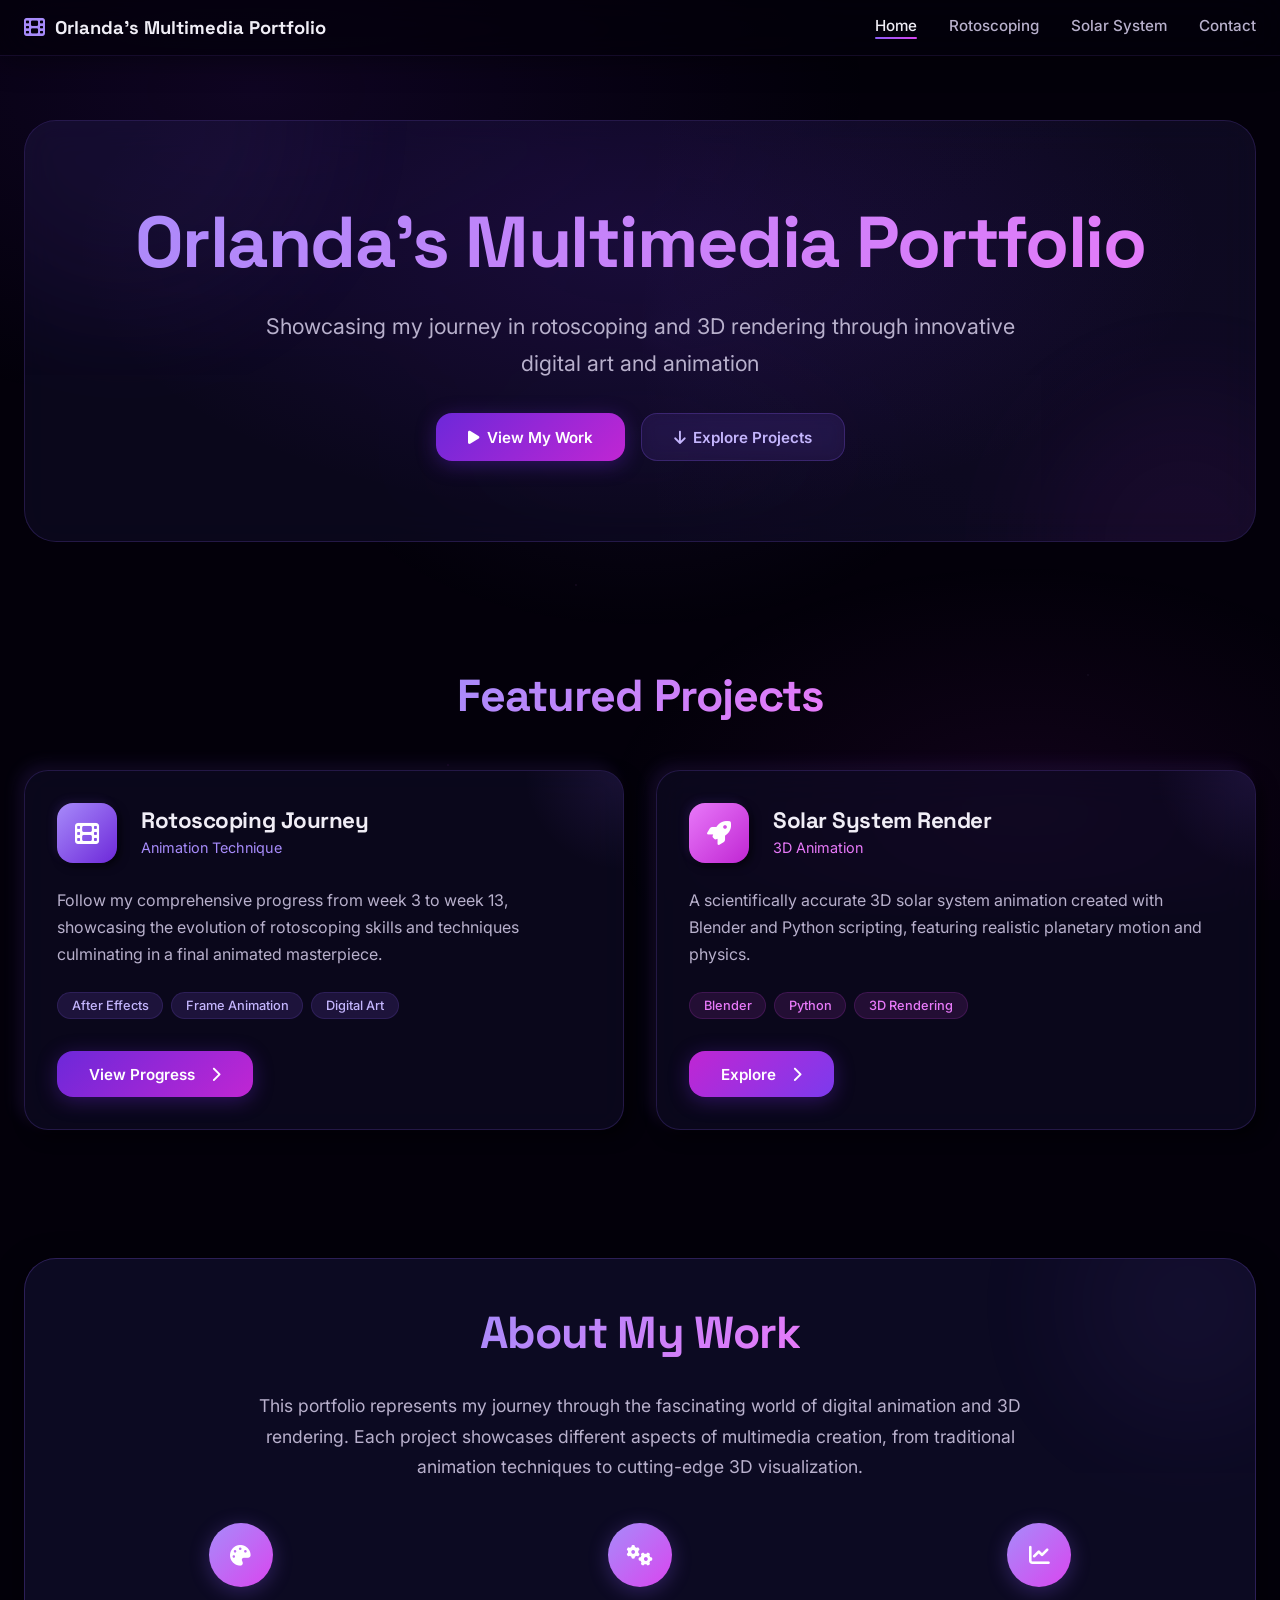
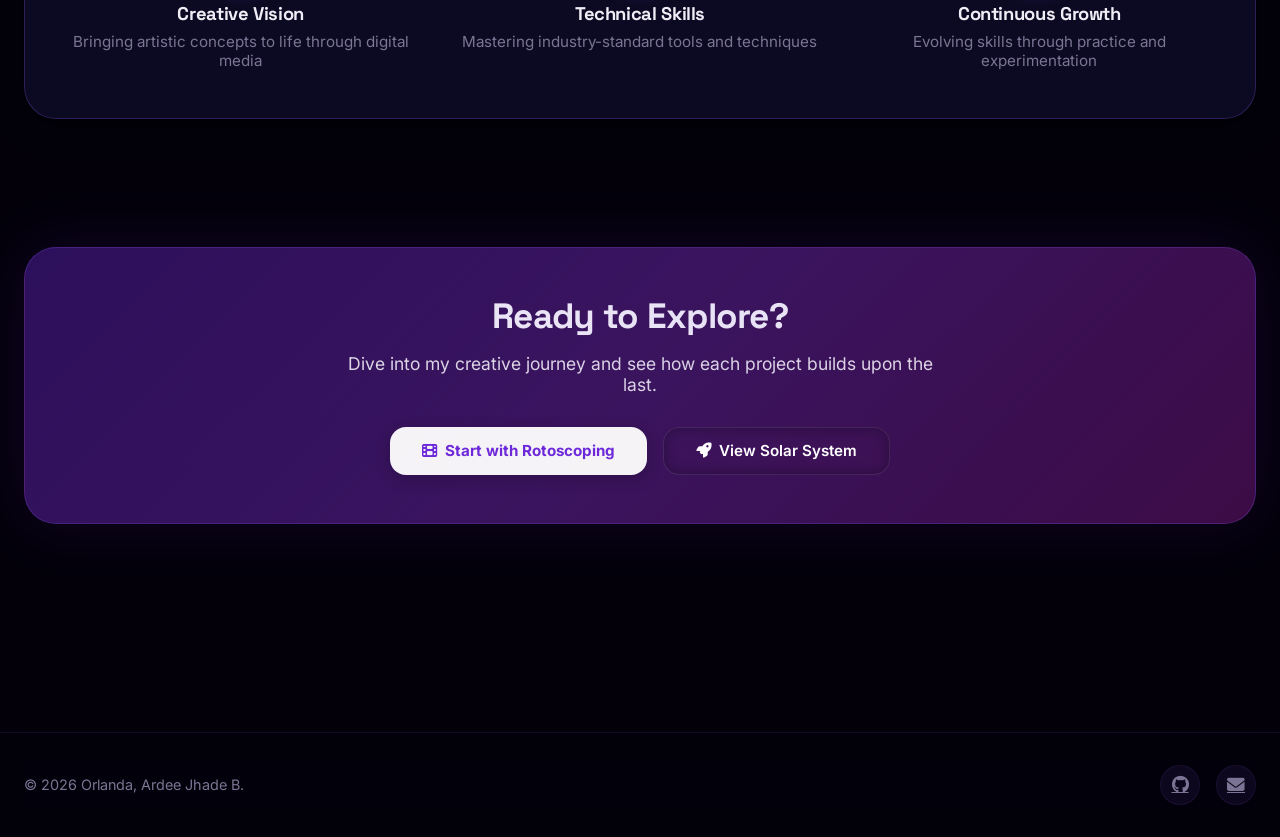
==== index.html @ b202be5f "remove final output" ====
<!DOCTYPE html>
<html lang="en">
<head>
  <meta charset="UTF-8">
  <meta name="viewport" content="width=device-width, initial-scale=1.0">
  <meta name="description" content="Orlanda's Multimedia Portfolio — showcasing rotoscoping and 3D solar system animation projects with cutting-edge digital art techniques.">
  <link rel="icon" type="image/x-icon" href="/multimedia/images/favicon.png">
  <title>Orlanda's Multimedia Portfolio</title>
  <link rel="stylesheet" href="css/style.css">
  <link rel="stylesheet" href="https://cdnjs.cloudflare.com/ajax/libs/font-awesome/6.4.0/css/all.min.css">
</head>
<body>

  <!-- Navbar -->
  <nav class="nav-glass" id="navbar">
    <div class="nav-inner">
      <a href="index.html" class="nav-logo">
        <i class="fas fa-film"></i>
        <span>Orlanda's Multimedia Portfolio</span>
      </a>
      <button class="nav-toggle" id="navToggle" aria-label="Toggle navigation">
        <i class="fas fa-bars"></i>
      </button>
      <div class="nav-links" id="navLinks">
        <a href="index.html" class="active">Home</a>
        <a href="rotoscoping.html">Rotoscoping</a>
        <a href="solar-system.html">Solar System</a>
        <a href="contact.html">Contact</a>
      </div>
    </div>
  </nav>

  <!-- Main Content -->
  <main class="container" style="padding-top: 4rem; padding-bottom: 4rem;">

    <!-- Hero Section -->
    <section class="hero-glass fade-up">
      <!-- Glow accents -->
      <div class="glow-ring purple" style="width:400px;height:400px;top:-200px;left:-100px;"></div>
      <div class="glow-ring magenta" style="width:300px;height:300px;bottom:-150px;right:-80px;"></div>

      <h1 class="gradient-text">Orlanda's Multimedia Portfolio</h1>
      <p>Showcasing my journey in rotoscoping and 3D rendering through innovative digital art and animation</p>
      <div class="btn-group">
        <a href="rotoscoping.html" class="btn-glow btn-glow-primary">
          <i class="fas fa-play"></i> View My Work
        </a>
        <a href="#projects" class="btn-glow btn-glow-secondary">
          <i class="fas fa-arrow-down"></i> Explore Projects
        </a>
      </div>
    </section>

    <!-- Projects Section -->
    <section id="projects" class="content-section">
      <div class="section-title fade-up">
        <h2><span class="gradient-text">Featured Projects</span></h2>
      </div>

      <div class="grid-2 stagger-children">
        <!-- Rotoscoping Project -->
        <div class="project-card">
          <div class="relative z-10">
            <div class="flex items-center gap-3 mb-3">
              <div class="project-icon purple-icon">
                <i class="fas fa-film"></i>
              </div>
              <div>
                <h3 style="font-size:1.4rem; margin-bottom:0.2rem;">Rotoscoping Journey</h3>
                <span class="text-purple" style="font-size:0.9rem;">Animation Technique</span>
              </div>
            </div>
            <p class="text-secondary" style="line-height:1.7; margin-bottom:1.5rem;">
              Follow my comprehensive progress from week 3 to week 13, showcasing the evolution of rotoscoping skills
              and techniques culminating in a final animated masterpiece.
            </p>
            <div class="flex flex-wrap gap-1 mb-3">
              <span class="tag">After Effects</span>
              <span class="tag">Frame Animation</span>
              <span class="tag">Digital Art</span>
            </div>
            <a href="rotoscoping.html" class="btn-glow btn-glow-primary" style="margin-top:0.5rem;">
              View Progress <i class="fas fa-chevron-right" style="margin-left:0.5rem;"></i>
            </a>
          </div>
        </div>

        <!-- Solar System Project -->
        <div class="project-card">
          <div class="relative z-10">
            <div class="flex items-center gap-3 mb-3">
              <div class="project-icon pink-icon">
                <i class="fas fa-rocket"></i>
              </div>
              <div>
                <h3 style="font-size:1.4rem; margin-bottom:0.2rem;">Solar System Render</h3>
                <span class="text-pink" style="font-size:0.9rem;">3D Animation</span>
              </div>
            </div>
            <p class="text-secondary" style="line-height:1.7; margin-bottom:1.5rem;">
              A scientifically accurate 3D solar system animation created with Blender and Python scripting,
              featuring realistic planetary motion and physics.
            </p>
            <div class="flex flex-wrap gap-1 mb-3">
              <span class="tag pink">Blender</span>
              <span class="tag pink">Python</span>
              <span class="tag pink">3D Rendering</span>
            </div>
            <a href="solar-system.html" class="btn-glow btn-glow-primary" style="margin-top:0.5rem; background: linear-gradient(135deg, #c026d3 0%, #7c3aed 100%);">
              Explore <i class="fas fa-chevron-right" style="margin-left:0.5rem;"></i>
            </a>
          </div>
        </div>
      </div>
    </section>

    <!-- About Section -->
    <section class="content-section">
      <div class="glass-card-strong fade-up" style="padding:3rem 2rem; border-radius: var(--radius-xl); position:relative; overflow:hidden;">
        <!-- Decorative glow -->
        <div class="glow-ring purple" style="width:250px;height:250px;top:-80px;right:-60px;"></div>

        <div class="relative z-10">
          <div class="section-title" style="margin-bottom:2rem;">
            <h2><span class="gradient-text">About My Work</span></h2>
          </div>
          <p class="text-secondary text-center" style="max-width:800px; margin:0 auto 2.5rem; font-size:1.1rem; line-height:1.75;">
            This portfolio represents my journey through the fascinating world of digital animation and 3D rendering.
            Each project showcases different aspects of multimedia creation, from traditional animation techniques
            to cutting-edge 3D visualization.
          </p>
          <div class="grid-3 stagger-children">
            <div class="text-center">
              <div class="info-icon">
                <i class="fas fa-palette"></i>
              </div>
              <h3 style="font-size:1.15rem; margin-bottom:0.5rem;">Creative Vision</h3>
              <p class="text-muted" style="font-size:0.95rem;">Bringing artistic concepts to life through digital media</p>
            </div>
            <div class="text-center">
              <div class="info-icon">
                <i class="fas fa-cogs"></i>
              </div>
              <h3 style="font-size:1.15rem; margin-bottom:0.5rem;">Technical Skills</h3>
              <p class="text-muted" style="font-size:0.95rem;">Mastering industry-standard tools and techniques</p>
            </div>
            <div class="text-center">
              <div class="info-icon">
                <i class="fas fa-chart-line"></i>
              </div>
              <h3 style="font-size:1.15rem; margin-bottom:0.5rem;">Continuous Growth</h3>
              <p class="text-muted" style="font-size:0.95rem;">Evolving skills through practice and experimentation</p>
            </div>
          </div>
        </div>
      </div>
    </section>

    <!-- Call to Action -->
    <section class="content-section fade-up">
      <div class="cta-glass">
        <h2>Ready to Explore?</h2>
        <p>Dive into my creative journey and see how each project builds upon the last.</p>
        <div class="btn-group">
          <a href="rotoscoping.html" class="btn-glow btn-glow-white">
            <i class="fas fa-film"></i> Start with Rotoscoping
          </a>
          <a href="solar-system.html" class="btn-glow btn-glow-dark">
            <i class="fas fa-rocket"></i> View Solar System
          </a>
        </div>
      </div>
    </section>
  </main>

  <!-- Footer -->
  <footer class="footer-glass">
    <div class="footer-inner">
      <p>&copy; <span id="current-year"></span> Orlanda, Ardee Jhade B.</p>
      <div class="footer-socials">
        <a href="https://github.com/AkiraJade" target="_blank" aria-label="GitHub"><i class="fab fa-github"></i></a>
        <a href="mailto:jhadeorlanda117@gmail.com" aria-label="Email"><i class="fas fa-envelope"></i></a>
      </div>
    </div>
  </footer>

  <script>
    // Set current year
    document.getElementById('current-year').textContent = new Date().getFullYear();

    // Mobile nav toggle
    const navToggle = document.getElementById('navToggle');
    const navLinks = document.getElementById('navLinks');
    navToggle.addEventListener('click', () => {
      navLinks.classList.toggle('active');
    });
  </script>
</body>
</html>
---- css/style.css ----
/* ============================================================
   GLOBAL DESIGN SYSTEM — Midnight Purple Glassmorphism + Neomorphism
   ============================================================ */

/* ---- Google Fonts ---- */
@import url('https://fonts.googleapis.com/css2?family=Inter:wght@300;400;500;600;700;800;900&family=Space+Grotesk:wght@400;500;600;700&display=swap');

/* ---- CSS Custom Properties ---- */
:root {
  /* Midnight Purple Palette */
  --midnight-deepest: #03000a;
  --midnight-deep: #070214;
  --midnight-dark: #0d0820;
  --midnight-base: #110e2b;
  --midnight-mid: #1a1340;
  --midnight-light: #231a55;
  --midnight-glow: #2d2166;

  /* Accent Colors */
  --purple-neon: #8b5cf6;
  --purple-vivid: #a78bfa;
  --purple-soft: #c4b5fd;
  --purple-faint: rgba(139, 92, 246, 0.15);
  --violet-deep: #6d28d9;
  --violet-electric: #7c3aed;
  --magenta-glow: #c026d3;
  --pink-accent: #e879f9;
  --orchid: #d946ef;

  /* Neutrals */
  --text-primary: #f0edf6;
  --text-secondary: #b8b0cc;
  --text-muted: #7c7494;
  --border-glass: rgba(139, 92, 246, 0.18);
  --border-neo: rgba(139, 92, 246, 0.12);

  /* Glassmorphism Tokens */
  --glass-bg: rgba(17, 14, 43, 0.55);
  --glass-bg-strong: rgba(17, 14, 43, 0.75);
  --glass-blur: 18px;
  --glass-blur-heavy: 28px;
  --glass-border: 1px solid rgba(139, 92, 246, 0.2);
  --glass-shadow: 0 8px 32px rgba(0, 0, 0, 0.45);

  /* Neomorphism Tokens */
  --neo-shadow-light: rgba(139, 92, 246, 0.12);
  --neo-shadow-dark: rgba(0, 0, 0, 0.6);
  --neo-raised: 6px 6px 16px var(--neo-shadow-dark), -6px -6px 16px var(--neo-shadow-light);
  --neo-inset: inset 4px 4px 12px var(--neo-shadow-dark), inset -4px -4px 12px var(--neo-shadow-light);
  --neo-flat: 3px 3px 8px var(--neo-shadow-dark), -3px -3px 8px var(--neo-shadow-light);

  /* Transitions */
  --transition-smooth: all 0.4s cubic-bezier(0.25, 0.46, 0.45, 0.94);
  --transition-bounce: all 0.5s cubic-bezier(0.34, 1.56, 0.64, 1);

  /* Border Radius */
  --radius-sm: 10px;
  --radius-md: 16px;
  --radius-lg: 24px;
  --radius-xl: 32px;
  --radius-full: 9999px;
}

/* ---- Base Reset & Body ---- */
*, *::before, *::after {
  box-sizing: border-box;
  margin: 0;
  padding: 0;
}

html {
  scroll-behavior: smooth;
  font-size: 16px;
}

body {
  font-family: 'Inter', -apple-system, BlinkMacSystemFont, sans-serif;
  background: var(--midnight-deepest);
  color: var(--text-primary);
  min-height: 100vh;
  overflow-x: hidden;
  -webkit-font-smoothing: antialiased;
  -moz-osx-font-smoothing: grayscale;
}

/* Animated background mesh */
body::before {
  content: '';
  position: fixed;
  inset: 0;
  z-index: -2;
  background:
    radial-gradient(ellipse 80% 60% at 20% 10%, rgba(109, 40, 217, 0.12) 0%, transparent 60%),
    radial-gradient(ellipse 60% 50% at 80% 90%, rgba(192, 38, 211, 0.08) 0%, transparent 55%),
    radial-gradient(ellipse 50% 40% at 50% 50%, rgba(139, 92, 246, 0.06) 0%, transparent 50%);
  animation: bgPulse 12s ease-in-out infinite alternate;
}

body::after {
  content: '';
  position: fixed;
  inset: 0;
  z-index: -1;
  background-image:
    radial-gradient(1px 1px at 15% 25%, rgba(167, 139, 250, 0.3), transparent),
    radial-gradient(1px 1px at 45% 65%, rgba(232, 121, 249, 0.2), transparent),
    radial-gradient(1px 1px at 75% 15%, rgba(139, 92, 246, 0.25), transparent),
    radial-gradient(1px 1px at 85% 75%, rgba(196, 181, 253, 0.15), transparent),
    radial-gradient(1px 1px at 35% 85%, rgba(217, 70, 239, 0.2), transparent),
    radial-gradient(1px 1px at 60% 40%, rgba(139, 92, 246, 0.2), transparent);
  pointer-events: none;
}

@keyframes bgPulse {
  0% { opacity: 0.7; transform: scale(1); }
  100% { opacity: 1; transform: scale(1.05); }
}

/* ---- Custom Scrollbar ---- */
::-webkit-scrollbar {
  width: 8px;
}

::-webkit-scrollbar-track {
  background: var(--midnight-deep);
}

::-webkit-scrollbar-thumb {
  background: linear-gradient(180deg, var(--violet-deep), var(--magenta-glow));
  border-radius: var(--radius-full);
}

::-webkit-scrollbar-thumb:hover {
  background: linear-gradient(180deg, var(--violet-electric), var(--orchid));
}

/* ---- Selection ---- */
::selection {
  background: rgba(139, 92, 246, 0.35);
  color: #fff;
}

/* ---- Typography ---- */
h1, h2, h3, h4 {
  font-family: 'Space Grotesk', 'Inter', sans-serif;
  font-weight: 700;
  letter-spacing: -0.02em;
  line-height: 1.15;
}

.gradient-text {
  background: linear-gradient(135deg, var(--purple-vivid) 0%, var(--pink-accent) 50%, var(--orchid) 100%);
  -webkit-background-clip: text;
  -webkit-text-fill-color: transparent;
  background-clip: text;
  background-size: 200% 200%;
  animation: gradientShift 6s ease-in-out infinite;
}

@keyframes gradientShift {
  0%, 100% { background-position: 0% 50%; }
  50% { background-position: 100% 50%; }
}

/* ---- Glass Card (Primary) ---- */
.glass-card {
  background: var(--glass-bg);
  backdrop-filter: blur(var(--glass-blur));
  -webkit-backdrop-filter: blur(var(--glass-blur));
  border: var(--glass-border);
  border-radius: var(--radius-lg);
  box-shadow: var(--glass-shadow);
  transition: var(--transition-smooth);
  position: relative;
  overflow: hidden;
}

.glass-card::before {
  content: '';
  position: absolute;
  inset: 0;
  border-radius: inherit;
  background: linear-gradient(
    135deg,
    rgba(139, 92, 246, 0.08) 0%,
    transparent 40%,
    transparent 60%,
    rgba(232, 121, 249, 0.05) 100%
  );
  pointer-events: none;
}

.glass-card:hover {
  transform: translateY(-6px);
  box-shadow:
    var(--glass-shadow),
    0 0 40px rgba(139, 92, 246, 0.15),
    0 0 80px rgba(139, 92, 246, 0.05);
  border-color: rgba(139, 92, 246, 0.35);
}

/* Strong glass for important sections */
.glass-card-strong {
  background: var(--glass-bg-strong);
  backdrop-filter: blur(var(--glass-blur-heavy));
  -webkit-backdrop-filter: blur(var(--glass-blur-heavy));
  border: 1px solid rgba(139, 92, 246, 0.25);
  border-radius: var(--radius-lg);
  box-shadow: var(--glass-shadow);
  transition: var(--transition-smooth);
}

/* ---- Neo Card ---- */
.neo-card {
  background: var(--midnight-dark);
  border-radius: var(--radius-lg);
  box-shadow: var(--neo-raised);
  border: 1px solid var(--border-neo);
  transition: var(--transition-smooth);
  position: relative;
}

.neo-card:hover {
  box-shadow:
    8px 8px 20px var(--neo-shadow-dark),
    -8px -8px 20px var(--neo-shadow-light),
    0 0 30px rgba(139, 92, 246, 0.1);
  transform: translateY(-4px);
}

/* Inset Neo */
.neo-inset {
  background: var(--midnight-dark);
  border-radius: var(--radius-md);
  box-shadow: var(--neo-inset);
  border: 1px solid rgba(139, 92, 246, 0.08);
}

/* ---- Navbar ---- */
.nav-glass {
  background: rgba(3, 0, 10, 0.7);
  backdrop-filter: blur(24px);
  -webkit-backdrop-filter: blur(24px);
  border-bottom: 1px solid rgba(139, 92, 246, 0.12);
  box-shadow: 0 4px 30px rgba(0, 0, 0, 0.4);
  position: sticky;
  top: 0;
  z-index: 100;
  transition: var(--transition-smooth);
}

.nav-glass .nav-inner {
  max-width: 1280px;
  margin: 0 auto;
  padding: 1rem 1.5rem;
  display: flex;
  justify-content: space-between;
  align-items: center;
}

.nav-glass .nav-logo {
  display: flex;
  align-items: center;
  gap: 0.6rem;
  text-decoration: none;
  color: var(--text-primary);
  font-family: 'Space Grotesk', sans-serif;
  font-weight: 700;
  font-size: 1.15rem;
  transition: var(--transition-smooth);
}

.nav-glass .nav-logo i {
  color: var(--purple-vivid);
  font-size: 1.3rem;
  animation: floatIcon 3s ease-in-out infinite;
}

@keyframes floatIcon {
  0%, 100% { transform: translateY(0); }
  50% { transform: translateY(-4px); }
}

.nav-glass .nav-links {
  display: flex;
  gap: 2rem;
  list-style: none;
  align-items: center;
}

.nav-glass .nav-links a {
  color: var(--text-secondary);
  text-decoration: none;
  font-size: 0.95rem;
  font-weight: 500;
  position: relative;
  padding-bottom: 4px;
  transition: color 0.3s ease;
}

.nav-glass .nav-links a::after {
  content: '';
  position: absolute;
  bottom: 0;
  left: 50%;
  width: 0;
  height: 2px;
  background: linear-gradient(90deg, var(--purple-neon), var(--orchid));
  border-radius: 1px;
  transition: all 0.3s ease;
  transform: translateX(-50%);
}

.nav-glass .nav-links a:hover,
.nav-glass .nav-links a.active {
  color: var(--text-primary);
}

.nav-glass .nav-links a:hover::after,
.nav-glass .nav-links a.active::after {
  width: 100%;
}

/* Mobile nav toggle */
.nav-toggle {
  display: none;
  background: none;
  border: none;
  color: var(--text-primary);
  font-size: 1.5rem;
  cursor: pointer;
  padding: 0.5rem;
}

@media (max-width: 768px) {
  .nav-toggle {
    display: block;
  }
  .nav-glass .nav-links {
    display: none;
    position: absolute;
    top: 100%;
    left: 0;
    right: 0;
    flex-direction: column;
    gap: 0;
    background: rgba(3, 0, 10, 0.95);
    backdrop-filter: blur(24px);
    border-bottom: 1px solid rgba(139, 92, 246, 0.12);
    padding: 1rem 0;
  }
  .nav-glass .nav-links.active {
    display: flex;
  }
  .nav-glass .nav-links a {
    padding: 0.8rem 1.5rem;
    width: 100%;
    text-align: center;
  }
  .nav-glass .nav-links a::after {
    display: none;
  }
}

/* ---- Hero Section ---- */
.hero-glass {
  position: relative;
  padding: 5rem 2rem;
  border-radius: var(--radius-xl);
  overflow: hidden;
  text-align: center;
  margin-bottom: 4rem;
  background: var(--glass-bg);
  backdrop-filter: blur(var(--glass-blur));
  -webkit-backdrop-filter: blur(var(--glass-blur));
  border: var(--glass-border);
}

.hero-glass::before {
  content: '';
  position: absolute;
  inset: 0;
  background: radial-gradient(ellipse at 50% 30%, rgba(109, 40, 217, 0.15) 0%, transparent 65%);
  pointer-events: none;
}

.hero-glass::after {
  content: '';
  position: absolute;
  top: -50%;
  left: -50%;
  width: 200%;
  height: 200%;
  background: conic-gradient(from 0deg at 50% 50%, transparent 0%, rgba(139, 92, 246, 0.03) 25%, transparent 50%);
  animation: heroRotate 20s linear infinite;
  pointer-events: none;
}

@keyframes heroRotate {
  from { transform: rotate(0deg); }
  to { transform: rotate(360deg); }
}

.hero-glass h1 {
  font-size: clamp(2.5rem, 6vw, 4.5rem);
  margin-bottom: 1.5rem;
  position: relative;
  z-index: 2;
}

.hero-glass p {
  font-size: clamp(1rem, 2vw, 1.35rem);
  color: var(--text-secondary);
  max-width: 750px;
  margin: 0 auto 2rem auto;
  line-height: 1.7;
  position: relative;
  z-index: 2;
}

/* ---- Buttons ---- */
.btn-glow {
  display: inline-flex;
  align-items: center;
  gap: 0.5rem;
  padding: 0.85rem 2rem;
  border-radius: var(--radius-md);
  font-weight: 600;
  font-size: 0.95rem;
  text-decoration: none;
  cursor: pointer;
  border: none;
  transition: var(--transition-smooth);
  position: relative;
  overflow: hidden;
}

.btn-glow-primary {
  background: linear-gradient(135deg, var(--violet-deep) 0%, var(--magenta-glow) 100%);
  color: #fff;
  box-shadow: 0 4px 20px rgba(109, 40, 217, 0.35);
}

.btn-glow-primary::before {
  content: '';
  position: absolute;
  inset: -1px;
  border-radius: inherit;
  background: linear-gradient(135deg, var(--purple-neon), var(--orchid));
  z-index: -1;
  opacity: 0;
  transition: opacity 0.3s ease;
}

.btn-glow-primary:hover {
  transform: translateY(-2px) scale(1.03);
  box-shadow: 0 8px 30px rgba(109, 40, 217, 0.5);
}

.btn-glow-primary:hover::before {
  opacity: 1;
}

.btn-glow-secondary {
  background: rgba(139, 92, 246, 0.1);
  color: var(--purple-soft);
  border: 1px solid rgba(139, 92, 246, 0.25);
  backdrop-filter: blur(8px);
}

.btn-glow-secondary:hover {
  background: rgba(139, 92, 246, 0.2);
  border-color: rgba(139, 92, 246, 0.45);
  transform: translateY(-2px);
  box-shadow: 0 6px 20px rgba(139, 92, 246, 0.15);
}

.btn-glow-white {
  background: rgba(255, 255, 255, 0.95);
  color: var(--violet-deep);
  font-weight: 700;
  box-shadow: 0 4px 16px rgba(0, 0, 0, 0.2);
}

.btn-glow-white:hover {
  background: #fff;
  transform: translateY(-2px) scale(1.03);
  box-shadow: 0 8px 30px rgba(0, 0, 0, 0.3);
}

.btn-glow-dark {
  background: rgba(0, 0, 0, 0.35);
  color: #fff;
  border: 1px solid rgba(255, 255, 255, 0.1);
  backdrop-filter: blur(8px);
}

.btn-glow-dark:hover {
  background: rgba(0, 0, 0, 0.55);
  border-color: rgba(255, 255, 255, 0.2);
  transform: translateY(-2px);
}

.btn-group {
  display: flex;
  flex-wrap: wrap;
  gap: 1rem;
  justify-content: center;
  position: relative;
  z-index: 2;
}

/* ---- Section Headers ---- */
.section-title {
  text-align: center;
  margin-bottom: 3rem;
}

.section-title h2 {
  font-size: clamp(1.8rem, 4vw, 2.8rem);
  margin-bottom: 0.5rem;
}

.section-title p {
  color: var(--text-secondary);
  font-size: 1.1rem;
  max-width: 600px;
  margin: 0 auto;
  line-height: 1.6;
}

/* ---- Project Cards ---- */
.project-card {
  background: var(--glass-bg);
  backdrop-filter: blur(var(--glass-blur));
  -webkit-backdrop-filter: blur(var(--glass-blur));
  border: var(--glass-border);
  border-radius: var(--radius-lg);
  padding: 2rem;
  position: relative;
  overflow: hidden;
  box-shadow: var(--neo-raised);
  transition: var(--transition-smooth);
}

.project-card::before {
  content: '';
  position: absolute;
  top: -100px;
  right: -100px;
  width: 200px;
  height: 200px;
  background: radial-gradient(circle, rgba(139, 92, 246, 0.12) 0%, transparent 70%);
  border-radius: 50%;
  pointer-events: none;
  transition: var(--transition-smooth);
}

.project-card:hover {
  transform: translateY(-8px);
  box-shadow:
    var(--neo-raised),
    0 0 50px rgba(139, 92, 246, 0.12);
  border-color: rgba(139, 92, 246, 0.35);
}

.project-card:hover::before {
  transform: scale(1.3);
  opacity: 1.5;
}

.project-icon {
  width: 60px;
  height: 60px;
  border-radius: var(--radius-md);
  display: flex;
  align-items: center;
  justify-content: center;
  font-size: 1.5rem;
  color: #fff;
  flex-shrink: 0;
  box-shadow: var(--neo-flat);
}

.project-icon.purple-icon {
  background: linear-gradient(135deg, var(--purple-vivid), var(--violet-deep));
}

.project-icon.pink-icon {
  background: linear-gradient(135deg, var(--pink-accent), var(--magenta-glow));
}

.tag {
  display: inline-block;
  padding: 0.3rem 0.85rem;
  border-radius: var(--radius-full);
  font-size: 0.8rem;
  font-weight: 500;
  background: var(--purple-faint);
  color: var(--purple-soft);
  border: 1px solid rgba(139, 92, 246, 0.15);
  transition: var(--transition-smooth);
}

.tag:hover {
  background: rgba(139, 92, 246, 0.25);
  border-color: rgba(139, 92, 246, 0.35);
}

.tag.pink {
  background: rgba(217, 70, 239, 0.12);
  color: var(--pink-accent);
  border-color: rgba(217, 70, 239, 0.15);
}

.tag.pink:hover {
  background: rgba(217, 70, 239, 0.25);
  border-color: rgba(217, 70, 239, 0.35);
}

/* ---- About / Info Cards ---- */
.info-icon {
  width: 64px;
  height: 64px;
  border-radius: 50%;
  display: flex;
  align-items: center;
  justify-content: center;
  background: linear-gradient(135deg, var(--purple-vivid), var(--orchid));
  color: #fff;
  font-size: 1.3rem;
  box-shadow: 0 4px 20px rgba(139, 92, 246, 0.3);
  margin: 0 auto 1rem auto;
  transition: var(--transition-bounce);
}

.info-icon:hover {
  transform: scale(1.1) rotate(-5deg);
}

/* ---- CTA Section ---- */
.cta-glass {
  background: linear-gradient(135deg, rgba(109, 40, 217, 0.4) 0%, rgba(192, 38, 211, 0.3) 100%);
  backdrop-filter: blur(20px);
  -webkit-backdrop-filter: blur(20px);
  border: 1px solid rgba(139, 92, 246, 0.25);
  border-radius: var(--radius-xl);
  padding: 3rem 2rem;
  text-align: center;
  position: relative;
  overflow: hidden;
  box-shadow:
    0 0 60px rgba(109, 40, 217, 0.15),
    var(--glass-shadow);
}

.cta-glass::before {
  content: '';
  position: absolute;
  inset: 0;
  background: linear-gradient(135deg, transparent, rgba(139, 92, 246, 0.08), transparent);
  pointer-events: none;
}

.cta-glass h2 {
  font-size: clamp(1.6rem, 3vw, 2.2rem);
  margin-bottom: 1rem;
}

.cta-glass p {
  color: rgba(255, 255, 255, 0.85);
  font-size: 1.1rem;
  margin-bottom: 2rem;
  max-width: 600px;
  margin-left: auto;
  margin-right: auto;
}

/* ---- Footer ---- */
.footer-glass {
  background: rgba(3, 0, 10, 0.8);
  backdrop-filter: blur(16px);
  -webkit-backdrop-filter: blur(16px);
  border-top: 1px solid rgba(139, 92, 246, 0.1);
  margin-top: 5rem;
  padding: 2rem 0;
}

.footer-inner {
  max-width: 1280px;
  margin: 0 auto;
  padding: 0 1.5rem;
  display: flex;
  flex-wrap: wrap;
  justify-content: space-between;
  align-items: center;
  gap: 1rem;
}

.footer-inner p {
  color: var(--text-muted);
  font-size: 0.9rem;
}

.footer-socials {
  display: flex;
  gap: 1rem;
}

.footer-socials a {
  color: var(--text-muted);
  font-size: 1.1rem;
  transition: var(--transition-smooth);
  width: 40px;
  height: 40px;
  display: flex;
  align-items: center;
  justify-content: center;
  border-radius: 50%;
  background: rgba(139, 92, 246, 0.08);
  border: 1px solid rgba(139, 92, 246, 0.1);
}

.footer-socials a:hover {
  color: var(--purple-vivid);
  background: rgba(139, 92, 246, 0.18);
  border-color: rgba(139, 92, 246, 0.3);
  transform: translateY(-3px);
  box-shadow: 0 4px 16px rgba(139, 92, 246, 0.2);
}

/* ---- Content Container ---- */
.container {
  max-width: 1280px;
  margin: 0 auto;
  padding: 0 1.5rem;
}

.content-section {
  padding: 4rem 0;
}

/* ---- Process / Step Cards (Rotoscoping) ---- */
.step-card {
  background: var(--glass-bg);
  backdrop-filter: blur(var(--glass-blur));
  -webkit-backdrop-filter: blur(var(--glass-blur));
  border: var(--glass-border);
  border-radius: var(--radius-lg);
  padding: 2rem;
  padding-left: 5rem;
  position: relative;
  overflow: hidden;
  box-shadow: var(--neo-flat);
  transition: var(--transition-smooth);
}

.step-card:hover {
  transform: translateY(-5px);
  box-shadow:
    var(--neo-raised),
    0 0 30px rgba(139, 92, 246, 0.1);
  border-color: rgba(139, 92, 246, 0.35);
}

.step-number {
  position: absolute;
  left: 1.25rem;
  top: 2rem;
  width: 48px;
  height: 48px;
  border-radius: 50%;
  display: flex;
  align-items: center;
  justify-content: center;
  font-weight: 700;
  font-size: 1.15rem;
  font-family: 'Space Grotesk', sans-serif;
  color: #fff;
  background: linear-gradient(135deg, var(--purple-vivid), var(--orchid));
  box-shadow: 0 4px 18px rgba(139, 92, 246, 0.35);
}

.step-card h3 {
  font-size: 1.2rem;
  margin-bottom: 0.75rem;
  color: var(--purple-vivid);
}

.step-card p {
  color: var(--text-secondary);
  line-height: 1.65;
  margin-bottom: 1rem;
}

.process-image {
  width: 100%;
  height: auto;
  border-radius: var(--radius-sm);
  transition: transform 0.4s ease;
  box-shadow: var(--neo-flat);
}

.process-image:hover {
  transform: scale(1.03);
}

/* ---- Weekly Cards ---- */
.weekly-card {
  background: var(--glass-bg);
  backdrop-filter: blur(var(--glass-blur));
  -webkit-backdrop-filter: blur(var(--glass-blur));
  border: var(--glass-border);
  border-radius: var(--radius-lg);
  overflow: hidden;
  box-shadow: var(--neo-flat);
  transition: var(--transition-smooth);
}

.weekly-card:hover {
  transform: translateY(-5px);
  box-shadow:
    var(--neo-raised),
    0 0 30px rgba(139, 92, 246, 0.1);
  border-color: rgba(139, 92, 246, 0.35);
}

.weekly-card .card-body {
  padding: 1.5rem;
}

.weekly-card h3 {
  font-family: 'Space Grotesk', sans-serif;
  font-size: 1.1rem;
  margin-bottom: 0.35rem;
}

.weekly-card p {
  color: var(--text-muted);
  font-size: 0.9rem;
}

.week-badge {
  width: 32px;
  height: 32px;
  border-radius: 50%;
  display: flex;
  align-items: center;
  justify-content: center;
  font-weight: 700;
  font-size: 0.8rem;
  color: #fff;
  flex-shrink: 0;
  background: linear-gradient(135deg, var(--purple-vivid), var(--orchid));
  box-shadow: 0 2px 10px rgba(139, 92, 246, 0.3);
}

/* ---- Video Sections ---- */
.video-wrapper {
  position: relative;
  padding-bottom: 56.25%;
  height: 0;
  overflow: hidden;
  border-radius: var(--radius-md);
}

.video-wrapper iframe {
  position: absolute;
  top: 0;
  left: 0;
  width: 100%;
  height: 100%;
  border: 0;
  border-radius: var(--radius-md);
}

.video-showcase {
  background: var(--glass-bg);
  backdrop-filter: blur(var(--glass-blur));
  -webkit-backdrop-filter: blur(var(--glass-blur));
  border: 1px solid rgba(139, 92, 246, 0.15);
  border-radius: var(--radius-xl);
  padding: 2rem;
  box-shadow: 0 0 40px rgba(109, 40, 217, 0.08);
}

/* ---- Solar System Page Specific ---- */
.planet-section {
  background: var(--glass-bg);
  backdrop-filter: blur(var(--glass-blur));
  -webkit-backdrop-filter: blur(var(--glass-blur));
  border: var(--glass-border);
  border-radius: var(--radius-lg);
  overflow: hidden;
  box-shadow: var(--neo-flat);
  transition: var(--transition-smooth);
}

.planet-section:hover {
  box-shadow:
    var(--neo-raised),
    0 0 30px rgba(139, 92, 246, 0.08);
}

.planet-icon {
  width: 72px;
  height: 72px;
  border-radius: 50%;
  display: flex;
  align-items: center;
  justify-content: center;
  font-size: 1.8rem;
  margin-right: 1rem;
  flex-shrink: 0;
  box-shadow: var(--neo-flat);
}

/* Planet icon gradients — preserved from original */
.sun-icon { background: linear-gradient(135deg, #FFA500, #FF4500); }
.mercury-icon { background: linear-gradient(135deg, #8C7853, #A0522D); }
.venus-icon { background: linear-gradient(135deg, #FFC649, #FFB347); }
.earth-icon { background: linear-gradient(135deg, #4169E1, #228B22); }
.mars-icon { background: linear-gradient(135deg, #CD5C5C, #B22222); }
.jupiter-icon { background: linear-gradient(135deg, #D2691E, #FF8C00); }
.saturn-icon { background: linear-gradient(135deg, #FAD5A5, #DEB887); }
.uranus-icon { background: linear-gradient(135deg, #4FD0E3, #87CEEB); }
.neptune-icon { background: linear-gradient(135deg, #4169E1, #0000CD); }
.pluto-icon { background: linear-gradient(135deg, #A0522D, #8B4513); }

/* Fact cards inside planet sections */
.fact-card {
  background: rgba(0, 0, 0, 0.25);
  border-radius: var(--radius-sm);
  padding: 1rem;
  border: 1px solid rgba(139, 92, 246, 0.08);
  box-shadow: var(--neo-inset);
}

.fact-card h4 {
  color: var(--pink-accent);
  font-size: 0.85rem;
  font-weight: 600;
  margin-bottom: 0.35rem;
  letter-spacing: 0;
}

.fact-card p {
  color: var(--text-secondary);
  font-size: 0.95rem;
}

/* ---- Age Calculator ---- */
.age-calculator {
  background: var(--glass-bg-strong);
  backdrop-filter: blur(var(--glass-blur-heavy));
  -webkit-backdrop-filter: blur(var(--glass-blur-heavy));
  border: 1px solid rgba(139, 92, 246, 0.2);
  border-radius: var(--radius-xl);
  padding: 2.5rem;
  position: relative;
  overflow: hidden;
  box-shadow:
    0 0 50px rgba(109, 40, 217, 0.1),
    var(--glass-shadow);
}

.age-calculator::before {
  content: '';
  position: absolute;
  inset: 0;
  background: linear-gradient(135deg, rgba(109, 40, 217, 0.12) 0%, rgba(192, 38, 211, 0.08) 100%);
  pointer-events: none;
}

.age-input {
  background: rgba(139, 92, 246, 0.1);
  border: 2px solid rgba(139, 92, 246, 0.2);
  border-radius: var(--radius-sm);
  padding: 0.85rem 1.2rem;
  color: var(--text-primary);
  font-size: 1rem;
  font-family: 'Inter', sans-serif;
  width: 200px;
  transition: var(--transition-smooth);
  box-shadow: var(--neo-inset);
}

.age-input:focus {
  outline: none;
  border-color: var(--purple-vivid);
  box-shadow: 0 0 0 4px rgba(139, 92, 246, 0.15), var(--neo-inset);
}

.age-input::placeholder {
  color: var(--text-muted);
}

.calculate-btn {
  background: linear-gradient(135deg, var(--purple-vivid), var(--orchid));
  border: none;
  border-radius: var(--radius-sm);
  padding: 0.85rem 1.8rem;
  color: #fff;
  font-weight: 600;
  font-family: 'Inter', sans-serif;
  cursor: pointer;
  transition: var(--transition-smooth);
  box-shadow: 0 4px 16px rgba(139, 92, 246, 0.3);
}

.calculate-btn:hover {
  transform: translateY(-2px) scale(1.04);
  box-shadow: 0 8px 24px rgba(139, 92, 246, 0.4);
}

.planet-age-card {
  background: var(--glass-bg);
  backdrop-filter: blur(12px);
  -webkit-backdrop-filter: blur(12px);
  border: 1px solid rgba(139, 92, 246, 0.15);
  border-radius: var(--radius-md);
  padding: 1.5rem;
  box-shadow: var(--neo-flat);
  transition: var(--transition-smooth);
}

.planet-age-card:hover {
  transform: translateY(-4px);
  box-shadow: var(--neo-raised);
  border-color: rgba(139, 92, 246, 0.3);
}

/* ---- Overview Info Box ---- */
.overview-glass {
  background: var(--glass-bg);
  backdrop-filter: blur(var(--glass-blur));
  -webkit-backdrop-filter: blur(var(--glass-blur));
  border: var(--glass-border);
  border-radius: var(--radius-xl);
  padding: 2.5rem;
  box-shadow: var(--glass-shadow);
}

.overview-stat {
  background: rgba(0, 0, 0, 0.3);
  border-radius: var(--radius-sm);
  padding: 1.25rem;
  border: 1px solid rgba(139, 92, 246, 0.1);
  box-shadow: var(--neo-inset);
}

.overview-stat h3 {
  color: var(--purple-vivid);
  font-size: 0.9rem;
  font-weight: 600;
  margin-bottom: 0.35rem;
}

.overview-stat p {
  color: var(--text-secondary);
}

/* ---- Main Video Hero ---- */
.video-hero {
  position: relative;
  border-radius: var(--radius-lg);
  overflow: hidden;
  box-shadow:
    0 20px 60px rgba(0, 0, 0, 0.5),
    0 0 40px rgba(109, 40, 217, 0.08);
  border: 1px solid rgba(139, 92, 246, 0.12);
}

.video-hero video {
  display: block;
  width: 100%;
  height: auto;
  object-fit: cover;
  transition: transform 0.4s ease;
}

.video-hero:hover video {
  transform: scale(1.015);
}

.video-hero .video-overlay {
  position: absolute;
  bottom: 0;
  left: 0;
  right: 0;
  padding: 2rem;
  background: linear-gradient(to top, rgba(3, 0, 10, 0.85) 0%, transparent 100%);
}

.video-hero .video-overlay h2 {
  font-size: 1.5rem;
  margin-bottom: 0.5rem;
}

.video-hero .video-overlay p {
  color: var(--text-secondary);
  font-size: 0.95rem;
}

/* ---- Grid Layouts ---- */
.grid-2 {
  display: grid;
  grid-template-columns: repeat(1, 1fr);
  gap: 2rem;
}

.grid-3 {
  display: grid;
  grid-template-columns: repeat(1, 1fr);
  gap: 2rem;
}

@media (min-width: 640px) {
  .grid-3 {
    grid-template-columns: repeat(2, 1fr);
  }
}

@media (min-width: 768px) {
  .grid-2 {
    grid-template-columns: repeat(2, 1fr);
  }
}

@media (min-width: 1024px) {
  .grid-3 {
    grid-template-columns: repeat(3, 1fr);
  }
}

/* ---- Utility Classes ---- */
.text-purple { color: var(--purple-vivid); }
.text-pink { color: var(--pink-accent); }
.text-muted { color: var(--text-muted); }
.text-secondary { color: var(--text-secondary); }
.text-center { text-align: center; }

.mb-1 { margin-bottom: 0.5rem; }
.mb-2 { margin-bottom: 1rem; }
.mb-3 { margin-bottom: 1.5rem; }
.mb-4 { margin-bottom: 2rem; }
.mb-8 { margin-bottom: 4rem; }
.mt-2 { margin-top: 1rem; }
.mt-4 { margin-top: 2rem; }
.p-2 { padding: 1rem; }
.p-4 { padding: 2rem; }

.flex { display: flex; }
.flex-col { flex-direction: column; }
.flex-wrap { flex-wrap: wrap; }
.items-center { align-items: center; }
.justify-center { justify-content: center; }
.justify-between { justify-content: space-between; }
.gap-1 { gap: 0.5rem; }
.gap-2 { gap: 1rem; }
.gap-3 { gap: 1.5rem; }
.gap-4 { gap: 2rem; }

.hidden { display: none !important; }
.relative { position: relative; }
.z-10 { z-index: 10; }

/* Back link */
.back-link {
  display: inline-flex;
  align-items: center;
  gap: 0.5rem;
  color: var(--text-muted);
  text-decoration: none;
  font-size: 0.95rem;
  transition: var(--transition-smooth);
  margin-bottom: 2rem;
}

.back-link:hover {
  color: var(--text-primary);
  transform: translateX(-4px);
}

/* ---- Entrance Animations ---- */
.fade-up {
  opacity: 0;
  transform: translateY(30px);
  animation: fadeUp 0.8s ease forwards;
}

@keyframes fadeUp {
  to {
    opacity: 1;
    transform: translateY(0);
  }
}

.fade-up-delay-1 { animation-delay: 0.1s; }
.fade-up-delay-2 { animation-delay: 0.2s; }
.fade-up-delay-3 { animation-delay: 0.3s; }
.fade-up-delay-4 { animation-delay: 0.4s; }

/* Stagger children animation */
.stagger-children > * {
  opacity: 0;
  transform: translateY(20px);
  animation: fadeUp 0.6s ease forwards;
}

.stagger-children > *:nth-child(1) { animation-delay: 0.05s; }
.stagger-children > *:nth-child(2) { animation-delay: 0.1s; }
.stagger-children > *:nth-child(3) { animation-delay: 0.15s; }
.stagger-children > *:nth-child(4) { animation-delay: 0.2s; }
.stagger-children > *:nth-child(5) { animation-delay: 0.25s; }
.stagger-children > *:nth-child(6) { animation-delay: 0.3s; }
.stagger-children > *:nth-child(7) { animation-delay: 0.35s; }
.stagger-children > *:nth-child(8) { animation-delay: 0.4s; }
.stagger-children > *:nth-child(9) { animation-delay: 0.45s; }
.stagger-children > *:nth-child(10) { animation-delay: 0.5s; }

/* ---- Glow accents ---- */
.glow-ring {
  position: absolute;
  border-radius: 50%;
  pointer-events: none;
  opacity: 0.06;
  filter: blur(60px);
}

.glow-ring.purple {
  background: var(--purple-neon);
}

.glow-ring.magenta {
  background: var(--magenta-glow);
}

/* Solar system planet section grid */
.planet-grid {
  display: grid;
  grid-template-columns: 1fr;
  gap: 0;
}

@media (min-width: 1024px) {
  .planet-grid {
    grid-template-columns: 1fr 1fr;
  }
}

.planet-grid .planet-video {
  display: flex;
  justify-content: center;
  align-items: center;
}

.planet-grid .planet-video video {
  width: 100%;
  height: 100%;
  object-fit: cover;
  display: block;
}

.planet-grid .planet-info {
  padding: 2rem;
}

.planet-grid .planet-info h2 {
  color: var(--purple-vivid);
  font-size: 2rem;
  margin-bottom: 0.75rem;
}

.planet-grid .planet-info > p {
  color: var(--text-secondary);
  line-height: 1.7;
  margin-bottom: 1.5rem;
  font-size: 1.05rem;
}

.facts-grid {
  display: grid;
  grid-template-columns: repeat(2, 1fr);
  gap: 0.75rem;
  margin-bottom: 1.5rem;
}

@media (max-width: 640px) {
  .facts-grid {
    grid-template-columns: 1fr;
  }
}

/* Fun facts list */
.fun-facts h4 {
  color: var(--pink-accent);
  font-size: 0.9rem;
  font-weight: 600;
  margin-bottom: 0.75rem;
}

.fun-facts ul {
  list-style: none;
  padding: 0;
}

.fun-facts li {
  color: var(--text-secondary);
  display: flex;
  align-items: flex-start;
  gap: 0.5rem;
  margin-bottom: 0.5rem;
  line-height: 1.5;
}

.fun-facts li::before {
  content: '•';
  color: var(--purple-vivid);
  font-weight: 700;
  flex-shrink: 0;
  margin-top: 2px;
}

/* Aspect ratio box */
.aspect-video {
  position: relative;
  width: 100%;
  padding-bottom: 56.25%;
}

.aspect-square {
  position: relative;
  width: 100%;
  padding-bottom: 100%;
  line-height: 0;
}

.aspect-square video,
.aspect-video video {
  position: absolute;
  inset: 0;
  width: 100%;
  height: 100%;
  object-fit: cover;
}

/* ---- Responsive fine-tuning ---- */
@media (max-width: 768px) {
  .hero-glass {
    padding: 3rem 1.5rem;
  }
  .cta-glass {
    padding: 2rem 1.5rem;
  }
}

/* ---- Scrollbar for Firefox ---- */
* {
  scrollbar-width: thin;
  scrollbar-color: var(--violet-deep) var(--midnight-deep);
}
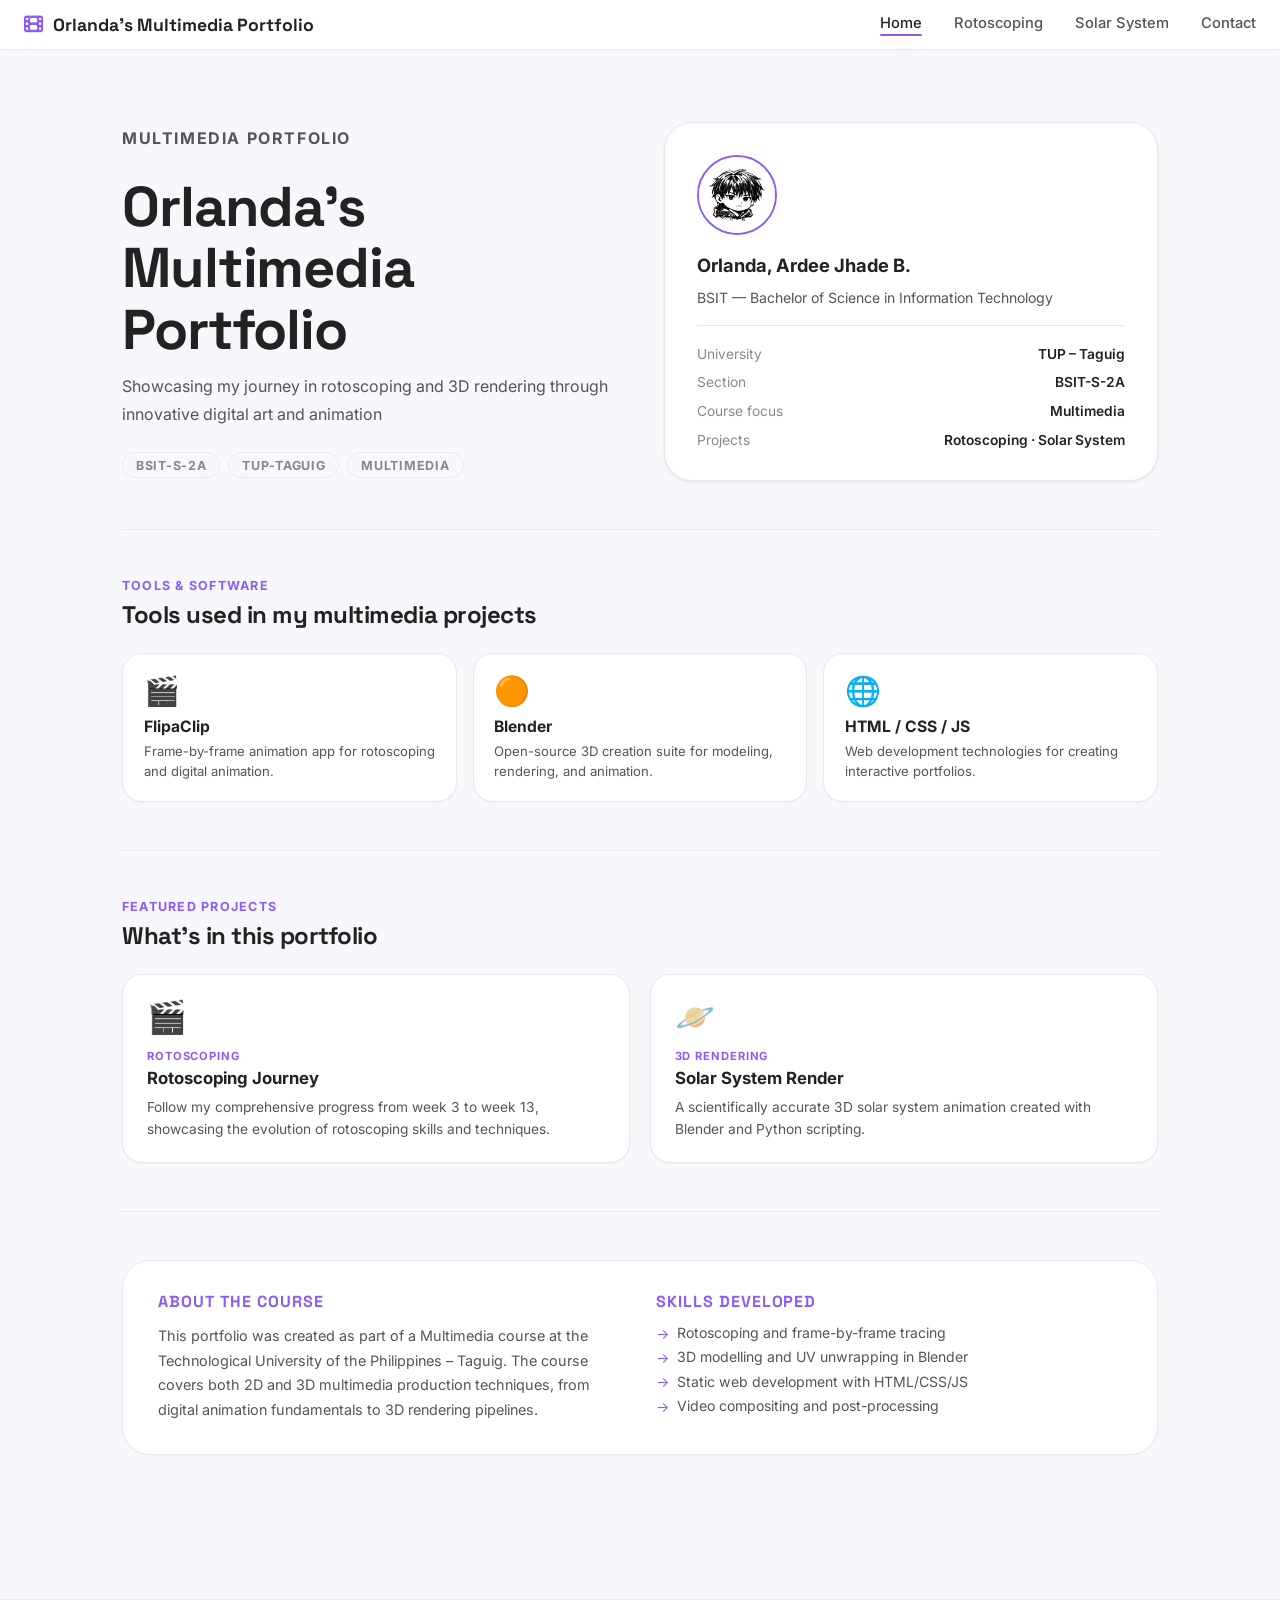
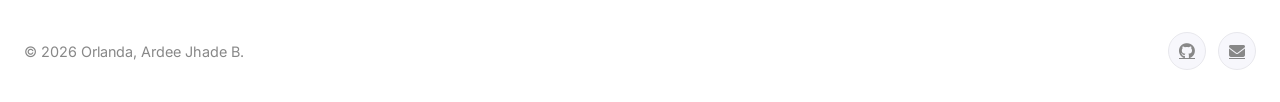
==== commit 2cd7a194: "doned" ====
--- a/index.html
+++ b/index.html
@@ -31,146 +31,110 @@
   </nav>
 
   <!-- Main Content -->
-  <main class="container" style="padding-top: 4rem; padding-bottom: 4rem;">
-
-    <!-- Hero Section -->
-    <section class="hero-glass fade-up">
-      <!-- Glow accents -->
-      <div class="glow-ring purple" style="width:400px;height:400px;top:-200px;left:-100px;"></div>
-      <div class="glow-ring magenta" style="width:300px;height:300px;bottom:-150px;right:-80px;"></div>
-
-      <h1 class="gradient-text">Orlanda's Multimedia Portfolio</h1>
-      <p>Showcasing my journey in rotoscoping and 3D rendering through innovative digital art and animation</p>
-      <div class="btn-group">
-        <a href="rotoscoping.html" class="btn-glow btn-glow-primary">
-          <i class="fas fa-play"></i> View My Work
-        </a>
-        <a href="#projects" class="btn-glow btn-glow-secondary">
-          <i class="fas fa-arrow-down"></i> Explore Projects
-        </a>
+  <main>
+    <!-- ── HERO ── -->
+    <section class="about-hero">
+      <div class="about-hero-left reveal">
+        <p class="eyebrow">Multimedia Portfolio</p>
+        <h1>Orlanda's Multimedia Portfolio</h1>
+        <p>Showcasing my journey in rotoscoping and 3D rendering through innovative digital art and animation</p>
+        <div class="about-pills">
+          <span class="about-pill">BSIT-S-2A</span>
+          <span class="about-pill">TUP-Taguig</span>
+          <span class="about-pill">Multimedia</span>
+        </div>
+      </div>
+      <!-- Profile card -->
+      <div class="profile-card reveal">
+        <img class="profile-avatar" src="images/adi.png" alt="Orlanda, Ardee Jhade B." />
+        <p class="profile-name">Orlanda, Ardee Jhade B.</p>
+        <p class="profile-sub">BSIT — Bachelor of Science in Information Technology</p>
+        <hr class="profile-divider" />
+        <div class="profile-row">
+          <span class="pr-key">University</span>
+          <span class="pr-val">TUP – Taguig</span>
+        </div>
+        <div class="profile-row">
+          <span class="pr-key">Section</span>
+          <span class="pr-val">BSIT-S-2A</span>
+        </div>
+        <div class="profile-row">
+          <span class="pr-key">Course focus</span>
+          <span class="pr-val">Multimedia</span>
+        </div>
+        <div class="profile-row">
+          <span class="pr-key">Projects</span>
+          <span class="pr-val">Rotoscoping · Solar System</span>
+        </div>
       </div>
     </section>
-
-    <!-- Projects Section -->
-    <section id="projects" class="content-section">
-      <div class="section-title fade-up">
-        <h2><span class="gradient-text">Featured Projects</span></h2>
-      </div>
-
-      <div class="grid-2 stagger-children">
-        <!-- Rotoscoping Project -->
-        <div class="project-card">
-          <div class="relative z-10">
-            <div class="flex items-center gap-3 mb-3">
-              <div class="project-icon purple-icon">
-                <i class="fas fa-film"></i>
-              </div>
-              <div>
-                <h3 style="font-size:1.4rem; margin-bottom:0.2rem;">Rotoscoping Journey</h3>
-                <span class="text-purple" style="font-size:0.9rem;">Animation Technique</span>
-              </div>
-            </div>
-            <p class="text-secondary" style="line-height:1.7; margin-bottom:1.5rem;">
-              Follow my comprehensive progress from week 3 to week 13, showcasing the evolution of rotoscoping skills
-              and techniques culminating in a final animated masterpiece.
-            </p>
-            <div class="flex flex-wrap gap-1 mb-3">
-              <span class="tag">After Effects</span>
-              <span class="tag">Frame Animation</span>
-              <span class="tag">Digital Art</span>
-            </div>
-            <a href="rotoscoping.html" class="btn-glow btn-glow-primary" style="margin-top:0.5rem;">
-              View Progress <i class="fas fa-chevron-right" style="margin-left:0.5rem;"></i>
-            </a>
+    <!-- ── BODY ── -->
+    <div class="about-body">
+      <hr class="about-divider" />
+      <!-- Tools & Software -->
+      <div>
+        <div class="home-section-head reveal" style="margin-bottom:1.5rem">
+          <p class="eyebrow">Tools & Software</p>
+          <h2>Tools used in my multimedia projects</h2>
+        </div>
+        <div class="tools-grid">
+          <div class="tool-card reveal">
+            <span class="tool-icon">🎬</span>
+            <p class="tool-name">FlipaClip</p>
+            <p class="tool-desc">Frame-by-frame animation app for rotoscoping and digital animation.</p>
           </div>
-        </div>
-
-        <!-- Solar System Project -->
-        <div class="project-card">
-          <div class="relative z-10">
-            <div class="flex items-center gap-3 mb-3">
-              <div class="project-icon pink-icon">
-                <i class="fas fa-rocket"></i>
-              </div>
-              <div>
-                <h3 style="font-size:1.4rem; margin-bottom:0.2rem;">Solar System Render</h3>
-                <span class="text-pink" style="font-size:0.9rem;">3D Animation</span>
-              </div>
-            </div>
-            <p class="text-secondary" style="line-height:1.7; margin-bottom:1.5rem;">
-              A scientifically accurate 3D solar system animation created with Blender and Python scripting,
-              featuring realistic planetary motion and physics.
-            </p>
-            <div class="flex flex-wrap gap-1 mb-3">
-              <span class="tag pink">Blender</span>
-              <span class="tag pink">Python</span>
-              <span class="tag pink">3D Rendering</span>
-            </div>
-            <a href="solar-system.html" class="btn-glow btn-glow-primary" style="margin-top:0.5rem; background: linear-gradient(135deg, #c026d3 0%, #7c3aed 100%);">
-              Explore <i class="fas fa-chevron-right" style="margin-left:0.5rem;"></i>
-            </a>
+          <div class="tool-card reveal">
+            <span class="tool-icon">🟠</span>
+            <p class="tool-name">Blender</p>
+            <p class="tool-desc">Open-source 3D creation suite for modeling, rendering, and animation.</p>
+          </div>
+          <div class="tool-card reveal">
+            <span class="tool-icon">🌐</span>
+            <p class="tool-name">HTML / CSS / JS</p>
+            <p class="tool-desc">Web development technologies for creating interactive portfolios.</p>
           </div>
         </div>
       </div>
-    </section>
-
-    <!-- About Section -->
-    <section class="content-section">
-      <div class="glass-card-strong fade-up" style="padding:3rem 2rem; border-radius: var(--radius-xl); position:relative; overflow:hidden;">
-        <!-- Decorative glow -->
-        <div class="glow-ring purple" style="width:250px;height:250px;top:-80px;right:-60px;"></div>
-
-        <div class="relative z-10">
-          <div class="section-title" style="margin-bottom:2rem;">
-            <h2><span class="gradient-text">About My Work</span></h2>
-          </div>
-          <p class="text-secondary text-center" style="max-width:800px; margin:0 auto 2.5rem; font-size:1.1rem; line-height:1.75;">
-            This portfolio represents my journey through the fascinating world of digital animation and 3D rendering.
-            Each project showcases different aspects of multimedia creation, from traditional animation techniques
-            to cutting-edge 3D visualization.
-          </p>
-          <div class="grid-3 stagger-children">
-            <div class="text-center">
-              <div class="info-icon">
-                <i class="fas fa-palette"></i>
-              </div>
-              <h3 style="font-size:1.15rem; margin-bottom:0.5rem;">Creative Vision</h3>
-              <p class="text-muted" style="font-size:0.95rem;">Bringing artistic concepts to life through digital media</p>
-            </div>
-            <div class="text-center">
-              <div class="info-icon">
-                <i class="fas fa-cogs"></i>
-              </div>
-              <h3 style="font-size:1.15rem; margin-bottom:0.5rem;">Technical Skills</h3>
-              <p class="text-muted" style="font-size:0.95rem;">Mastering industry-standard tools and techniques</p>
-            </div>
-            <div class="text-center">
-              <div class="info-icon">
-                <i class="fas fa-chart-line"></i>
-              </div>
-              <h3 style="font-size:1.15rem; margin-bottom:0.5rem;">Continuous Growth</h3>
-              <p class="text-muted" style="font-size:0.95rem;">Evolving skills through practice and experimentation</p>
-            </div>
-          </div>
+      <hr class="about-divider" />
+      <!-- Projects -->
+      <div>
+        <div class="home-section-head reveal" style="margin-bottom:1.5rem">
+          <p class="eyebrow">Featured Projects</p>
+          <h2>What's in this portfolio</h2>
         </div>
-      </div>
-    </section>
-
-    <!-- Call to Action -->
-    <section class="content-section fade-up">
-      <div class="cta-glass">
-        <h2>Ready to Explore?</h2>
-        <p>Dive into my creative journey and see how each project builds upon the last.</p>
-        <div class="btn-group">
-          <a href="rotoscoping.html" class="btn-glow btn-glow-white">
-            <i class="fas fa-film"></i> Start with Rotoscoping
+        <div class="project-summary-grid">
+          <a class="ps-card reveal" href="rotoscoping.html">
+            <span class="ps-icon">🎬</span>
+            <span class="ps-tag">Rotoscoping</span>
+            <p class="ps-title">Rotoscoping Journey</p>
+            <p class="ps-desc">Follow my comprehensive progress from week 3 to week 13, showcasing the evolution of rotoscoping skills and techniques.</p>
           </a>
-          <a href="solar-system.html" class="btn-glow btn-glow-dark">
-            <i class="fas fa-rocket"></i> View Solar System
+          <a class="ps-card reveal" href="solar-system.html">
+            <span class="ps-icon">🪐</span>
+            <span class="ps-tag">3D Rendering</span>
+            <p class="ps-title">Solar System Render</p>
+            <p class="ps-desc">A scientifically accurate 3D solar system animation created with Blender and Python scripting.</p>
           </a>
         </div>
       </div>
-    </section>
+      <hr class="about-divider" />
+      <!-- Course context -->
+      <div class="course-box reveal">
+        <div>
+          <h3>About the Course</h3>
+          <p>This portfolio was created as part of a Multimedia course at the Technological University of the Philippines – Taguig. The course covers both 2D and 3D multimedia production techniques, from digital animation fundamentals to 3D rendering pipelines.</p>
+        </div>
+        <div>
+          <h3>Skills Developed</h3>
+          <ul class="course-list">
+            <li>Rotoscoping and frame-by-frame tracing</li>
+            <li>3D modelling and UV unwrapping in Blender</li>
+            <li>Static web development with HTML/CSS/JS</li>
+            <li>Video compositing and post-processing</li>
+          </ul>
+        </div>
+      </div>
+    </div>
   </main>
 
   <!-- Footer -->
--- a/css/style.css
+++ b/css/style.css
@@ -1,5 +1,6 @@
 /* ============================================================
-   GLOBAL DESIGN SYSTEM — Midnight Purple Glassmorphism + Neomorphism
+   GLOBAL DESIGN SYSTEM — Bento Grid + Minimalism
+   Off White + Lavender + Deep Gray
    ============================================================ */
 
 /* ---- Google Fonts ---- */
@@ -7,58 +8,75 @@
 
 /* ---- CSS Custom Properties ---- */
 :root {
-  /* Midnight Purple Palette */
-  --midnight-deepest: #03000a;
-  --midnight-deep: #070214;
-  --midnight-dark: #0d0820;
-  --midnight-base: #110e2b;
-  --midnight-mid: #1a1340;
-  --midnight-light: #231a55;
-  --midnight-glow: #2d2166;
-
-  /* Accent Colors */
-  --purple-neon: #8b5cf6;
-  --purple-vivid: #a78bfa;
-  --purple-soft: #c4b5fd;
-  --purple-faint: rgba(139, 92, 246, 0.15);
-  --violet-deep: #6d28d9;
-  --violet-electric: #7c3aed;
-  --magenta-glow: #c026d3;
-  --pink-accent: #e879f9;
-  --orchid: #d946ef;
-
-  /* Neutrals */
-  --text-primary: #f0edf6;
-  --text-secondary: #b8b0cc;
-  --text-muted: #7c7494;
-  --border-glass: rgba(139, 92, 246, 0.18);
-  --border-neo: rgba(139, 92, 246, 0.12);
-
-  /* Glassmorphism Tokens */
-  --glass-bg: rgba(17, 14, 43, 0.55);
-  --glass-bg-strong: rgba(17, 14, 43, 0.75);
-  --glass-blur: 18px;
-  --glass-blur-heavy: 28px;
-  --glass-border: 1px solid rgba(139, 92, 246, 0.2);
-  --glass-shadow: 0 8px 32px rgba(0, 0, 0, 0.45);
-
-  /* Neomorphism Tokens */
-  --neo-shadow-light: rgba(139, 92, 246, 0.12);
-  --neo-shadow-dark: rgba(0, 0, 0, 0.6);
-  --neo-raised: 6px 6px 16px var(--neo-shadow-dark), -6px -6px 16px var(--neo-shadow-light);
-  --neo-inset: inset 4px 4px 12px var(--neo-shadow-dark), inset -4px -4px 12px var(--neo-shadow-light);
-  --neo-flat: 3px 3px 8px var(--neo-shadow-dark), -3px -3px 8px var(--neo-shadow-light);
+  /* Core Palette */
+  --bg: #F7F7FC;
+  --bg-warm: #F0F0F8;
+  --card: #FFFFFF;
+  --card-hover: #FAFAFF;
+  --text: #222222;
+  --text-secondary: #555555;
+  --text-muted: #888888;
+  --accent: #8B5CF6;
+  --accent-light: #A78BFA;
+  --accent-lighter: #C4B5FD;
+  --accent-faint: rgba(139, 92, 246, 0.08);
+  --accent-bg: rgba(139, 92, 246, 0.06);
+  --accent-dark: #7C3AED;
+
+  /* Borders & Shadows */
+  --border: #E8E8ED;
+  --border-hover: #D0D0DA;
+  --shadow-xs: 0 1px 2px rgba(0, 0, 0, 0.04);
+  --shadow-sm: 0 1px 3px rgba(0, 0, 0, 0.06), 0 1px 2px rgba(0, 0, 0, 0.04);
+  --shadow-md: 0 4px 12px rgba(0, 0, 0, 0.06), 0 1px 3px rgba(0, 0, 0, 0.04);
+  --shadow-lg: 0 8px 24px rgba(0, 0, 0, 0.08), 0 2px 6px rgba(0, 0, 0, 0.04);
+  --shadow-xl: 0 16px 48px rgba(0, 0, 0, 0.1), 0 4px 12px rgba(0, 0, 0, 0.04);
 
   /* Transitions */
-  --transition-smooth: all 0.4s cubic-bezier(0.25, 0.46, 0.45, 0.94);
-  --transition-bounce: all 0.5s cubic-bezier(0.34, 1.56, 0.64, 1);
+  --transition-smooth: all 0.3s cubic-bezier(0.25, 0.46, 0.45, 0.94);
+  --transition-bounce: all 0.4s cubic-bezier(0.34, 1.56, 0.64, 1);
 
   /* Border Radius */
   --radius-sm: 10px;
-  --radius-md: 16px;
-  --radius-lg: 24px;
-  --radius-xl: 32px;
+  --radius-md: 14px;
+  --radius-lg: 20px;
+  --radius-xl: 28px;
   --radius-full: 9999px;
+
+  /* Legacy compat — used by inline styles in rotoscoping.html */
+  --panel: var(--card);
+  --line: var(--border);
+  --muted: var(--text-muted);
+  --accent-2: var(--accent);
+
+  /* Legacy compat — used by inline styles in solar-system + contact */
+  --purple-neon: #8B5CF6;
+  --purple-vivid: #8B5CF6;
+  --purple-soft: #A78BFA;
+  --purple-faint: rgba(139, 92, 246, 0.08);
+  --violet-deep: #7C3AED;
+  --violet-electric: #7C3AED;
+  --magenta-glow: #A855F7;
+  --pink-accent: #D946EF;
+  --orchid: #C026D3;
+  --text-primary: #222222;
+  --midnight-dark: #F7F7FC;
+  --border-glass: #E8E8ED;
+  --border-neo: #E8E8ED;
+  --glass-bg: #FFFFFF;
+  --glass-bg-strong: #FFFFFF;
+  --glass-border: 1px solid #E8E8ED;
+  --glass-blur: 0px;
+  --glass-blur-heavy: 0px;
+  --glass-shadow: 0 1px 3px rgba(0, 0, 0, 0.06);
+  --neo-shadow-light: rgba(139, 92, 246, 0.04);
+  --neo-shadow-dark: rgba(0, 0, 0, 0.06);
+  --neo-raised: 0 4px 12px rgba(0, 0, 0, 0.06);
+  --neo-inset: inset 0 1px 3px rgba(0, 0, 0, 0.04);
+  --neo-flat: 0 1px 3px rgba(0, 0, 0, 0.06);
+  --midnight-deepest: #F7F7FC;
+  --midnight-deep: #F0F0F8;
+  --midnight-base: #F7F7FC;
 }
 
 /* ---- Base Reset & Body ---- */
@@ -75,69 +93,36 @@
 
 body {
   font-family: 'Inter', -apple-system, BlinkMacSystemFont, sans-serif;
-  background: var(--midnight-deepest);
-  color: var(--text-primary);
+  background: var(--bg);
+  color: var(--text);
   min-height: 100vh;
   overflow-x: hidden;
   -webkit-font-smoothing: antialiased;
   -moz-osx-font-smoothing: grayscale;
 }
 
-/* Animated background mesh */
-body::before {
-  content: '';
-  position: fixed;
-  inset: 0;
-  z-index: -2;
-  background:
-    radial-gradient(ellipse 80% 60% at 20% 10%, rgba(109, 40, 217, 0.12) 0%, transparent 60%),
-    radial-gradient(ellipse 60% 50% at 80% 90%, rgba(192, 38, 211, 0.08) 0%, transparent 55%),
-    radial-gradient(ellipse 50% 40% at 50% 50%, rgba(139, 92, 246, 0.06) 0%, transparent 50%);
-  animation: bgPulse 12s ease-in-out infinite alternate;
-}
-
-body::after {
-  content: '';
-  position: fixed;
-  inset: 0;
-  z-index: -1;
-  background-image:
-    radial-gradient(1px 1px at 15% 25%, rgba(167, 139, 250, 0.3), transparent),
-    radial-gradient(1px 1px at 45% 65%, rgba(232, 121, 249, 0.2), transparent),
-    radial-gradient(1px 1px at 75% 15%, rgba(139, 92, 246, 0.25), transparent),
-    radial-gradient(1px 1px at 85% 75%, rgba(196, 181, 253, 0.15), transparent),
-    radial-gradient(1px 1px at 35% 85%, rgba(217, 70, 239, 0.2), transparent),
-    radial-gradient(1px 1px at 60% 40%, rgba(139, 92, 246, 0.2), transparent);
-  pointer-events: none;
-}
-
-@keyframes bgPulse {
-  0% { opacity: 0.7; transform: scale(1); }
-  100% { opacity: 1; transform: scale(1.05); }
-}
-
 /* ---- Custom Scrollbar ---- */
 ::-webkit-scrollbar {
   width: 8px;
 }
 
 ::-webkit-scrollbar-track {
-  background: var(--midnight-deep);
+  background: var(--bg);
 }
 
 ::-webkit-scrollbar-thumb {
-  background: linear-gradient(180deg, var(--violet-deep), var(--magenta-glow));
+  background: var(--accent-lighter);
   border-radius: var(--radius-full);
 }
 
 ::-webkit-scrollbar-thumb:hover {
-  background: linear-gradient(180deg, var(--violet-electric), var(--orchid));
+  background: var(--accent);
 }
 
 /* ---- Selection ---- */
 ::selection {
-  background: rgba(139, 92, 246, 0.35);
-  color: #fff;
+  background: rgba(139, 92, 246, 0.18);
+  color: var(--text);
 }
 
 /* ---- Typography ---- */
@@ -146,103 +131,77 @@
   font-weight: 700;
   letter-spacing: -0.02em;
   line-height: 1.15;
+  color: var(--text);
 }
 
 .gradient-text {
-  background: linear-gradient(135deg, var(--purple-vivid) 0%, var(--pink-accent) 50%, var(--orchid) 100%);
-  -webkit-background-clip: text;
-  -webkit-text-fill-color: transparent;
-  background-clip: text;
-  background-size: 200% 200%;
-  animation: gradientShift 6s ease-in-out infinite;
-}
-
-@keyframes gradientShift {
-  0%, 100% { background-position: 0% 50%; }
-  50% { background-position: 100% 50%; }
-}
-
-/* ---- Glass Card (Primary) ---- */
-.glass-card {
-  background: var(--glass-bg);
-  backdrop-filter: blur(var(--glass-blur));
-  -webkit-backdrop-filter: blur(var(--glass-blur));
-  border: var(--glass-border);
+  color: var(--accent);
+}
+
+.eyebrow {
+  font-size: 0.78rem;
+  font-weight: 700;
+  letter-spacing: 0.1em;
+  text-transform: uppercase;
+  color: var(--accent);
+  margin-bottom: 0.5rem;
+}
+
+.home-section-head h2 {
+  font-size: 1.5rem;
+  color: var(--text);
+}
+
+.reveal {
+  opacity: 1;
+}
+
+/* ---- Bento Card (Primary) ---- */
+.glass-card,
+.glass-card-strong {
+  background: var(--card);
+  border: 1px solid var(--border);
   border-radius: var(--radius-lg);
-  box-shadow: var(--glass-shadow);
+  box-shadow: var(--shadow-sm);
   transition: var(--transition-smooth);
   position: relative;
   overflow: hidden;
 }
 
-.glass-card::before {
-  content: '';
-  position: absolute;
-  inset: 0;
-  border-radius: inherit;
-  background: linear-gradient(
-    135deg,
-    rgba(139, 92, 246, 0.08) 0%,
-    transparent 40%,
-    transparent 60%,
-    rgba(232, 121, 249, 0.05) 100%
-  );
-  pointer-events: none;
-}
-
 .glass-card:hover {
-  transform: translateY(-6px);
-  box-shadow:
-    var(--glass-shadow),
-    0 0 40px rgba(139, 92, 246, 0.15),
-    0 0 80px rgba(139, 92, 246, 0.05);
-  border-color: rgba(139, 92, 246, 0.35);
-}
-
-/* Strong glass for important sections */
-.glass-card-strong {
-  background: var(--glass-bg-strong);
-  backdrop-filter: blur(var(--glass-blur-heavy));
-  -webkit-backdrop-filter: blur(var(--glass-blur-heavy));
-  border: 1px solid rgba(139, 92, 246, 0.25);
+  transform: translateY(-4px);
+  box-shadow: var(--shadow-lg);
+  border-color: var(--border-hover);
+}
+
+/* ---- Neo Card (now Bento) ---- */
+.neo-card {
+  background: var(--card);
   border-radius: var(--radius-lg);
-  box-shadow: var(--glass-shadow);
-  transition: var(--transition-smooth);
-}
-
-/* ---- Neo Card ---- */
-.neo-card {
-  background: var(--midnight-dark);
-  border-radius: var(--radius-lg);
-  box-shadow: var(--neo-raised);
-  border: 1px solid var(--border-neo);
+  box-shadow: var(--shadow-sm);
+  border: 1px solid var(--border);
   transition: var(--transition-smooth);
   position: relative;
 }
 
 .neo-card:hover {
-  box-shadow:
-    8px 8px 20px var(--neo-shadow-dark),
-    -8px -8px 20px var(--neo-shadow-light),
-    0 0 30px rgba(139, 92, 246, 0.1);
+  box-shadow: var(--shadow-lg);
   transform: translateY(-4px);
 }
 
-/* Inset Neo */
 .neo-inset {
-  background: var(--midnight-dark);
+  background: var(--bg);
   border-radius: var(--radius-md);
-  box-shadow: var(--neo-inset);
-  border: 1px solid rgba(139, 92, 246, 0.08);
+  border: 1px solid var(--border);
 }
 
 /* ---- Navbar ---- */
 .nav-glass {
-  background: rgba(3, 0, 10, 0.7);
-  backdrop-filter: blur(24px);
-  -webkit-backdrop-filter: blur(24px);
-  border-bottom: 1px solid rgba(139, 92, 246, 0.12);
-  box-shadow: 0 4px 30px rgba(0, 0, 0, 0.4);
+  background: rgba(255, 255, 255, 0.92);
+  backdrop-filter: blur(12px);
+  -webkit-backdrop-filter: blur(12px);
+  border-bottom: 1px solid var(--border);
+  box-shadow: var(--shadow-xs);
   position: sticky;
   top: 0;
   z-index: 100;
@@ -252,7 +211,7 @@
 .nav-glass .nav-inner {
   max-width: 1280px;
   margin: 0 auto;
-  padding: 1rem 1.5rem;
+  padding: 0.85rem 1.5rem;
   display: flex;
   justify-content: space-between;
   align-items: center;
@@ -263,22 +222,16 @@
   align-items: center;
   gap: 0.6rem;
   text-decoration: none;
-  color: var(--text-primary);
+  color: var(--text);
   font-family: 'Space Grotesk', sans-serif;
   font-weight: 700;
-  font-size: 1.15rem;
+  font-size: 1.1rem;
   transition: var(--transition-smooth);
 }
 
 .nav-glass .nav-logo i {
-  color: var(--purple-vivid);
-  font-size: 1.3rem;
-  animation: floatIcon 3s ease-in-out infinite;
-}
-
-@keyframes floatIcon {
-  0%, 100% { transform: translateY(0); }
-  50% { transform: translateY(-4px); }
+  color: var(--accent);
+  font-size: 1.2rem;
 }
 
 .nav-glass .nav-links {
@@ -291,7 +244,7 @@
 .nav-glass .nav-links a {
   color: var(--text-secondary);
   text-decoration: none;
-  font-size: 0.95rem;
+  font-size: 0.92rem;
   font-weight: 500;
   position: relative;
   padding-bottom: 4px;
@@ -305,7 +258,7 @@
   left: 50%;
   width: 0;
   height: 2px;
-  background: linear-gradient(90deg, var(--purple-neon), var(--orchid));
+  background: var(--accent);
   border-radius: 1px;
   transition: all 0.3s ease;
   transform: translateX(-50%);
@@ -313,7 +266,7 @@
 
 .nav-glass .nav-links a:hover,
 .nav-glass .nav-links a.active {
-  color: var(--text-primary);
+  color: var(--text);
 }
 
 .nav-glass .nav-links a:hover::after,
@@ -326,7 +279,7 @@
   display: none;
   background: none;
   border: none;
-  color: var(--text-primary);
+  color: var(--text);
   font-size: 1.5rem;
   cursor: pointer;
   padding: 0.5rem;
@@ -344,10 +297,11 @@
     right: 0;
     flex-direction: column;
     gap: 0;
-    background: rgba(3, 0, 10, 0.95);
-    backdrop-filter: blur(24px);
-    border-bottom: 1px solid rgba(139, 92, 246, 0.12);
-    padding: 1rem 0;
+    background: rgba(255, 255, 255, 0.98);
+    backdrop-filter: blur(12px);
+    border-bottom: 1px solid var(--border);
+    padding: 0.75rem 0;
+    box-shadow: var(--shadow-md);
   }
   .nav-glass .nav-links.active {
     display: flex;
@@ -365,40 +319,19 @@
 /* ---- Hero Section ---- */
 .hero-glass {
   position: relative;
-  padding: 5rem 2rem;
+  padding: 4rem 2rem;
   border-radius: var(--radius-xl);
   overflow: hidden;
   text-align: center;
   margin-bottom: 4rem;
-  background: var(--glass-bg);
-  backdrop-filter: blur(var(--glass-blur));
-  -webkit-backdrop-filter: blur(var(--glass-blur));
-  border: var(--glass-border);
-}
-
-.hero-glass::before {
-  content: '';
-  position: absolute;
-  inset: 0;
-  background: radial-gradient(ellipse at 50% 30%, rgba(109, 40, 217, 0.15) 0%, transparent 65%);
-  pointer-events: none;
-}
-
+  background: var(--card);
+  border: 1px solid var(--border);
+  box-shadow: var(--shadow-sm);
+}
+
+.hero-glass::before,
 .hero-glass::after {
-  content: '';
-  position: absolute;
-  top: -50%;
-  left: -50%;
-  width: 200%;
-  height: 200%;
-  background: conic-gradient(from 0deg at 50% 50%, transparent 0%, rgba(139, 92, 246, 0.03) 25%, transparent 50%);
-  animation: heroRotate 20s linear infinite;
-  pointer-events: none;
-}
-
-@keyframes heroRotate {
-  from { transform: rotate(0deg); }
-  to { transform: rotate(360deg); }
+  display: none;
 }
 
 .hero-glass h1 {
@@ -406,12 +339,13 @@
   margin-bottom: 1.5rem;
   position: relative;
   z-index: 2;
+  color: var(--accent);
 }
 
 .hero-glass p {
-  font-size: clamp(1rem, 2vw, 1.35rem);
+  font-size: clamp(1rem, 2vw, 1.25rem);
   color: var(--text-secondary);
-  max-width: 750px;
+  max-width: 700px;
   margin: 0 auto 2rem auto;
   line-height: 1.7;
   position: relative;
@@ -423,10 +357,10 @@
   display: inline-flex;
   align-items: center;
   gap: 0.5rem;
-  padding: 0.85rem 2rem;
+  padding: 0.8rem 1.8rem;
   border-radius: var(--radius-md);
   font-weight: 600;
-  font-size: 0.95rem;
+  font-size: 0.92rem;
   text-decoration: none;
   cursor: pointer;
   border: none;
@@ -436,69 +370,57 @@
 }
 
 .btn-glow-primary {
-  background: linear-gradient(135deg, var(--violet-deep) 0%, var(--magenta-glow) 100%);
+  background: var(--accent);
   color: #fff;
-  box-shadow: 0 4px 20px rgba(109, 40, 217, 0.35);
+  box-shadow: 0 2px 8px rgba(139, 92, 246, 0.25);
 }
 
 .btn-glow-primary::before {
-  content: '';
-  position: absolute;
-  inset: -1px;
-  border-radius: inherit;
-  background: linear-gradient(135deg, var(--purple-neon), var(--orchid));
-  z-index: -1;
-  opacity: 0;
-  transition: opacity 0.3s ease;
+  display: none;
 }
 
 .btn-glow-primary:hover {
-  transform: translateY(-2px) scale(1.03);
-  box-shadow: 0 8px 30px rgba(109, 40, 217, 0.5);
-}
-
-.btn-glow-primary:hover::before {
-  opacity: 1;
+  background: var(--accent-dark);
+  transform: translateY(-2px);
+  box-shadow: 0 4px 16px rgba(139, 92, 246, 0.35);
 }
 
 .btn-glow-secondary {
-  background: rgba(139, 92, 246, 0.1);
-  color: var(--purple-soft);
-  border: 1px solid rgba(139, 92, 246, 0.25);
-  backdrop-filter: blur(8px);
+  background: var(--accent-faint);
+  color: var(--accent);
+  border: 1px solid rgba(139, 92, 246, 0.2);
 }
 
 .btn-glow-secondary:hover {
-  background: rgba(139, 92, 246, 0.2);
-  border-color: rgba(139, 92, 246, 0.45);
+  background: rgba(139, 92, 246, 0.12);
+  border-color: var(--accent-light);
   transform: translateY(-2px);
-  box-shadow: 0 6px 20px rgba(139, 92, 246, 0.15);
 }
 
 .btn-glow-white {
-  background: rgba(255, 255, 255, 0.95);
-  color: var(--violet-deep);
+  background: var(--accent);
+  color: #fff;
   font-weight: 700;
-  box-shadow: 0 4px 16px rgba(0, 0, 0, 0.2);
+  box-shadow: 0 2px 8px rgba(139, 92, 246, 0.2);
 }
 
 .btn-glow-white:hover {
-  background: #fff;
-  transform: translateY(-2px) scale(1.03);
-  box-shadow: 0 8px 30px rgba(0, 0, 0, 0.3);
+  background: var(--accent-dark);
+  transform: translateY(-2px);
+  box-shadow: 0 4px 16px rgba(139, 92, 246, 0.3);
 }
 
 .btn-glow-dark {
-  background: rgba(0, 0, 0, 0.35);
-  color: #fff;
-  border: 1px solid rgba(255, 255, 255, 0.1);
-  backdrop-filter: blur(8px);
+  background: var(--card);
+  color: var(--text);
+  border: 1px solid var(--border);
 }
 
 .btn-glow-dark:hover {
-  background: rgba(0, 0, 0, 0.55);
-  border-color: rgba(255, 255, 255, 0.2);
+  background: var(--bg);
+  border-color: var(--border-hover);
   transform: translateY(-2px);
+  box-shadow: var(--shadow-md);
 }
 
 .btn-group {
@@ -523,7 +445,7 @@
 
 .section-title p {
   color: var(--text-secondary);
-  font-size: 1.1rem;
+  font-size: 1.05rem;
   max-width: 600px;
   margin: 0 auto;
   line-height: 1.6;
@@ -531,145 +453,122 @@
 
 /* ---- Project Cards ---- */
 .project-card {
-  background: var(--glass-bg);
-  backdrop-filter: blur(var(--glass-blur));
-  -webkit-backdrop-filter: blur(var(--glass-blur));
-  border: var(--glass-border);
+  background: var(--card);
+  border: 1px solid var(--border);
   border-radius: var(--radius-lg);
   padding: 2rem;
   position: relative;
   overflow: hidden;
-  box-shadow: var(--neo-raised);
+  box-shadow: var(--shadow-sm);
   transition: var(--transition-smooth);
 }
 
 .project-card::before {
-  content: '';
-  position: absolute;
-  top: -100px;
-  right: -100px;
-  width: 200px;
-  height: 200px;
-  background: radial-gradient(circle, rgba(139, 92, 246, 0.12) 0%, transparent 70%);
-  border-radius: 50%;
-  pointer-events: none;
-  transition: var(--transition-smooth);
+  display: none;
 }
 
 .project-card:hover {
-  transform: translateY(-8px);
-  box-shadow:
-    var(--neo-raised),
-    0 0 50px rgba(139, 92, 246, 0.12);
-  border-color: rgba(139, 92, 246, 0.35);
+  transform: translateY(-4px);
+  box-shadow: var(--shadow-lg);
+  border-color: var(--accent-lighter);
 }
 
 .project-card:hover::before {
-  transform: scale(1.3);
-  opacity: 1.5;
+  display: none;
 }
 
 .project-icon {
+  width: 56px;
+  height: 56px;
+  border-radius: var(--radius-md);
+  display: flex;
+  align-items: center;
+  justify-content: center;
+  font-size: 1.4rem;
+  color: #fff;
+  flex-shrink: 0;
+  box-shadow: var(--shadow-sm);
+}
+
+.project-icon.purple-icon {
+  background: var(--accent);
+}
+
+.project-icon.pink-icon {
+  background: #D946EF;
+}
+
+.tag {
+  display: inline-block;
+  padding: 0.25rem 0.75rem;
+  border-radius: var(--radius-full);
+  font-size: 0.78rem;
+  font-weight: 600;
+  background: var(--accent-faint);
+  color: var(--accent);
+  border: 1px solid rgba(139, 92, 246, 0.12);
+  transition: var(--transition-smooth);
+}
+
+.tag:hover {
+  background: rgba(139, 92, 246, 0.14);
+}
+
+.tag.pink {
+  background: rgba(217, 70, 239, 0.08);
+  color: #C026D3;
+  border-color: rgba(217, 70, 239, 0.12);
+}
+
+.tag.pink:hover {
+  background: rgba(217, 70, 239, 0.14);
+}
+
+/* ---- Info Cards ---- */
+.info-icon {
   width: 60px;
   height: 60px;
-  border-radius: var(--radius-md);
+  border-radius: 50%;
   display: flex;
   align-items: center;
   justify-content: center;
-  font-size: 1.5rem;
-  color: #fff;
-  flex-shrink: 0;
-  box-shadow: var(--neo-flat);
-}
-
-.project-icon.purple-icon {
-  background: linear-gradient(135deg, var(--purple-vivid), var(--violet-deep));
-}
-
-.project-icon.pink-icon {
-  background: linear-gradient(135deg, var(--pink-accent), var(--magenta-glow));
-}
-
-.tag {
-  display: inline-block;
-  padding: 0.3rem 0.85rem;
-  border-radius: var(--radius-full);
-  font-size: 0.8rem;
-  font-weight: 500;
-  background: var(--purple-faint);
-  color: var(--purple-soft);
-  border: 1px solid rgba(139, 92, 246, 0.15);
-  transition: var(--transition-smooth);
-}
-
-.tag:hover {
-  background: rgba(139, 92, 246, 0.25);
-  border-color: rgba(139, 92, 246, 0.35);
-}
-
-.tag.pink {
-  background: rgba(217, 70, 239, 0.12);
-  color: var(--pink-accent);
-  border-color: rgba(217, 70, 239, 0.15);
-}
-
-.tag.pink:hover {
-  background: rgba(217, 70, 239, 0.25);
-  border-color: rgba(217, 70, 239, 0.35);
-}
-
-/* ---- About / Info Cards ---- */
-.info-icon {
-  width: 64px;
-  height: 64px;
-  border-radius: 50%;
-  display: flex;
-  align-items: center;
-  justify-content: center;
-  background: linear-gradient(135deg, var(--purple-vivid), var(--orchid));
+  background: var(--accent);
   color: #fff;
   font-size: 1.3rem;
-  box-shadow: 0 4px 20px rgba(139, 92, 246, 0.3);
+  box-shadow: 0 2px 10px rgba(139, 92, 246, 0.2);
   margin: 0 auto 1rem auto;
   transition: var(--transition-bounce);
 }
 
 .info-icon:hover {
-  transform: scale(1.1) rotate(-5deg);
+  transform: scale(1.08) rotate(-5deg);
 }
 
 /* ---- CTA Section ---- */
 .cta-glass {
-  background: linear-gradient(135deg, rgba(109, 40, 217, 0.4) 0%, rgba(192, 38, 211, 0.3) 100%);
-  backdrop-filter: blur(20px);
-  -webkit-backdrop-filter: blur(20px);
-  border: 1px solid rgba(139, 92, 246, 0.25);
+  background: var(--card);
+  border: 1px solid var(--border);
   border-radius: var(--radius-xl);
   padding: 3rem 2rem;
   text-align: center;
   position: relative;
   overflow: hidden;
-  box-shadow:
-    0 0 60px rgba(109, 40, 217, 0.15),
-    var(--glass-shadow);
+  box-shadow: var(--shadow-sm);
 }
 
 .cta-glass::before {
-  content: '';
-  position: absolute;
-  inset: 0;
-  background: linear-gradient(135deg, transparent, rgba(139, 92, 246, 0.08), transparent);
-  pointer-events: none;
+  display: none;
 }
 
 .cta-glass h2 {
   font-size: clamp(1.6rem, 3vw, 2.2rem);
   margin-bottom: 1rem;
+  color: var(--text);
 }
 
 .cta-glass p {
-  color: rgba(255, 255, 255, 0.85);
-  font-size: 1.1rem;
+  color: var(--text-secondary);
+  font-size: 1.05rem;
   margin-bottom: 2rem;
   max-width: 600px;
   margin-left: auto;
@@ -678,10 +577,8 @@
 
 /* ---- Footer ---- */
 .footer-glass {
-  background: rgba(3, 0, 10, 0.8);
-  backdrop-filter: blur(16px);
-  -webkit-backdrop-filter: blur(16px);
-  border-top: 1px solid rgba(139, 92, 246, 0.1);
+  background: var(--card);
+  border-top: 1px solid var(--border);
   margin-top: 5rem;
   padding: 2rem 0;
 }
@@ -704,29 +601,28 @@
 
 .footer-socials {
   display: flex;
-  gap: 1rem;
+  gap: 0.75rem;
 }
 
 .footer-socials a {
   color: var(--text-muted);
-  font-size: 1.1rem;
-  transition: var(--transition-smooth);
-  width: 40px;
-  height: 40px;
+  font-size: 1rem;
+  transition: var(--transition-smooth);
+  width: 38px;
+  height: 38px;
   display: flex;
   align-items: center;
   justify-content: center;
   border-radius: 50%;
-  background: rgba(139, 92, 246, 0.08);
-  border: 1px solid rgba(139, 92, 246, 0.1);
+  background: var(--bg);
+  border: 1px solid var(--border);
 }
 
 .footer-socials a:hover {
-  color: var(--purple-vivid);
-  background: rgba(139, 92, 246, 0.18);
-  border-color: rgba(139, 92, 246, 0.3);
-  transform: translateY(-3px);
-  box-shadow: 0 4px 16px rgba(139, 92, 246, 0.2);
+  color: var(--accent);
+  background: var(--accent-faint);
+  border-color: var(--accent-lighter);
+  transform: translateY(-2px);
 }
 
 /* ---- Content Container ---- */
@@ -742,49 +638,45 @@
 
 /* ---- Process / Step Cards (Rotoscoping) ---- */
 .step-card {
-  background: var(--glass-bg);
-  backdrop-filter: blur(var(--glass-blur));
-  -webkit-backdrop-filter: blur(var(--glass-blur));
-  border: var(--glass-border);
+  background: var(--card);
+  border: 1px solid var(--border);
   border-radius: var(--radius-lg);
   padding: 2rem;
   padding-left: 5rem;
   position: relative;
   overflow: hidden;
-  box-shadow: var(--neo-flat);
+  box-shadow: var(--shadow-sm);
   transition: var(--transition-smooth);
 }
 
 .step-card:hover {
-  transform: translateY(-5px);
-  box-shadow:
-    var(--neo-raised),
-    0 0 30px rgba(139, 92, 246, 0.1);
-  border-color: rgba(139, 92, 246, 0.35);
+  transform: translateY(-4px);
+  box-shadow: var(--shadow-lg);
+  border-color: var(--accent-lighter);
 }
 
 .step-number {
   position: absolute;
   left: 1.25rem;
   top: 2rem;
-  width: 48px;
-  height: 48px;
+  width: 44px;
+  height: 44px;
   border-radius: 50%;
   display: flex;
   align-items: center;
   justify-content: center;
   font-weight: 700;
-  font-size: 1.15rem;
+  font-size: 1.1rem;
   font-family: 'Space Grotesk', sans-serif;
   color: #fff;
-  background: linear-gradient(135deg, var(--purple-vivid), var(--orchid));
-  box-shadow: 0 4px 18px rgba(139, 92, 246, 0.35);
+  background: var(--accent);
+  box-shadow: 0 2px 8px rgba(139, 92, 246, 0.25);
 }
 
 .step-card h3 {
-  font-size: 1.2rem;
+  font-size: 1.15rem;
   margin-bottom: 0.75rem;
-  color: var(--purple-vivid);
+  color: var(--text);
 }
 
 .step-card p {
@@ -798,31 +690,27 @@
   height: auto;
   border-radius: var(--radius-sm);
   transition: transform 0.4s ease;
-  box-shadow: var(--neo-flat);
+  box-shadow: var(--shadow-sm);
 }
 
 .process-image:hover {
-  transform: scale(1.03);
+  transform: scale(1.02);
 }
 
 /* ---- Weekly Cards ---- */
 .weekly-card {
-  background: var(--glass-bg);
-  backdrop-filter: blur(var(--glass-blur));
-  -webkit-backdrop-filter: blur(var(--glass-blur));
-  border: var(--glass-border);
+  background: var(--card);
+  border: 1px solid var(--border);
   border-radius: var(--radius-lg);
   overflow: hidden;
-  box-shadow: var(--neo-flat);
+  box-shadow: var(--shadow-sm);
   transition: var(--transition-smooth);
 }
 
 .weekly-card:hover {
-  transform: translateY(-5px);
-  box-shadow:
-    var(--neo-raised),
-    0 0 30px rgba(139, 92, 246, 0.1);
-  border-color: rgba(139, 92, 246, 0.35);
+  transform: translateY(-4px);
+  box-shadow: var(--shadow-lg);
+  border-color: var(--accent-lighter);
 }
 
 .weekly-card .card-body {
@@ -851,8 +739,8 @@
   font-size: 0.8rem;
   color: #fff;
   flex-shrink: 0;
-  background: linear-gradient(135deg, var(--purple-vivid), var(--orchid));
-  box-shadow: 0 2px 10px rgba(139, 92, 246, 0.3);
+  background: var(--accent);
+  box-shadow: 0 2px 6px rgba(139, 92, 246, 0.2);
 }
 
 /* ---- Video Sections ---- */
@@ -875,31 +763,25 @@
 }
 
 .video-showcase {
-  background: var(--glass-bg);
-  backdrop-filter: blur(var(--glass-blur));
-  -webkit-backdrop-filter: blur(var(--glass-blur));
-  border: 1px solid rgba(139, 92, 246, 0.15);
+  background: var(--card);
+  border: 1px solid var(--border);
   border-radius: var(--radius-xl);
   padding: 2rem;
-  box-shadow: 0 0 40px rgba(109, 40, 217, 0.08);
+  box-shadow: var(--shadow-sm);
 }
 
 /* ---- Solar System Page Specific ---- */
 .planet-section {
-  background: var(--glass-bg);
-  backdrop-filter: blur(var(--glass-blur));
-  -webkit-backdrop-filter: blur(var(--glass-blur));
-  border: var(--glass-border);
+  background: var(--card);
+  border: 1px solid var(--border);
   border-radius: var(--radius-lg);
   overflow: hidden;
-  box-shadow: var(--neo-flat);
+  box-shadow: var(--shadow-sm);
   transition: var(--transition-smooth);
 }
 
 .planet-section:hover {
-  box-shadow:
-    var(--neo-raised),
-    0 0 30px rgba(139, 92, 246, 0.08);
+  box-shadow: var(--shadow-md);
 }
 
 .planet-icon {
@@ -912,7 +794,7 @@
   font-size: 1.8rem;
   margin-right: 1rem;
   flex-shrink: 0;
-  box-shadow: var(--neo-flat);
+  box-shadow: var(--shadow-sm);
 }
 
 /* Planet icon gradients — preserved from original */
@@ -929,16 +811,15 @@
 
 /* Fact cards inside planet sections */
 .fact-card {
-  background: rgba(0, 0, 0, 0.25);
+  background: var(--bg);
   border-radius: var(--radius-sm);
   padding: 1rem;
-  border: 1px solid rgba(139, 92, 246, 0.08);
-  box-shadow: var(--neo-inset);
+  border: 1px solid var(--border);
 }
 
 .fact-card h4 {
-  color: var(--pink-accent);
-  font-size: 0.85rem;
+  color: var(--accent);
+  font-size: 0.82rem;
   font-weight: 600;
   margin-bottom: 0.35rem;
   letter-spacing: 0;
@@ -946,49 +827,40 @@
 
 .fact-card p {
   color: var(--text-secondary);
-  font-size: 0.95rem;
+  font-size: 0.92rem;
 }
 
 /* ---- Age Calculator ---- */
 .age-calculator {
-  background: var(--glass-bg-strong);
-  backdrop-filter: blur(var(--glass-blur-heavy));
-  -webkit-backdrop-filter: blur(var(--glass-blur-heavy));
-  border: 1px solid rgba(139, 92, 246, 0.2);
+  background: var(--card);
+  border: 1px solid var(--border);
   border-radius: var(--radius-xl);
   padding: 2.5rem;
   position: relative;
   overflow: hidden;
-  box-shadow:
-    0 0 50px rgba(109, 40, 217, 0.1),
-    var(--glass-shadow);
+  box-shadow: var(--shadow-sm);
 }
 
 .age-calculator::before {
-  content: '';
-  position: absolute;
-  inset: 0;
-  background: linear-gradient(135deg, rgba(109, 40, 217, 0.12) 0%, rgba(192, 38, 211, 0.08) 100%);
-  pointer-events: none;
+  display: none;
 }
 
 .age-input {
-  background: rgba(139, 92, 246, 0.1);
-  border: 2px solid rgba(139, 92, 246, 0.2);
+  background: var(--bg);
+  border: 2px solid var(--border);
   border-radius: var(--radius-sm);
-  padding: 0.85rem 1.2rem;
-  color: var(--text-primary);
+  padding: 0.8rem 1.2rem;
+  color: var(--text);
   font-size: 1rem;
   font-family: 'Inter', sans-serif;
   width: 200px;
   transition: var(--transition-smooth);
-  box-shadow: var(--neo-inset);
 }
 
 .age-input:focus {
   outline: none;
-  border-color: var(--purple-vivid);
-  box-shadow: 0 0 0 4px rgba(139, 92, 246, 0.15), var(--neo-inset);
+  border-color: var(--accent);
+  box-shadow: 0 0 0 3px rgba(139, 92, 246, 0.12);
 }
 
 .age-input::placeholder {
@@ -996,62 +868,58 @@
 }
 
 .calculate-btn {
-  background: linear-gradient(135deg, var(--purple-vivid), var(--orchid));
+  background: var(--accent);
   border: none;
   border-radius: var(--radius-sm);
-  padding: 0.85rem 1.8rem;
+  padding: 0.8rem 1.6rem;
   color: #fff;
   font-weight: 600;
   font-family: 'Inter', sans-serif;
   cursor: pointer;
   transition: var(--transition-smooth);
+  box-shadow: 0 2px 8px rgba(139, 92, 246, 0.2);
+}
+
+.calculate-btn:hover {
+  background: var(--accent-dark);
+  transform: translateY(-2px);
   box-shadow: 0 4px 16px rgba(139, 92, 246, 0.3);
 }
 
-.calculate-btn:hover {
-  transform: translateY(-2px) scale(1.04);
-  box-shadow: 0 8px 24px rgba(139, 92, 246, 0.4);
-}
-
 .planet-age-card {
-  background: var(--glass-bg);
-  backdrop-filter: blur(12px);
-  -webkit-backdrop-filter: blur(12px);
-  border: 1px solid rgba(139, 92, 246, 0.15);
+  background: var(--card);
+  border: 1px solid var(--border);
   border-radius: var(--radius-md);
   padding: 1.5rem;
-  box-shadow: var(--neo-flat);
+  box-shadow: var(--shadow-sm);
   transition: var(--transition-smooth);
 }
 
 .planet-age-card:hover {
-  transform: translateY(-4px);
-  box-shadow: var(--neo-raised);
-  border-color: rgba(139, 92, 246, 0.3);
+  transform: translateY(-3px);
+  box-shadow: var(--shadow-md);
+  border-color: var(--accent-lighter);
 }
 
 /* ---- Overview Info Box ---- */
 .overview-glass {
-  background: var(--glass-bg);
-  backdrop-filter: blur(var(--glass-blur));
-  -webkit-backdrop-filter: blur(var(--glass-blur));
-  border: var(--glass-border);
+  background: var(--card);
+  border: 1px solid var(--border);
   border-radius: var(--radius-xl);
   padding: 2.5rem;
-  box-shadow: var(--glass-shadow);
+  box-shadow: var(--shadow-sm);
 }
 
 .overview-stat {
-  background: rgba(0, 0, 0, 0.3);
+  background: var(--bg);
   border-radius: var(--radius-sm);
   padding: 1.25rem;
-  border: 1px solid rgba(139, 92, 246, 0.1);
-  box-shadow: var(--neo-inset);
+  border: 1px solid var(--border);
 }
 
 .overview-stat h3 {
-  color: var(--purple-vivid);
-  font-size: 0.9rem;
+  color: var(--accent);
+  font-size: 0.88rem;
   font-weight: 600;
   margin-bottom: 0.35rem;
 }
@@ -1065,10 +933,8 @@
   position: relative;
   border-radius: var(--radius-lg);
   overflow: hidden;
-  box-shadow:
-    0 20px 60px rgba(0, 0, 0, 0.5),
-    0 0 40px rgba(109, 40, 217, 0.08);
-  border: 1px solid rgba(139, 92, 246, 0.12);
+  box-shadow: var(--shadow-lg);
+  border: 1px solid var(--border);
 }
 
 .video-hero video {
@@ -1089,16 +955,17 @@
   left: 0;
   right: 0;
   padding: 2rem;
-  background: linear-gradient(to top, rgba(3, 0, 10, 0.85) 0%, transparent 100%);
+  background: linear-gradient(to top, rgba(34, 34, 34, 0.85) 0%, transparent 100%);
 }
 
 .video-hero .video-overlay h2 {
   font-size: 1.5rem;
   margin-bottom: 0.5rem;
+  color: #fff;
 }
 
 .video-hero .video-overlay p {
-  color: var(--text-secondary);
+  color: rgba(255, 255, 255, 0.85);
   font-size: 0.95rem;
 }
 
@@ -1106,13 +973,13 @@
 .grid-2 {
   display: grid;
   grid-template-columns: repeat(1, 1fr);
-  gap: 2rem;
+  gap: 1.5rem;
 }
 
 .grid-3 {
   display: grid;
   grid-template-columns: repeat(1, 1fr);
-  gap: 2rem;
+  gap: 1.5rem;
 }
 
 @media (min-width: 640px) {
@@ -1134,8 +1001,8 @@
 }
 
 /* ---- Utility Classes ---- */
-.text-purple { color: var(--purple-vivid); }
-.text-pink { color: var(--pink-accent); }
+.text-purple { color: var(--accent); }
+.text-pink { color: #D946EF; }
 .text-muted { color: var(--text-muted); }
 .text-secondary { color: var(--text-secondary); }
 .text-center { text-align: center; }
@@ -1172,21 +1039,21 @@
   gap: 0.5rem;
   color: var(--text-muted);
   text-decoration: none;
-  font-size: 0.95rem;
+  font-size: 0.92rem;
   transition: var(--transition-smooth);
   margin-bottom: 2rem;
 }
 
 .back-link:hover {
-  color: var(--text-primary);
+  color: var(--accent);
   transform: translateX(-4px);
 }
 
 /* ---- Entrance Animations ---- */
 .fade-up {
   opacity: 0;
-  transform: translateY(30px);
-  animation: fadeUp 0.8s ease forwards;
+  transform: translateY(24px);
+  animation: fadeUp 0.7s ease forwards;
 }
 
 @keyframes fadeUp {
@@ -1219,21 +1086,9 @@
 .stagger-children > *:nth-child(9) { animation-delay: 0.45s; }
 .stagger-children > *:nth-child(10) { animation-delay: 0.5s; }
 
-/* ---- Glow accents ---- */
+/* ---- Glow accents — disabled for minimalism ---- */
 .glow-ring {
-  position: absolute;
-  border-radius: 50%;
-  pointer-events: none;
-  opacity: 0.06;
-  filter: blur(60px);
-}
-
-.glow-ring.purple {
-  background: var(--purple-neon);
-}
-
-.glow-ring.magenta {
-  background: var(--magenta-glow);
+  display: none;
 }
 
 /* Solar system planet section grid */
@@ -1267,7 +1122,7 @@
 }
 
 .planet-grid .planet-info h2 {
-  color: var(--purple-vivid);
+  color: var(--accent);
   font-size: 2rem;
   margin-bottom: 0.75rem;
 }
@@ -1276,7 +1131,7 @@
   color: var(--text-secondary);
   line-height: 1.7;
   margin-bottom: 1.5rem;
-  font-size: 1.05rem;
+  font-size: 1.02rem;
 }
 
 .facts-grid {
@@ -1294,8 +1149,8 @@
 
 /* Fun facts list */
 .fun-facts h4 {
-  color: var(--pink-accent);
-  font-size: 0.9rem;
+  color: var(--accent);
+  font-size: 0.88rem;
   font-weight: 600;
   margin-bottom: 0.75rem;
 }
@@ -1316,7 +1171,7 @@
 
 .fun-facts li::before {
   content: '•';
-  color: var(--purple-vivid);
+  color: var(--accent);
   font-weight: 700;
   flex-shrink: 0;
   margin-top: 2px;
@@ -1358,5 +1213,275 @@
 /* ---- Scrollbar for Firefox ---- */
 * {
   scrollbar-width: thin;
-  scrollbar-color: var(--violet-deep) var(--midnight-deep);
-}
+  scrollbar-color: var(--accent-lighter) var(--bg);
+}
+
+/* ---- About / Home page structure ---- */
+.about-hero {
+  padding: 4.5rem 2rem 3rem;
+  display: grid;
+  grid-template-columns: 1fr 1fr;
+  gap: 3rem;
+  align-items: center;
+  max-width: 1100px;
+  margin: 0 auto;
+  width: 100%;
+}
+
+.about-hero-left h1 {
+  font-size: clamp(2rem, 5vw, 3.5rem);
+  font-weight: 800;
+  letter-spacing: -0.02em;
+  line-height: 1.1;
+  margin: 0 0 0.8rem;
+  color: var(--text);
+}
+
+.about-hero-left p {
+  color: var(--text-secondary);
+  font-size: 1rem;
+  line-height: 1.7;
+  margin: 0 0 1.5rem;
+}
+
+.about-pills {
+  display: flex;
+  flex-wrap: wrap;
+  gap: 0.5rem;
+}
+
+.about-pill {
+  font-size: 0.78rem;
+  font-weight: 700;
+  letter-spacing: 0.06em;
+  text-transform: uppercase;
+  padding: 0.3rem 0.8rem;
+  border-radius: 99px;
+  border: 1px solid var(--border);
+  color: var(--text-muted);
+  background: var(--bg);
+}
+
+.profile-card {
+  background: var(--card);
+  border: 1px solid var(--border);
+  border-radius: var(--radius-xl);
+  padding: 2rem;
+  display: flex;
+  flex-direction: column;
+  gap: 0.8rem;
+  box-shadow: var(--shadow-sm);
+}
+
+.profile-avatar {
+  width: 80px;
+  height: 80px;
+  border-radius: 50%;
+  object-fit: cover;
+  border: 2px solid var(--accent);
+  margin-bottom: 0.4rem;
+  flex-shrink: 0;
+  display: block;
+}
+
+.profile-name {
+  font-size: 1.15rem;
+  font-weight: 700;
+  color: var(--text);
+  margin: 0;
+}
+
+.profile-sub {
+  font-size: 0.88rem;
+  color: var(--text-secondary);
+  margin: 0;
+}
+
+.profile-divider {
+  border: none;
+  border-top: 1px solid var(--border);
+  margin: 0.4rem 0;
+}
+
+.profile-row {
+  display: flex;
+  justify-content: space-between;
+  font-size: 0.86rem;
+  gap: 0.5rem;
+}
+
+.pr-key { color: var(--text-muted); }
+.pr-val { color: var(--text); font-weight: 600; text-align: right; }
+
+.about-body {
+  padding: 0 2rem 4rem;
+  max-width: 1100px;
+  margin: 0 auto;
+  width: 100%;
+  display: flex;
+  flex-direction: column;
+  gap: 3rem;
+}
+
+.about-divider {
+  border: none;
+  border-top: 1px solid var(--border);
+  margin: 0;
+}
+
+.tools-grid {
+  display: grid;
+  grid-template-columns: repeat(3, 1fr);
+  gap: 1rem;
+}
+
+.tool-card {
+  background: var(--card);
+  border: 1px solid var(--border);
+  border-radius: var(--radius-lg);
+  padding: 1.2rem 1.3rem;
+  display: flex;
+  flex-direction: column;
+  gap: 0.3rem;
+  box-shadow: var(--shadow-xs);
+  transition: var(--transition-smooth);
+}
+
+.tool-card:hover {
+  border-color: var(--accent-lighter);
+  box-shadow: var(--shadow-md);
+  transform: translateY(-2px);
+}
+
+.tool-icon { font-size: 1.8rem; margin-bottom: 0.3rem; }
+
+.tool-name {
+  font-size: 0.98rem;
+  font-weight: 700;
+  color: var(--text);
+  margin: 0;
+}
+
+.tool-desc {
+  font-size: 0.82rem;
+  color: var(--text-secondary);
+  line-height: 1.55;
+  margin: 0;
+}
+
+.project-summary-grid {
+  display: grid;
+  grid-template-columns: 1fr 1fr;
+  gap: 1.2rem;
+}
+
+.ps-card {
+  background: var(--card);
+  border: 1px solid var(--border);
+  border-radius: var(--radius-lg);
+  padding: 1.4rem 1.5rem;
+  text-decoration: none;
+  color: inherit;
+  box-shadow: var(--shadow-xs);
+  transition: var(--transition-smooth);
+  display: block;
+}
+
+.ps-card:hover {
+  border-color: var(--accent-lighter);
+  transform: translateY(-3px);
+  box-shadow: var(--shadow-md);
+}
+
+.ps-card.roto:hover { border-color: var(--accent); }
+
+.ps-icon { font-size: 2rem; margin-bottom: 0.8rem; display: block; }
+
+.ps-tag {
+  font-size: 0.7rem;
+  font-weight: 700;
+  letter-spacing: 0.08em;
+  text-transform: uppercase;
+  color: var(--accent);
+  display: block;
+  margin-bottom: 0.3rem;
+}
+
+.ps-card.roto .ps-tag { color: var(--accent); }
+
+.ps-title {
+  font-size: 1.05rem;
+  font-weight: 700;
+  color: var(--text);
+  margin: 0 0 0.5rem;
+}
+
+.ps-desc {
+  font-size: 0.86rem;
+  color: var(--text-secondary);
+  line-height: 1.6;
+  margin: 0;
+}
+
+.course-box {
+  background: var(--card);
+  border: 1px solid var(--border);
+  border-radius: var(--radius-xl);
+  padding: 2rem 2.2rem;
+  display: grid;
+  grid-template-columns: 1fr 1fr;
+  gap: 2rem;
+  box-shadow: var(--shadow-xs);
+}
+
+.course-box h3 {
+  font-size: 1rem;
+  font-weight: 700;
+  color: var(--accent);
+  margin: 0 0 0.8rem;
+  text-transform: uppercase;
+  letter-spacing: 0.06em;
+}
+
+.course-box p {
+  font-size: 0.9rem;
+  color: var(--text-secondary);
+  line-height: 1.7;
+  margin: 0;
+}
+
+.course-list {
+  list-style: none;
+  padding: 0;
+  margin: 0;
+  display: flex;
+  flex-direction: column;
+  gap: 0.4rem;
+}
+
+.course-list li {
+  font-size: 0.88rem;
+  color: var(--text-secondary);
+  display: flex;
+  align-items: flex-start;
+  gap: 0.5rem;
+}
+
+.course-list li::before {
+  content: '→';
+  color: var(--accent);
+  flex-shrink: 0;
+  margin-top: 0.05rem;
+}
+
+@media (max-width: 800px) {
+  .about-hero { grid-template-columns: 1fr; padding: 3rem 1rem 2rem; gap: 1.5rem; }
+  .tools-grid { grid-template-columns: 1fr 1fr; }
+  .project-summary-grid { grid-template-columns: 1fr; }
+  .course-box { grid-template-columns: 1fr; gap: 1.2rem; }
+  .about-body { padding-left: 1rem; padding-right: 1rem; }
+}
+
+@media (max-width: 480px) {
+  .tools-grid { grid-template-columns: 1fr; }
+}
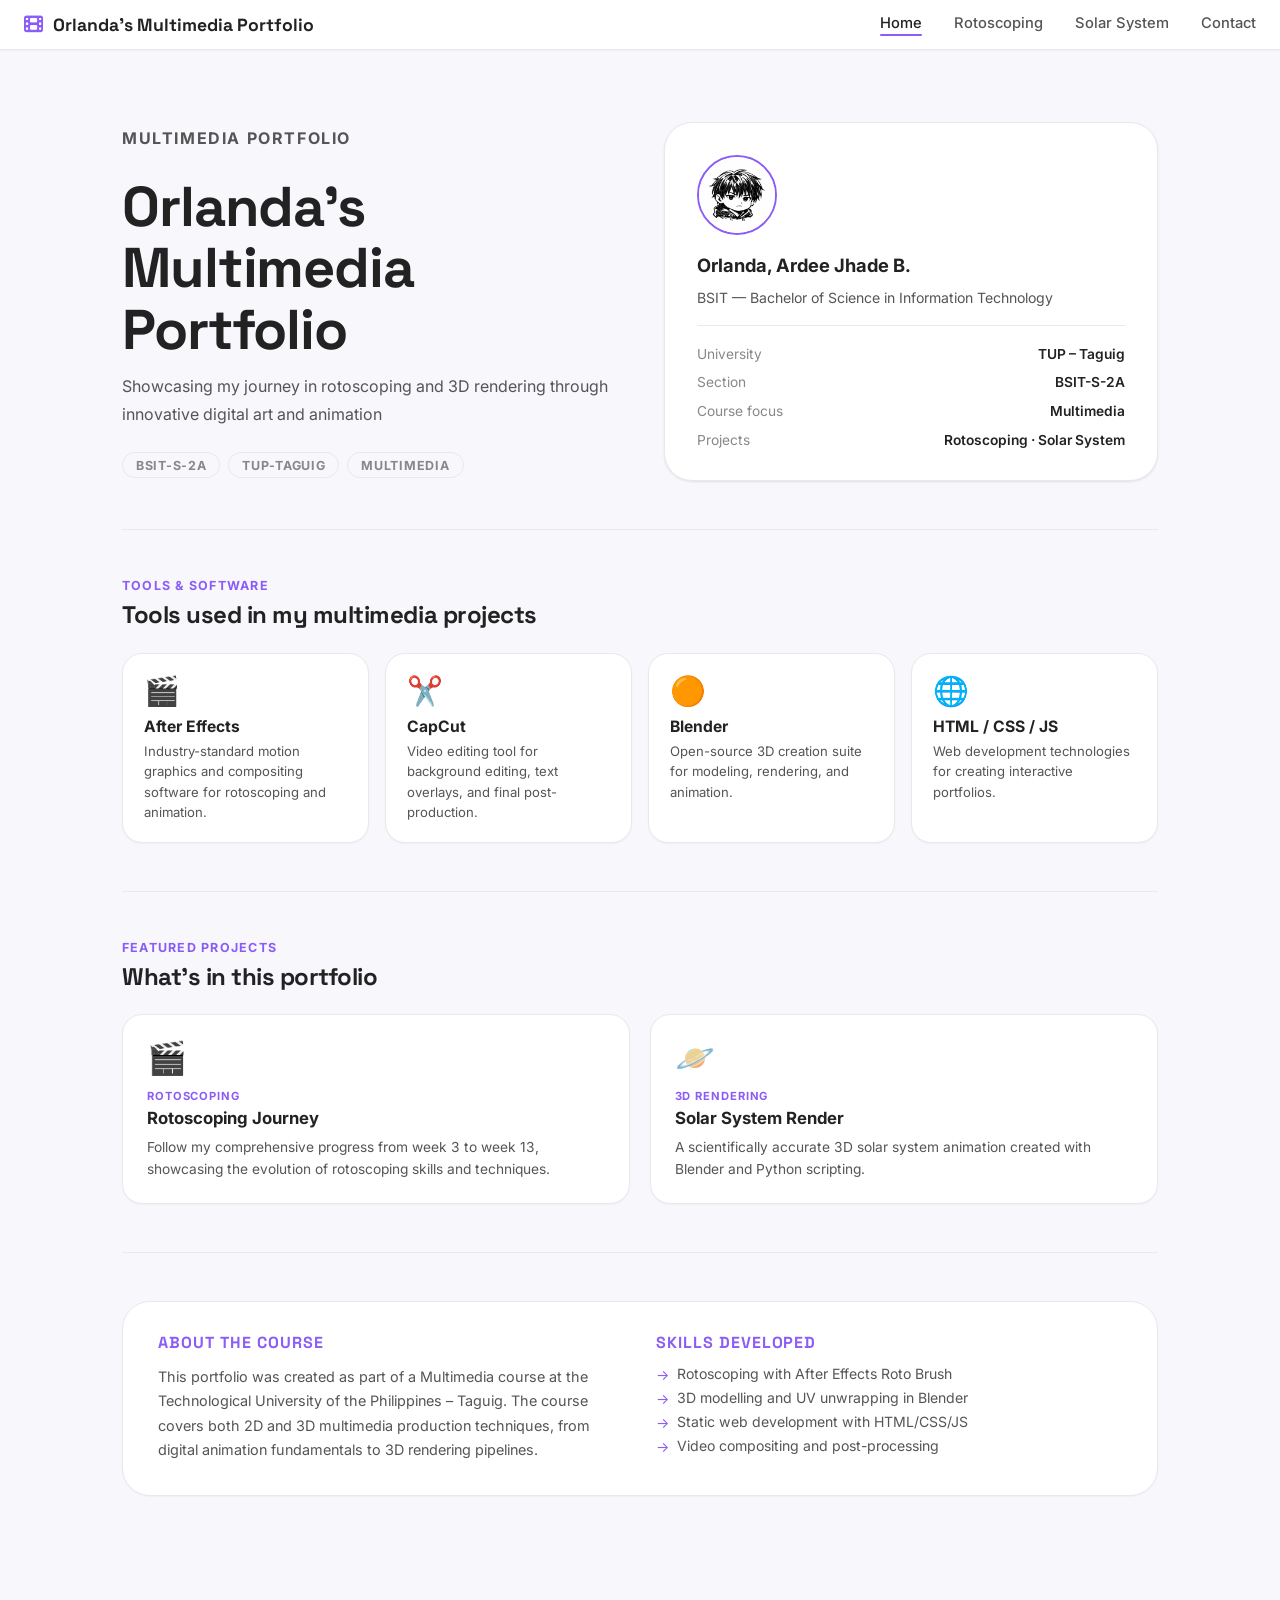
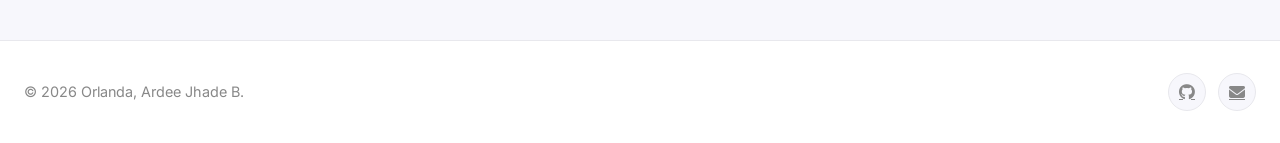
==== commit e8522883: "anomaly" ====
--- a/index.html
+++ b/index.html
@@ -80,8 +80,13 @@
         <div class="tools-grid">
           <div class="tool-card reveal">
             <span class="tool-icon">🎬</span>
-            <p class="tool-name">FlipaClip</p>
-            <p class="tool-desc">Frame-by-frame animation app for rotoscoping and digital animation.</p>
+            <p class="tool-name">After Effects</p>
+            <p class="tool-desc">Industry-standard motion graphics and compositing software for rotoscoping and animation.</p>
+          </div>
+          <div class="tool-card reveal">
+            <span class="tool-icon">✂️</span>
+            <p class="tool-name">CapCut</p>
+            <p class="tool-desc">Video editing tool for background editing, text overlays, and final post-production.</p>
           </div>
           <div class="tool-card reveal">
             <span class="tool-icon">🟠</span>
@@ -127,7 +132,7 @@
         <div>
           <h3>Skills Developed</h3>
           <ul class="course-list">
-            <li>Rotoscoping and frame-by-frame tracing</li>
+            <li>Rotoscoping with After Effects Roto Brush</li>
             <li>3D modelling and UV unwrapping in Blender</li>
             <li>Static web development with HTML/CSS/JS</li>
             <li>Video compositing and post-processing</li>
--- a/css/style.css
+++ b/css/style.css
@@ -1331,7 +1331,7 @@
 
 .tools-grid {
   display: grid;
-  grid-template-columns: repeat(3, 1fr);
+  grid-template-columns: repeat(4, 1fr);
   gap: 1rem;
 }
 
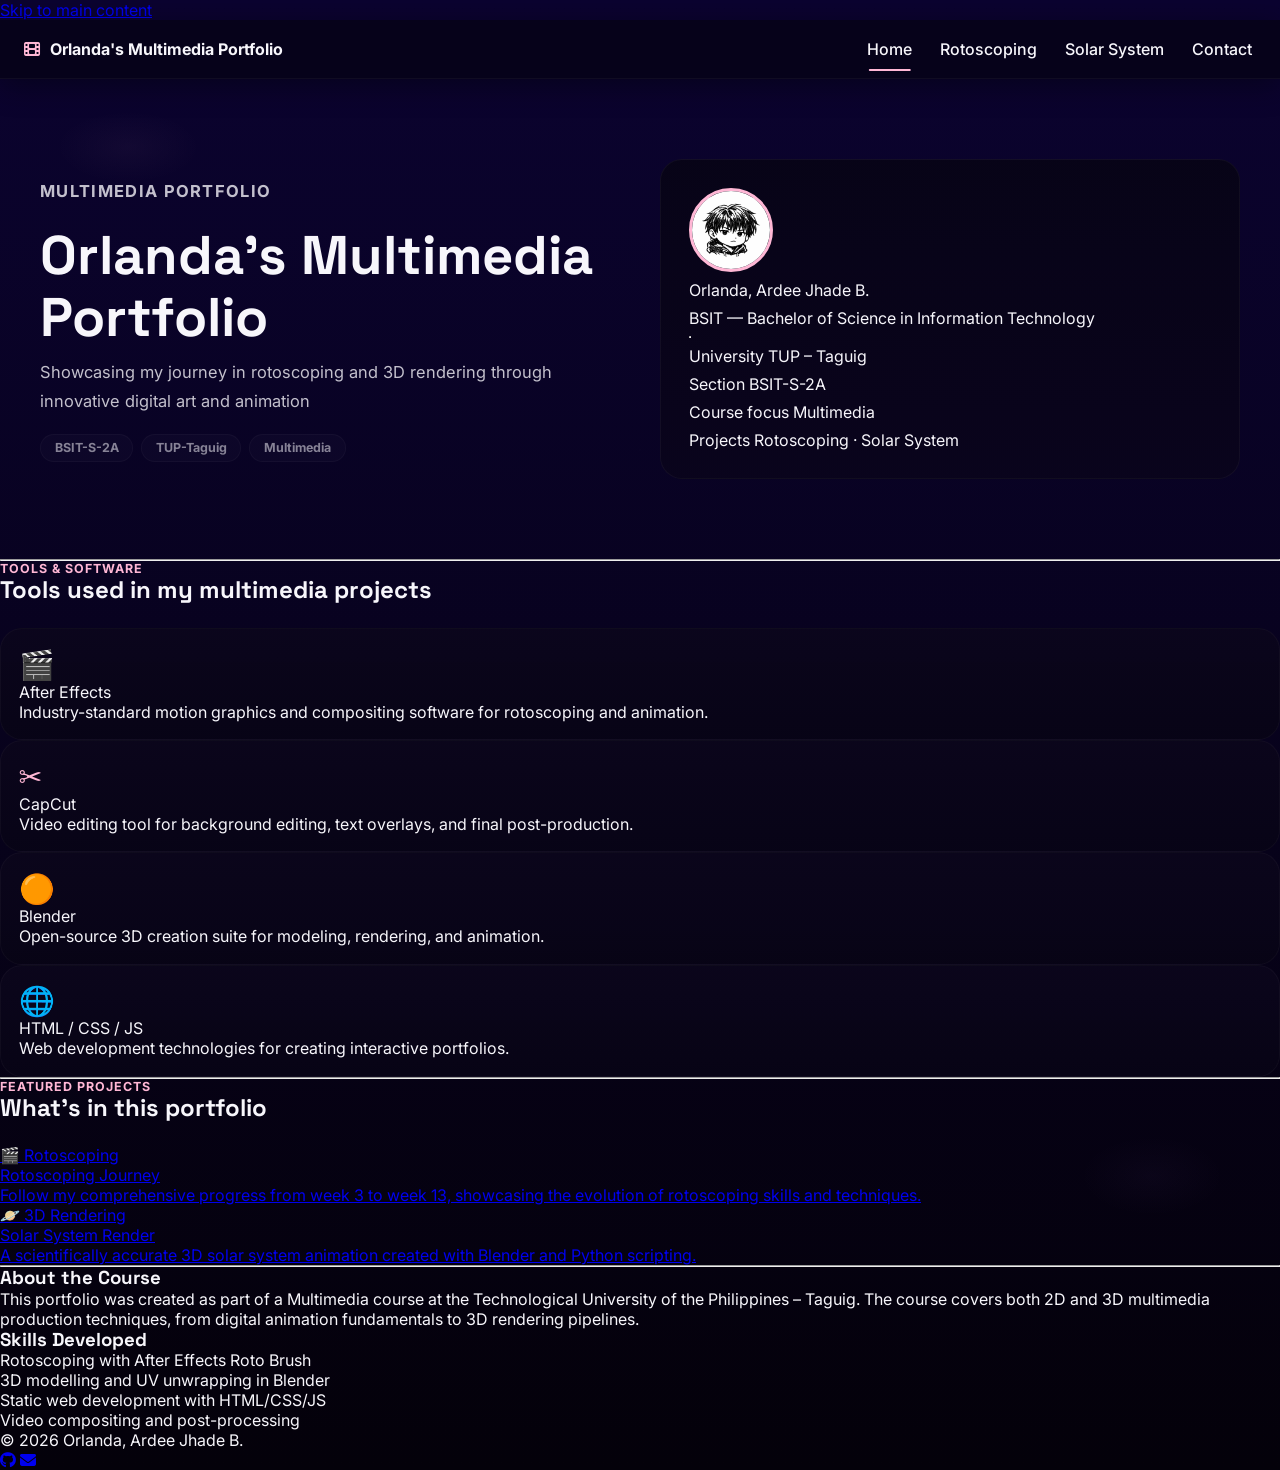
==== commit d8710d87: "website updates" ====
--- a/index.html
+++ b/index.html
@@ -1,168 +1,234 @@
-<!DOCTYPE html>
+<!doctype html>
 <html lang="en">
-<head>
-  <meta charset="UTF-8">
-  <meta name="viewport" content="width=device-width, initial-scale=1.0">
-  <meta name="description" content="Orlanda's Multimedia Portfolio — showcasing rotoscoping and 3D solar system animation projects with cutting-edge digital art techniques.">
-  <link rel="icon" type="image/x-icon" href="/multimedia/images/favicon.png">
-  <title>Orlanda's Multimedia Portfolio</title>
-  <link rel="stylesheet" href="css/style.css">
-  <link rel="stylesheet" href="https://cdnjs.cloudflare.com/ajax/libs/font-awesome/6.4.0/css/all.min.css">
-</head>
-<body>
-
-  <!-- Navbar -->
-  <nav class="nav-glass" id="navbar">
-    <div class="nav-inner">
-      <a href="index.html" class="nav-logo">
-        <i class="fas fa-film"></i>
-        <span>Orlanda's Multimedia Portfolio</span>
-      </a>
-      <button class="nav-toggle" id="navToggle" aria-label="Toggle navigation">
-        <i class="fas fa-bars"></i>
-      </button>
-      <div class="nav-links" id="navLinks">
-        <a href="index.html" class="active">Home</a>
-        <a href="rotoscoping.html">Rotoscoping</a>
-        <a href="solar-system.html">Solar System</a>
-        <a href="contact.html">Contact</a>
-      </div>
-    </div>
-  </nav>
-
-  <!-- Main Content -->
-  <main>
-    <!-- ── HERO ── -->
-    <section class="about-hero">
-      <div class="about-hero-left reveal">
-        <p class="eyebrow">Multimedia Portfolio</p>
-        <h1>Orlanda's Multimedia Portfolio</h1>
-        <p>Showcasing my journey in rotoscoping and 3D rendering through innovative digital art and animation</p>
-        <div class="about-pills">
-          <span class="about-pill">BSIT-S-2A</span>
-          <span class="about-pill">TUP-Taguig</span>
-          <span class="about-pill">Multimedia</span>
-        </div>
-      </div>
-      <!-- Profile card -->
-      <div class="profile-card reveal">
-        <img class="profile-avatar" src="images/adi.png" alt="Orlanda, Ardee Jhade B." />
-        <p class="profile-name">Orlanda, Ardee Jhade B.</p>
-        <p class="profile-sub">BSIT — Bachelor of Science in Information Technology</p>
-        <hr class="profile-divider" />
-        <div class="profile-row">
-          <span class="pr-key">University</span>
-          <span class="pr-val">TUP – Taguig</span>
-        </div>
-        <div class="profile-row">
-          <span class="pr-key">Section</span>
-          <span class="pr-val">BSIT-S-2A</span>
-        </div>
-        <div class="profile-row">
-          <span class="pr-key">Course focus</span>
-          <span class="pr-val">Multimedia</span>
-        </div>
-        <div class="profile-row">
-          <span class="pr-key">Projects</span>
-          <span class="pr-val">Rotoscoping · Solar System</span>
-        </div>
-      </div>
-    </section>
-    <!-- ── BODY ── -->
-    <div class="about-body">
-      <hr class="about-divider" />
-      <!-- Tools & Software -->
-      <div>
-        <div class="home-section-head reveal" style="margin-bottom:1.5rem">
-          <p class="eyebrow">Tools & Software</p>
-          <h2>Tools used in my multimedia projects</h2>
-        </div>
-        <div class="tools-grid">
-          <div class="tool-card reveal">
-            <span class="tool-icon">🎬</span>
-            <p class="tool-name">After Effects</p>
-            <p class="tool-desc">Industry-standard motion graphics and compositing software for rotoscoping and animation.</p>
-          </div>
-          <div class="tool-card reveal">
-            <span class="tool-icon">✂️</span>
-            <p class="tool-name">CapCut</p>
-            <p class="tool-desc">Video editing tool for background editing, text overlays, and final post-production.</p>
-          </div>
-          <div class="tool-card reveal">
-            <span class="tool-icon">🟠</span>
-            <p class="tool-name">Blender</p>
-            <p class="tool-desc">Open-source 3D creation suite for modeling, rendering, and animation.</p>
-          </div>
-          <div class="tool-card reveal">
-            <span class="tool-icon">🌐</span>
-            <p class="tool-name">HTML / CSS / JS</p>
-            <p class="tool-desc">Web development technologies for creating interactive portfolios.</p>
-          </div>
-        </div>
-      </div>
-      <hr class="about-divider" />
-      <!-- Projects -->
-      <div>
-        <div class="home-section-head reveal" style="margin-bottom:1.5rem">
-          <p class="eyebrow">Featured Projects</p>
-          <h2>What's in this portfolio</h2>
-        </div>
-        <div class="project-summary-grid">
-          <a class="ps-card reveal" href="rotoscoping.html">
-            <span class="ps-icon">🎬</span>
-            <span class="ps-tag">Rotoscoping</span>
-            <p class="ps-title">Rotoscoping Journey</p>
-            <p class="ps-desc">Follow my comprehensive progress from week 3 to week 13, showcasing the evolution of rotoscoping skills and techniques.</p>
-          </a>
-          <a class="ps-card reveal" href="solar-system.html">
-            <span class="ps-icon">🪐</span>
-            <span class="ps-tag">3D Rendering</span>
-            <p class="ps-title">Solar System Render</p>
-            <p class="ps-desc">A scientifically accurate 3D solar system animation created with Blender and Python scripting.</p>
-          </a>
-        </div>
-      </div>
-      <hr class="about-divider" />
-      <!-- Course context -->
-      <div class="course-box reveal">
-        <div>
-          <h3>About the Course</h3>
-          <p>This portfolio was created as part of a Multimedia course at the Technological University of the Philippines – Taguig. The course covers both 2D and 3D multimedia production techniques, from digital animation fundamentals to 3D rendering pipelines.</p>
-        </div>
-        <div>
-          <h3>Skills Developed</h3>
-          <ul class="course-list">
-            <li>Rotoscoping with After Effects Roto Brush</li>
-            <li>3D modelling and UV unwrapping in Blender</li>
-            <li>Static web development with HTML/CSS/JS</li>
-            <li>Video compositing and post-processing</li>
-          </ul>
-        </div>
-      </div>
-    </div>
-  </main>
-
-  <!-- Footer -->
-  <footer class="footer-glass">
-    <div class="footer-inner">
-      <p>&copy; <span id="current-year"></span> Orlanda, Ardee Jhade B.</p>
-      <div class="footer-socials">
-        <a href="https://github.com/AkiraJade" target="_blank" aria-label="GitHub"><i class="fab fa-github"></i></a>
-        <a href="mailto:jhadeorlanda117@gmail.com" aria-label="Email"><i class="fas fa-envelope"></i></a>
-      </div>
-    </div>
-  </footer>
-
-  <script>
-    // Set current year
-    document.getElementById('current-year').textContent = new Date().getFullYear();
-
-    // Mobile nav toggle
-    const navToggle = document.getElementById('navToggle');
-    const navLinks = document.getElementById('navLinks');
-    navToggle.addEventListener('click', () => {
-      navLinks.classList.toggle('active');
-    });
-  </script>
-</body>
-</html>+    <head>
+        <meta charset="UTF-8" />
+        <meta name="viewport" content="width=device-width, initial-scale=1.0" />
+        <meta
+            name="description"
+            content="Orlanda's Multimedia Portfolio — showcasing rotoscoping and 3D solar system animation projects with cutting-edge digital art techniques."
+        />
+        <link rel="icon" type="image/x-icon" href="images/favicon.png" />
+        <title>Orlanda's Multimedia Portfolio</title>
+        <link rel="stylesheet" href="css/style.css" />
+        <link
+            rel="stylesheet"
+            href="https://cdnjs.cloudflare.com/ajax/libs/font-awesome/6.4.0/css/all.min.css"
+        />
+    </head>
+    <body>
+        <a class="skip-link" href="#main">Skip to main content</a>
+
+        <!-- Navbar -->
+        <nav class="nav-glass" id="navbar">
+            <div class="nav-inner">
+                <a href="index.html" class="nav-logo">
+                    <i class="fas fa-film"></i>
+                    <span>Orlanda's Multimedia Portfolio</span>
+                </a>
+                <button
+                    class="nav-toggle"
+                    id="navToggle"
+                    aria-label="Toggle navigation"
+                >
+                    <i class="fas fa-bars"></i>
+                </button>
+                <div class="nav-links" id="navLinks">
+                    <a href="index.html" class="active">Home</a>
+                    <a href="rotoscoping.html">Rotoscoping</a>
+                    <a href="solar-system.html">Solar System</a>
+                    <a href="contact.html">Contact</a>
+                </div>
+            </div>
+        </nav>
+
+        <!-- Main Content -->
+        <main id="main" tabindex="-1">
+            <!-- ── HERO ── -->
+            <section class="about-hero">
+                <div class="about-hero-left reveal">
+                    <p class="eyebrow">Multimedia Portfolio</p>
+                    <h1>Orlanda's Multimedia Portfolio</h1>
+                    <p>
+                        Showcasing my journey in rotoscoping and 3D rendering
+                        through innovative digital art and animation
+                    </p>
+                    <div class="about-pills">
+                        <span class="about-pill">BSIT-S-2A</span>
+                        <span class="about-pill">TUP-Taguig</span>
+                        <span class="about-pill">Multimedia</span>
+                    </div>
+                </div>
+                <!-- Profile card -->
+                <div class="profile-card reveal">
+                    <img
+                        class="profile-avatar"
+                        src="images/adi.png"
+                        alt="Orlanda, Ardee Jhade B."
+                    />
+                    <p class="profile-name">Orlanda, Ardee Jhade B.</p>
+                    <p class="profile-sub">
+                        BSIT — Bachelor of Science in Information Technology
+                    </p>
+                    <hr class="profile-divider" />
+                    <div class="profile-row">
+                        <span class="pr-key">University</span>
+                        <span class="pr-val">TUP – Taguig</span>
+                    </div>
+                    <div class="profile-row">
+                        <span class="pr-key">Section</span>
+                        <span class="pr-val">BSIT-S-2A</span>
+                    </div>
+                    <div class="profile-row">
+                        <span class="pr-key">Course focus</span>
+                        <span class="pr-val">Multimedia</span>
+                    </div>
+                    <div class="profile-row">
+                        <span class="pr-key">Projects</span>
+                        <span class="pr-val">Rotoscoping · Solar System</span>
+                    </div>
+                </div>
+            </section>
+            <!-- ── BODY ── -->
+            <div class="about-body">
+                <hr class="about-divider" />
+                <!-- Tools & Software -->
+                <div>
+                    <div
+                        class="home-section-head reveal"
+                        style="margin-bottom: 1.5rem"
+                    >
+                        <p class="eyebrow">Tools & Software</p>
+                        <h2>Tools used in my multimedia projects</h2>
+                    </div>
+                    <div class="tools-grid">
+                        <div class="tool-card reveal">
+                            <span class="tool-icon">🎬</span>
+                            <p class="tool-name">After Effects</p>
+                            <p class="tool-desc">
+                                Industry-standard motion graphics and
+                                compositing software for rotoscoping and
+                                animation.
+                            </p>
+                        </div>
+                        <div class="tool-card reveal">
+                            <span class="tool-icon">✂️</span>
+                            <p class="tool-name">CapCut</p>
+                            <p class="tool-desc">
+                                Video editing tool for background editing, text
+                                overlays, and final post-production.
+                            </p>
+                        </div>
+                        <div class="tool-card reveal">
+                            <span class="tool-icon">🟠</span>
+                            <p class="tool-name">Blender</p>
+                            <p class="tool-desc">
+                                Open-source 3D creation suite for modeling,
+                                rendering, and animation.
+                            </p>
+                        </div>
+                        <div class="tool-card reveal">
+                            <span class="tool-icon">🌐</span>
+                            <p class="tool-name">HTML / CSS / JS</p>
+                            <p class="tool-desc">
+                                Web development technologies for creating
+                                interactive portfolios.
+                            </p>
+                        </div>
+                    </div>
+                </div>
+                <hr class="about-divider" />
+                <!-- Projects -->
+                <div>
+                    <div
+                        class="home-section-head reveal"
+                        style="margin-bottom: 1.5rem"
+                    >
+                        <p class="eyebrow">Featured Projects</p>
+                        <h2>What's in this portfolio</h2>
+                    </div>
+                    <div class="project-summary-grid">
+                        <a class="ps-card reveal" href="rotoscoping.html">
+                            <span class="ps-icon">🎬</span>
+                            <span class="ps-tag">Rotoscoping</span>
+                            <p class="ps-title">Rotoscoping Journey</p>
+                            <p class="ps-desc">
+                                Follow my comprehensive progress from week 3 to
+                                week 13, showcasing the evolution of rotoscoping
+                                skills and techniques.
+                            </p>
+                        </a>
+                        <a class="ps-card reveal" href="solar-system.html">
+                            <span class="ps-icon">🪐</span>
+                            <span class="ps-tag">3D Rendering</span>
+                            <p class="ps-title">Solar System Render</p>
+                            <p class="ps-desc">
+                                A scientifically accurate 3D solar system
+                                animation created with Blender and Python
+                                scripting.
+                            </p>
+                        </a>
+                    </div>
+                </div>
+                <hr class="about-divider" />
+                <!-- Course context -->
+                <div class="course-box reveal">
+                    <div>
+                        <h3>About the Course</h3>
+                        <p>
+                            This portfolio was created as part of a Multimedia
+                            course at the Technological University of the
+                            Philippines – Taguig. The course covers both 2D and
+                            3D multimedia production techniques, from digital
+                            animation fundamentals to 3D rendering pipelines.
+                        </p>
+                    </div>
+                    <div>
+                        <h3>Skills Developed</h3>
+                        <ul class="course-list">
+                            <li>Rotoscoping with After Effects Roto Brush</li>
+                            <li>3D modelling and UV unwrapping in Blender</li>
+                            <li>Static web development with HTML/CSS/JS</li>
+                            <li>Video compositing and post-processing</li>
+                        </ul>
+                    </div>
+                </div>
+            </div>
+        </main>
+
+        <!-- Footer -->
+        <footer class="footer-glass">
+            <div class="footer-inner">
+                <p>
+                    &copy; <span id="current-year"></span> Orlanda, Ardee Jhade
+                    B.
+                </p>
+                <div class="footer-socials">
+                    <a
+                        href="https://github.com/AkiraJade"
+                        target="_blank"
+                        aria-label="GitHub"
+                        ><i class="fab fa-github"></i
+                    ></a>
+                    <a
+                        href="mailto:jhadeorlanda117@gmail.com"
+                        aria-label="Email"
+                        ><i class="fas fa-envelope"></i
+                    ></a>
+                </div>
+            </div>
+        </footer>
+
+        <script>
+            // Set current year
+            document.getElementById("current-year").textContent =
+                new Date().getFullYear();
+
+            // Mobile nav toggle
+            const navToggle = document.getElementById("navToggle");
+            const navLinks = document.getElementById("navLinks");
+            navToggle.addEventListener("click", () => {
+                navLinks.classList.toggle("active");
+            });
+        </script>
+    </body>
+</html>
--- a/css/style.css
+++ b/css/style.css
@@ -1,1487 +1,1019 @@
 /* ============================================================
-   GLOBAL DESIGN SYSTEM — Bento Grid + Minimalism
-   Off White + Lavender + Deep Gray
+   GLOBAL STYLE — Futuristic / Space (Midnight Purple + Sakura Pink)
+   - Updated palette to: midnight purple, sakura pink, white, black
+   - Rotoscoping-specific tweaks
+   - Landing page half/half layout refinements
+   - Improved planet layout (description left / info right)
+   - Smooth transitions and micro-interactions
    ============================================================ */
 
 /* ---- Google Fonts ---- */
-@import url('https://fonts.googleapis.com/css2?family=Inter:wght@300;400;500;600;700;800;900&family=Space+Grotesk:wght@400;500;600;700&display=swap');
-
-/* ---- CSS Custom Properties ---- */
+@import url("https://fonts.googleapis.com/css2?family=Inter:wght@300;400;500;600;700;800;900&family=Space+Grotesk:wght@400;500;600;700&display=swap");
+
+/* ---- CSS Custom Properties (Palette + Tokens) ---- */
 :root {
-  /* Core Palette */
-  --bg: #F7F7FC;
-  --bg-warm: #F0F0F8;
-  --card: #FFFFFF;
-  --card-hover: #FAFAFF;
-  --text: #222222;
-  --text-secondary: #555555;
-  --text-muted: #888888;
-  --accent: #8B5CF6;
-  --accent-light: #A78BFA;
-  --accent-lighter: #C4B5FD;
-  --accent-faint: rgba(139, 92, 246, 0.08);
-  --accent-bg: rgba(139, 92, 246, 0.06);
-  --accent-dark: #7C3AED;
-
-  /* Borders & Shadows */
-  --border: #E8E8ED;
-  --border-hover: #D0D0DA;
-  --shadow-xs: 0 1px 2px rgba(0, 0, 0, 0.04);
-  --shadow-sm: 0 1px 3px rgba(0, 0, 0, 0.06), 0 1px 2px rgba(0, 0, 0, 0.04);
-  --shadow-md: 0 4px 12px rgba(0, 0, 0, 0.06), 0 1px 3px rgba(0, 0, 0, 0.04);
-  --shadow-lg: 0 8px 24px rgba(0, 0, 0, 0.08), 0 2px 6px rgba(0, 0, 0, 0.04);
-  --shadow-xl: 0 16px 48px rgba(0, 0, 0, 0.1), 0 4px 12px rgba(0, 0, 0, 0.04);
-
-  /* Transitions */
-  --transition-smooth: all 0.3s cubic-bezier(0.25, 0.46, 0.45, 0.94);
-  --transition-bounce: all 0.4s cubic-bezier(0.34, 1.56, 0.64, 1);
-
-  /* Border Radius */
-  --radius-sm: 10px;
-  --radius-md: 14px;
-  --radius-lg: 20px;
-  --radius-xl: 28px;
-  --radius-full: 9999px;
-
-  /* Legacy compat — used by inline styles in rotoscoping.html */
-  --panel: var(--card);
-  --line: var(--border);
-  --muted: var(--text-muted);
-  --accent-2: var(--accent);
-
-  /* Legacy compat — used by inline styles in solar-system + contact */
-  --purple-neon: #8B5CF6;
-  --purple-vivid: #8B5CF6;
-  --purple-soft: #A78BFA;
-  --purple-faint: rgba(139, 92, 246, 0.08);
-  --violet-deep: #7C3AED;
-  --violet-electric: #7C3AED;
-  --magenta-glow: #A855F7;
-  --pink-accent: #D946EF;
-  --orchid: #C026D3;
-  --text-primary: #222222;
-  --midnight-dark: #F7F7FC;
-  --border-glass: #E8E8ED;
-  --border-neo: #E8E8ED;
-  --glass-bg: #FFFFFF;
-  --glass-bg-strong: #FFFFFF;
-  --glass-border: 1px solid #E8E8ED;
-  --glass-blur: 0px;
-  --glass-blur-heavy: 0px;
-  --glass-shadow: 0 1px 3px rgba(0, 0, 0, 0.06);
-  --neo-shadow-light: rgba(139, 92, 246, 0.04);
-  --neo-shadow-dark: rgba(0, 0, 0, 0.06);
-  --neo-raised: 0 4px 12px rgba(0, 0, 0, 0.06);
-  --neo-inset: inset 0 1px 3px rgba(0, 0, 0, 0.04);
-  --neo-flat: 0 1px 3px rgba(0, 0, 0, 0.06);
-  --midnight-deepest: #F7F7FC;
-  --midnight-deep: #F0F0F8;
-  --midnight-base: #F7F7FC;
-}
-
-/* ---- Base Reset & Body ---- */
-*, *::before, *::after {
-  box-sizing: border-box;
-  margin: 0;
-  padding: 0;
+    /* Primary palette (user requested) */
+    --midnight-purple: #0b0330; /* deep midnight purple background tint */
+    --midnight-ink: #04010a; /* near-black for deepest areas */
+    --sakura-pink: #ffb7d5; /* sakura pink accent */
+    --sakura-pink-2: #ffc8e5; /* lighter sakura */
+    --white: #ffffff;
+    --pure-black: #000000;
+
+    /* Text */
+    --text-primary: #f7f6fb; /* gentle white for readability */
+    --text-secondary: rgba(247, 246, 251, 0.78);
+    --text-muted: rgba(247, 246, 251, 0.52);
+
+    /* Cards / surfaces */
+    --card: rgba(12, 6, 28, 0.84);
+    --card-strong: rgba(8, 4, 18, 0.96);
+
+    /* Accent variants */
+    --accent: var(--sakura-pink);
+    --accent-light: var(--sakura-pink-2);
+    --accent-faint: rgba(255, 183, 213, 0.08);
+    --accent-glow: 0 10px 40px rgba(255, 183, 213, 0.14);
+
+    /* Borders & shadows */
+    --glass-border: rgba(255, 255, 255, 0.08);
+    --shadow-xs: 0 2px 8px rgba(0, 0, 0, 0.28);
+    --shadow-sm: 0 8px 28px rgba(0, 0, 0, 0.34);
+    --shadow-lg: 0 18px 60px rgba(0, 0, 0, 0.46);
+
+    /* Radius & transitions */
+    --radius-sm: 8px;
+    --radius-md: 14px;
+    --radius-lg: 22px;
+    --radius-xl: 30px;
+    --radius-full: 9999px;
+
+    --ease-smooth: cubic-bezier(0.22, 1, 0.36, 1);
+    --transition-smooth: all 0.36s var(--ease-smooth);
+
+    /* Layout tokens */
+    --content-max: 1280px;
+}
+
+/* ---- Global reset & body ---- */
+*,
+*::before,
+*::after {
+    box-sizing: border-box;
+    margin: 0;
+    padding: 0;
 }
 
 html {
-  scroll-behavior: smooth;
-  font-size: 16px;
+    font-size: 16px;
+    scroll-behavior: smooth;
 }
 
 body {
-  font-family: 'Inter', -apple-system, BlinkMacSystemFont, sans-serif;
-  background: var(--bg);
-  color: var(--text);
-  min-height: 100vh;
-  overflow-x: hidden;
-  -webkit-font-smoothing: antialiased;
-  -moz-osx-font-smoothing: grayscale;
-}
-
-/* ---- Custom Scrollbar ---- */
+    font-family:
+        "Inter",
+        system-ui,
+        -apple-system,
+        "Segoe UI",
+        Roboto,
+        "Helvetica Neue",
+        Arial;
+    color: var(--text-primary);
+    background:
+        radial-gradient(
+            1200px 600px at 10% 10%,
+            rgba(255, 183, 213, 0.035),
+            transparent 6%
+        ),
+        radial-gradient(
+            900px 500px at 90% 80%,
+            rgba(180, 124, 255, 0.03),
+            transparent 8%
+        ),
+        linear-gradient(
+            180deg,
+            var(--midnight-purple) 0%,
+            var(--midnight-ink) 100%
+        );
+    min-height: 100vh;
+    -webkit-font-smoothing: antialiased;
+    -moz-osx-font-smoothing: grayscale;
+    overflow-x: hidden;
+}
+
+/* ---- Selection & scrollbar ---- */
+::selection {
+    background: rgba(255, 183, 213, 0.14);
+    color: var(--midnight-ink);
+}
 ::-webkit-scrollbar {
-  width: 8px;
-}
-
+    width: 10px;
+    height: 10px;
+}
 ::-webkit-scrollbar-track {
-  background: var(--bg);
-}
-
+    background: transparent;
+}
 ::-webkit-scrollbar-thumb {
-  background: var(--accent-lighter);
-  border-radius: var(--radius-full);
-}
-
-::-webkit-scrollbar-thumb:hover {
-  background: var(--accent);
-}
-
-/* ---- Selection ---- */
-::selection {
-  background: rgba(139, 92, 246, 0.18);
-  color: var(--text);
+    background: linear-gradient(180deg, var(--accent-light), var(--accent));
+    border-radius: 999px;
+    border: 2px solid rgba(0, 0, 0, 0.18);
+}
+
+/* Firefox */
+* {
+    scrollbar-width: thin;
+    scrollbar-color: rgba(255, 183, 213, 0.14) transparent;
 }
 
 /* ---- Typography ---- */
-h1, h2, h3, h4 {
-  font-family: 'Space Grotesk', 'Inter', sans-serif;
-  font-weight: 700;
-  letter-spacing: -0.02em;
-  line-height: 1.15;
-  color: var(--text);
-}
-
+h1,
+h2,
+h3,
+h4 {
+    font-family: "Space Grotesk", "Inter", sans-serif;
+    color: var(--text-primary);
+    line-height: 1.15;
+}
 .gradient-text {
-  color: var(--accent);
-}
-
+    color: var(--accent);
+}
 .eyebrow {
-  font-size: 0.78rem;
-  font-weight: 700;
-  letter-spacing: 0.1em;
-  text-transform: uppercase;
-  color: var(--accent);
-  margin-bottom: 0.5rem;
-}
-
-.home-section-head h2 {
-  font-size: 1.5rem;
-  color: var(--text);
-}
-
-.reveal {
-  opacity: 1;
-}
-
-/* ---- Bento Card (Primary) ---- */
+    font-size: 0.78rem;
+    font-weight: 700;
+    color: var(--accent);
+    letter-spacing: 0.08em;
+    text-transform: uppercase;
+}
+
+/* ---- Cards / Glass surfaces ---- */
 .glass-card,
+.glass-card-strong,
+.hero-glass,
+.cta-glass,
+.overview-glass {
+    background: linear-gradient(
+        180deg,
+        rgba(24, 12, 40, 0.85),
+        rgba(8, 4, 22, 0.78)
+    );
+    border: 1px solid var(--glass-border);
+    border-radius: var(--radius-xl);
+    box-shadow: var(--shadow-sm);
+    transition: var(--transition-smooth);
+    position: relative;
+    overflow: hidden;
+}
+
+/* stronger surface */
 .glass-card-strong {
-  background: var(--card);
-  border: 1px solid var(--border);
-  border-radius: var(--radius-lg);
-  box-shadow: var(--shadow-sm);
-  transition: var(--transition-smooth);
-  position: relative;
-  overflow: hidden;
-}
-
-.glass-card:hover {
-  transform: translateY(-4px);
-  box-shadow: var(--shadow-lg);
-  border-color: var(--border-hover);
-}
-
-/* ---- Neo Card (now Bento) ---- */
-.neo-card {
-  background: var(--card);
-  border-radius: var(--radius-lg);
-  box-shadow: var(--shadow-sm);
-  border: 1px solid var(--border);
-  transition: var(--transition-smooth);
-  position: relative;
-}
-
-.neo-card:hover {
-  box-shadow: var(--shadow-lg);
-  transform: translateY(-4px);
-}
-
-.neo-inset {
-  background: var(--bg);
-  border-radius: var(--radius-md);
-  border: 1px solid var(--border);
+    background: linear-gradient(
+        180deg,
+        rgba(10, 4, 24, 0.98),
+        rgba(6, 2, 12, 0.98)
+    );
+}
+
+/* subtle lift on hover */
+.glass-card:hover,
+.glass-card-strong:hover {
+    transform: translateY(-6px);
+    box-shadow: var(--shadow-lg);
+    border-color: rgba(255, 255, 255, 0.12);
 }
 
 /* ---- Navbar ---- */
 .nav-glass {
-  background: rgba(255, 255, 255, 0.92);
-  backdrop-filter: blur(12px);
-  -webkit-backdrop-filter: blur(12px);
-  border-bottom: 1px solid var(--border);
-  box-shadow: var(--shadow-xs);
-  position: sticky;
-  top: 0;
-  z-index: 100;
-  transition: var(--transition-smooth);
-}
-
+    position: sticky;
+    top: 0;
+    z-index: 120;
+    background: rgba(6, 3, 20, 0.75);
+    backdrop-filter: blur(8px);
+    border-bottom: 1px solid rgba(255, 255, 255, 0.04);
+    box-shadow: 0 6px 30px rgba(0, 0, 0, 0.38);
+    transition: var(--transition-smooth);
+}
 .nav-glass .nav-inner {
-  max-width: 1280px;
-  margin: 0 auto;
-  padding: 0.85rem 1.5rem;
-  display: flex;
-  justify-content: space-between;
-  align-items: center;
-}
-
-.nav-glass .nav-logo {
-  display: flex;
-  align-items: center;
-  gap: 0.6rem;
-  text-decoration: none;
-  color: var(--text);
-  font-family: 'Space Grotesk', sans-serif;
-  font-weight: 700;
-  font-size: 1.1rem;
-  transition: var(--transition-smooth);
-}
-
-.nav-glass .nav-logo i {
-  color: var(--accent);
-  font-size: 1.2rem;
-}
-
-.nav-glass .nav-links {
-  display: flex;
-  gap: 2rem;
-  list-style: none;
-  align-items: center;
-}
-
-.nav-glass .nav-links a {
-  color: var(--text-secondary);
-  text-decoration: none;
-  font-size: 0.92rem;
-  font-weight: 500;
-  position: relative;
-  padding-bottom: 4px;
-  transition: color 0.3s ease;
-}
-
-.nav-glass .nav-links a::after {
-  content: '';
-  position: absolute;
-  bottom: 0;
-  left: 50%;
-  width: 0;
-  height: 2px;
-  background: var(--accent);
-  border-radius: 1px;
-  transition: all 0.3s ease;
-  transform: translateX(-50%);
-}
-
-.nav-glass .nav-links a:hover,
-.nav-glass .nav-links a.active {
-  color: var(--text);
-}
-
-.nav-glass .nav-links a:hover::after,
-.nav-glass .nav-links a.active::after {
-  width: 100%;
-}
-
-/* Mobile nav toggle */
+    max-width: var(--content-max);
+    margin: 0 auto;
+    padding: 0.85rem 1.5rem;
+    display: flex;
+    align-items: center;
+    justify-content: space-between;
+    gap: 1rem;
+}
+.nav-logo {
+    display: flex;
+    gap: 0.6rem;
+    align-items: center;
+    color: var(--text-primary);
+    font-weight: 700;
+    text-decoration: none;
+}
+.nav-logo i {
+    color: var(--accent);
+}
+.nav-links {
+    display: flex;
+    gap: 1.25rem;
+    align-items: center;
+}
+.nav-links a {
+    color: var(--text-primary);
+    text-decoration: none;
+    font-weight: 500;
+    padding: 0.35rem 0.25rem;
+    position: relative;
+    transition: color 0.2s;
+}
+.nav-links a::after {
+    content: "";
+    position: absolute;
+    left: 50%;
+    transform: translateX(-50%);
+    bottom: -6px;
+    height: 2px;
+    width: 0;
+    background: var(--accent);
+    border-radius: 2px;
+    transition: width 0.28s var(--ease-smooth);
+}
+.nav-links a:hover::after,
+.nav-links a.active::after {
+    width: 80%;
+}
+
+/* mobile nav toggle */
 .nav-toggle {
-  display: none;
-  background: none;
-  border: none;
-  color: var(--text);
-  font-size: 1.5rem;
-  cursor: pointer;
-  padding: 0.5rem;
-}
-
+    display: none;
+    background: none;
+    border: none;
+    color: var(--text-primary);
+    font-size: 1.45rem;
+}
 @media (max-width: 768px) {
-  .nav-toggle {
-    display: block;
-  }
-  .nav-glass .nav-links {
-    display: none;
-    position: absolute;
-    top: 100%;
-    left: 0;
-    right: 0;
+    .nav-toggle {
+        display: block;
+    }
+    .nav-links {
+        display: none;
+        position: absolute;
+        top: 100%;
+        left: 0;
+        right: 0;
+        background: rgba(8, 4, 24, 0.96);
+        flex-direction: column;
+        padding: 0.6rem 0;
+        gap: 0;
+        border-bottom: 1px solid rgba(255, 255, 255, 0.04);
+    }
+    .nav-links.active {
+        display: flex;
+    }
+    .nav-links a {
+        padding: 0.9rem 1.25rem;
+        width: 100%;
+        text-align: center;
+    }
+    .nav-links a::after {
+        display: none;
+    }
+}
+
+/* ---- Hero / Landing: half / half layout tweaks ----
+   User asked landing page to be "half half".
+   The main landing hero uses `.about-hero` (index.html). Keep columns equal on large screens.
+*/
+.about-hero {
+    max-width: var(--content-max);
+    margin: 2.5rem auto;
+    padding: 2.5rem;
+    display: grid;
+    grid-template-columns: 1fr 1fr;
+    gap: 2.5rem;
+    align-items: center;
+}
+@media (max-width: 900px) {
+    .about-hero {
+        grid-template-columns: 1fr;
+        padding: 1.5rem;
+        gap: 1.25rem;
+    }
+}
+
+/* ensure hero text left / profile right with consistent glass surfaces */
+.about-hero-left {
+    padding: 1rem 0;
+}
+.about-hero-left h1 {
+    font-size: clamp(2rem, 4.5vw, 3.4rem);
+    margin-bottom: 0.6rem;
+    color: var(--text-primary);
+}
+.about-hero-left p {
+    color: var(--text-secondary);
+    line-height: 1.75;
+    font-size: 1.03rem;
+    margin-bottom: 1.1rem;
+}
+
+/* profile card styles retained but tuned for color palette */
+.profile-card {
+    padding: 1.75rem;
+    border-radius: var(--radius-lg);
+    display: flex;
     flex-direction: column;
-    gap: 0;
-    background: rgba(255, 255, 255, 0.98);
-    backdrop-filter: blur(12px);
-    border-bottom: 1px solid var(--border);
-    padding: 0.75rem 0;
-    box-shadow: var(--shadow-md);
-  }
-  .nav-glass .nav-links.active {
+    gap: 0.5rem;
+    align-items: flex-start;
+    background: linear-gradient(
+        180deg,
+        rgba(8, 4, 22, 0.92),
+        rgba(10, 4, 28, 0.94)
+    );
+    border: 1px solid rgba(255, 255, 255, 0.04);
+}
+.profile-avatar {
+    width: 84px;
+    height: 84px;
+    border-radius: 50%;
+    object-fit: cover;
+    border: 3px solid var(--accent);
+}
+
+/* about pills */
+.about-pills {
     display: flex;
-  }
-  .nav-glass .nav-links a {
-    padding: 0.8rem 1.5rem;
-    width: 100%;
-    text-align: center;
-  }
-  .nav-glass .nav-links a::after {
-    display: none;
-  }
-}
-
-/* ---- Hero Section ---- */
-.hero-glass {
-  position: relative;
-  padding: 4rem 2rem;
-  border-radius: var(--radius-xl);
-  overflow: hidden;
-  text-align: center;
-  margin-bottom: 4rem;
-  background: var(--card);
-  border: 1px solid var(--border);
-  box-shadow: var(--shadow-sm);
-}
-
-.hero-glass::before,
-.hero-glass::after {
-  display: none;
-}
-
-.hero-glass h1 {
-  font-size: clamp(2.5rem, 6vw, 4.5rem);
-  margin-bottom: 1.5rem;
-  position: relative;
-  z-index: 2;
-  color: var(--accent);
-}
-
-.hero-glass p {
-  font-size: clamp(1rem, 2vw, 1.25rem);
-  color: var(--text-secondary);
-  max-width: 700px;
-  margin: 0 auto 2rem auto;
-  line-height: 1.7;
-  position: relative;
-  z-index: 2;
+    gap: 0.5rem;
+    flex-wrap: wrap;
+}
+.about-pill {
+    padding: 0.35rem 0.85rem;
+    border-radius: 999px;
+    font-weight: 700;
+    font-size: 0.78rem;
+    color: var(--text-muted);
+    background: rgba(255, 255, 255, 0.02);
+    border: 1px solid rgba(255, 255, 255, 0.03);
 }
 
 /* ---- Buttons ---- */
 .btn-glow {
-  display: inline-flex;
-  align-items: center;
-  gap: 0.5rem;
-  padding: 0.8rem 1.8rem;
-  border-radius: var(--radius-md);
-  font-weight: 600;
-  font-size: 0.92rem;
-  text-decoration: none;
-  cursor: pointer;
-  border: none;
-  transition: var(--transition-smooth);
-  position: relative;
-  overflow: hidden;
-}
-
-.btn-glow-primary {
-  background: var(--accent);
-  color: #fff;
-  box-shadow: 0 2px 8px rgba(139, 92, 246, 0.25);
-}
-
-.btn-glow-primary::before {
-  display: none;
-}
-
-.btn-glow-primary:hover {
-  background: var(--accent-dark);
-  transform: translateY(-2px);
-  box-shadow: 0 4px 16px rgba(139, 92, 246, 0.35);
-}
-
-.btn-glow-secondary {
-  background: var(--accent-faint);
-  color: var(--accent);
-  border: 1px solid rgba(139, 92, 246, 0.2);
-}
-
-.btn-glow-secondary:hover {
-  background: rgba(139, 92, 246, 0.12);
-  border-color: var(--accent-light);
-  transform: translateY(-2px);
-}
-
+    display: inline-flex;
+    gap: 0.6rem;
+    align-items: center;
+    padding: 0.75rem 1.4rem;
+    border-radius: var(--radius-md);
+    font-weight: 700;
+    cursor: pointer;
+    transition: var(--transition-smooth);
+    border: none;
+    text-decoration: none;
+}
 .btn-glow-white {
-  background: var(--accent);
-  color: #fff;
-  font-weight: 700;
-  box-shadow: 0 2px 8px rgba(139, 92, 246, 0.2);
-}
-
-.btn-glow-white:hover {
-  background: var(--accent-dark);
-  transform: translateY(-2px);
-  box-shadow: 0 4px 16px rgba(139, 92, 246, 0.3);
-}
-
+    background: linear-gradient(180deg, var(--accent), var(--accent-light));
+    color: var(--pure-black);
+    box-shadow: var(--accent-glow);
+}
 .btn-glow-dark {
-  background: var(--card);
-  color: var(--text);
-  border: 1px solid var(--border);
-}
-
-.btn-glow-dark:hover {
-  background: var(--bg);
-  border-color: var(--border-hover);
-  transform: translateY(-2px);
-  box-shadow: var(--shadow-md);
-}
-
-.btn-group {
-  display: flex;
-  flex-wrap: wrap;
-  gap: 1rem;
-  justify-content: center;
-  position: relative;
-  z-index: 2;
-}
-
-/* ---- Section Headers ---- */
-.section-title {
-  text-align: center;
-  margin-bottom: 3rem;
-}
-
-.section-title h2 {
-  font-size: clamp(1.8rem, 4vw, 2.8rem);
-  margin-bottom: 0.5rem;
-}
-
-.section-title p {
-  color: var(--text-secondary);
-  font-size: 1.05rem;
-  max-width: 600px;
-  margin: 0 auto;
-  line-height: 1.6;
-}
-
-/* ---- Project Cards ---- */
-.project-card {
-  background: var(--card);
-  border: 1px solid var(--border);
-  border-radius: var(--radius-lg);
-  padding: 2rem;
-  position: relative;
-  overflow: hidden;
-  box-shadow: var(--shadow-sm);
-  transition: var(--transition-smooth);
-}
-
-.project-card::before {
-  display: none;
-}
-
-.project-card:hover {
-  transform: translateY(-4px);
-  box-shadow: var(--shadow-lg);
-  border-color: var(--accent-lighter);
-}
-
-.project-card:hover::before {
-  display: none;
-}
-
-.project-icon {
-  width: 56px;
-  height: 56px;
-  border-radius: var(--radius-md);
-  display: flex;
-  align-items: center;
-  justify-content: center;
-  font-size: 1.4rem;
-  color: #fff;
-  flex-shrink: 0;
-  box-shadow: var(--shadow-sm);
-}
-
-.project-icon.purple-icon {
-  background: var(--accent);
-}
-
-.project-icon.pink-icon {
-  background: #D946EF;
-}
-
-.tag {
-  display: inline-block;
-  padding: 0.25rem 0.75rem;
-  border-radius: var(--radius-full);
-  font-size: 0.78rem;
-  font-weight: 600;
-  background: var(--accent-faint);
-  color: var(--accent);
-  border: 1px solid rgba(139, 92, 246, 0.12);
-  transition: var(--transition-smooth);
-}
-
-.tag:hover {
-  background: rgba(139, 92, 246, 0.14);
-}
-
-.tag.pink {
-  background: rgba(217, 70, 239, 0.08);
-  color: #C026D3;
-  border-color: rgba(217, 70, 239, 0.12);
-}
-
-.tag.pink:hover {
-  background: rgba(217, 70, 239, 0.14);
-}
-
-/* ---- Info Cards ---- */
-.info-icon {
-  width: 60px;
-  height: 60px;
-  border-radius: 50%;
-  display: flex;
-  align-items: center;
-  justify-content: center;
-  background: var(--accent);
-  color: #fff;
-  font-size: 1.3rem;
-  box-shadow: 0 2px 10px rgba(139, 92, 246, 0.2);
-  margin: 0 auto 1rem auto;
-  transition: var(--transition-bounce);
-}
-
-.info-icon:hover {
-  transform: scale(1.08) rotate(-5deg);
-}
-
-/* ---- CTA Section ---- */
-.cta-glass {
-  background: var(--card);
-  border: 1px solid var(--border);
-  border-radius: var(--radius-xl);
-  padding: 3rem 2rem;
-  text-align: center;
-  position: relative;
-  overflow: hidden;
-  box-shadow: var(--shadow-sm);
-}
-
-.cta-glass::before {
-  display: none;
-}
-
-.cta-glass h2 {
-  font-size: clamp(1.6rem, 3vw, 2.2rem);
-  margin-bottom: 1rem;
-  color: var(--text);
-}
-
-.cta-glass p {
-  color: var(--text-secondary);
-  font-size: 1.05rem;
-  margin-bottom: 2rem;
-  max-width: 600px;
-  margin-left: auto;
-  margin-right: auto;
-}
-
-/* ---- Footer ---- */
-.footer-glass {
-  background: var(--card);
-  border-top: 1px solid var(--border);
-  margin-top: 5rem;
-  padding: 2rem 0;
-}
-
-.footer-inner {
-  max-width: 1280px;
-  margin: 0 auto;
-  padding: 0 1.5rem;
-  display: flex;
-  flex-wrap: wrap;
-  justify-content: space-between;
-  align-items: center;
-  gap: 1rem;
-}
-
-.footer-inner p {
-  color: var(--text-muted);
-  font-size: 0.9rem;
-}
-
-.footer-socials {
-  display: flex;
-  gap: 0.75rem;
-}
-
-.footer-socials a {
-  color: var(--text-muted);
-  font-size: 1rem;
-  transition: var(--transition-smooth);
-  width: 38px;
-  height: 38px;
-  display: flex;
-  align-items: center;
-  justify-content: center;
-  border-radius: 50%;
-  background: var(--bg);
-  border: 1px solid var(--border);
-}
-
-.footer-socials a:hover {
-  color: var(--accent);
-  background: var(--accent-faint);
-  border-color: var(--accent-lighter);
-  transform: translateY(-2px);
-}
-
-/* ---- Content Container ---- */
+    background: transparent;
+    color: var(--text-primary);
+    border: 1px solid rgba(255, 255, 255, 0.04);
+}
+.btn-glow:hover {
+    transform: translateY(-3px);
+}
+
+/* ---- Content container & sections ---- */
 .container {
-  max-width: 1280px;
-  margin: 0 auto;
-  padding: 0 1.5rem;
-}
-
+    max-width: var(--content-max);
+    margin: 0 auto;
+    padding: 0 1.25rem;
+}
 .content-section {
-  padding: 4rem 0;
-}
-
-/* ---- Process / Step Cards (Rotoscoping) ---- */
-.step-card {
-  background: var(--card);
-  border: 1px solid var(--border);
-  border-radius: var(--radius-lg);
-  padding: 2rem;
-  padding-left: 5rem;
-  position: relative;
-  overflow: hidden;
-  box-shadow: var(--shadow-sm);
-  transition: var(--transition-smooth);
-}
-
-.step-card:hover {
-  transform: translateY(-4px);
-  box-shadow: var(--shadow-lg);
-  border-color: var(--accent-lighter);
-}
-
-.step-number {
-  position: absolute;
-  left: 1.25rem;
-  top: 2rem;
-  width: 44px;
-  height: 44px;
-  border-radius: 50%;
-  display: flex;
-  align-items: center;
-  justify-content: center;
-  font-weight: 700;
-  font-size: 1.1rem;
-  font-family: 'Space Grotesk', sans-serif;
-  color: #fff;
-  background: var(--accent);
-  box-shadow: 0 2px 8px rgba(139, 92, 246, 0.25);
-}
-
-.step-card h3 {
-  font-size: 1.15rem;
-  margin-bottom: 0.75rem;
-  color: var(--text);
-}
-
-.step-card p {
-  color: var(--text-secondary);
-  line-height: 1.65;
-  margin-bottom: 1rem;
-}
-
-.process-image {
-  width: 100%;
-  height: auto;
-  border-radius: var(--radius-sm);
-  transition: transform 0.4s ease;
-  box-shadow: var(--shadow-sm);
-}
-
-.process-image:hover {
-  transform: scale(1.02);
-}
-
-/* ---- Weekly Cards ---- */
-.weekly-card {
-  background: var(--card);
-  border: 1px solid var(--border);
-  border-radius: var(--radius-lg);
-  overflow: hidden;
-  box-shadow: var(--shadow-sm);
-  transition: var(--transition-smooth);
-}
-
-.weekly-card:hover {
-  transform: translateY(-4px);
-  box-shadow: var(--shadow-lg);
-  border-color: var(--accent-lighter);
-}
-
-.weekly-card .card-body {
-  padding: 1.5rem;
-}
-
-.weekly-card h3 {
-  font-family: 'Space Grotesk', sans-serif;
-  font-size: 1.1rem;
-  margin-bottom: 0.35rem;
-}
-
-.weekly-card p {
-  color: var(--text-muted);
-  font-size: 0.9rem;
-}
-
-.week-badge {
-  width: 32px;
-  height: 32px;
-  border-radius: 50%;
-  display: flex;
-  align-items: center;
-  justify-content: center;
-  font-weight: 700;
-  font-size: 0.8rem;
-  color: #fff;
-  flex-shrink: 0;
-  background: var(--accent);
-  box-shadow: 0 2px 6px rgba(139, 92, 246, 0.2);
-}
-
-/* ---- Video Sections ---- */
-.video-wrapper {
-  position: relative;
-  padding-bottom: 56.25%;
-  height: 0;
-  overflow: hidden;
-  border-radius: var(--radius-md);
-}
-
-.video-wrapper iframe {
-  position: absolute;
-  top: 0;
-  left: 0;
-  width: 100%;
-  height: 100%;
-  border: 0;
-  border-radius: var(--radius-md);
-}
-
-.video-showcase {
-  background: var(--card);
-  border: 1px solid var(--border);
-  border-radius: var(--radius-xl);
-  padding: 2rem;
-  box-shadow: var(--shadow-sm);
-}
-
-/* ---- Solar System Page Specific ---- */
+    padding: 3rem 0;
+}
+
+/* ---- Planet / Solar System layout (updated) ----
+   - Description on the left (.planet-info)
+   - Data / facts on the right (.planet-details)
+   - Navigation sits fixed at bottom of viewport (.planet-nav)
+*/
+.planet-nav {
+    position: fixed;
+    left: 50%;
+    bottom: 1.25rem;
+    transform: translateX(-50%);
+    z-index: 140;
+    display: flex;
+    gap: 0.6rem;
+    padding: 0.7rem 1rem;
+    background: linear-gradient(
+        180deg,
+        rgba(6, 3, 18, 0.96),
+        rgba(8, 4, 22, 0.94)
+    );
+    border-radius: 999px;
+    border: 1px solid rgba(255, 255, 255, 0.04);
+    box-shadow: 0 18px 50px rgba(0, 0, 0, 0.45);
+    max-width: 96%;
+}
+.planet-button {
+    background: rgba(255, 255, 255, 0.03);
+    color: var(--text-secondary);
+    border: none;
+    border-radius: 999px;
+    padding: 0.6rem 0.95rem;
+    font-weight: 700;
+    min-width: 86px;
+    cursor: pointer;
+    transition: var(--transition-smooth);
+}
+.planet-button:hover {
+    background: rgba(255, 183, 213, 0.096);
+    color: var(--text-primary);
+    transform: translateY(-2px);
+}
+.planet-button.active {
+    background: var(--accent);
+    color: var(--midnight-ink);
+    box-shadow: 0 8px 28px rgba(255, 183, 213, 0.18);
+}
+
+/* planet-section: shows/hides smoothly */
 .planet-section {
-  background: var(--card);
-  border: 1px solid var(--border);
-  border-radius: var(--radius-lg);
-  overflow: hidden;
-  box-shadow: var(--shadow-sm);
-  transition: var(--transition-smooth);
-}
-
-.planet-section:hover {
-  box-shadow: var(--shadow-md);
-}
-
-.planet-icon {
-  width: 72px;
-  height: 72px;
-  border-radius: 50%;
-  display: flex;
-  align-items: center;
-  justify-content: center;
-  font-size: 1.8rem;
-  margin-right: 1rem;
-  flex-shrink: 0;
-  box-shadow: var(--shadow-sm);
-}
-
-/* Planet icon gradients — preserved from original */
-.sun-icon { background: linear-gradient(135deg, #FFA500, #FF4500); }
-.mercury-icon { background: linear-gradient(135deg, #8C7853, #A0522D); }
-.venus-icon { background: linear-gradient(135deg, #FFC649, #FFB347); }
-.earth-icon { background: linear-gradient(135deg, #4169E1, #228B22); }
-.mars-icon { background: linear-gradient(135deg, #CD5C5C, #B22222); }
-.jupiter-icon { background: linear-gradient(135deg, #D2691E, #FF8C00); }
-.saturn-icon { background: linear-gradient(135deg, #FAD5A5, #DEB887); }
-.uranus-icon { background: linear-gradient(135deg, #4FD0E3, #87CEEB); }
-.neptune-icon { background: linear-gradient(135deg, #4169E1, #0000CD); }
-.pluto-icon { background: linear-gradient(135deg, #A0522D, #8B4513); }
-
-/* Fact cards inside planet sections */
-.fact-card {
-  background: var(--bg);
-  border-radius: var(--radius-sm);
-  padding: 1rem;
-  border: 1px solid var(--border);
-}
-
-.fact-card h4 {
-  color: var(--accent);
-  font-size: 0.82rem;
-  font-weight: 600;
-  margin-bottom: 0.35rem;
-  letter-spacing: 0;
-}
-
-.fact-card p {
-  color: var(--text-secondary);
-  font-size: 0.92rem;
-}
-
-/* ---- Age Calculator ---- */
-.age-calculator {
-  background: var(--card);
-  border: 1px solid var(--border);
-  border-radius: var(--radius-xl);
-  padding: 2.5rem;
-  position: relative;
-  overflow: hidden;
-  box-shadow: var(--shadow-sm);
-}
-
-.age-calculator::before {
-  display: none;
-}
-
-.age-input {
-  background: var(--bg);
-  border: 2px solid var(--border);
-  border-radius: var(--radius-sm);
-  padding: 0.8rem 1.2rem;
-  color: var(--text);
-  font-size: 1rem;
-  font-family: 'Inter', sans-serif;
-  width: 200px;
-  transition: var(--transition-smooth);
-}
-
-.age-input:focus {
-  outline: none;
-  border-color: var(--accent);
-  box-shadow: 0 0 0 3px rgba(139, 92, 246, 0.12);
-}
-
-.age-input::placeholder {
-  color: var(--text-muted);
-}
-
-.calculate-btn {
-  background: var(--accent);
-  border: none;
-  border-radius: var(--radius-sm);
-  padding: 0.8rem 1.6rem;
-  color: #fff;
-  font-weight: 600;
-  font-family: 'Inter', sans-serif;
-  cursor: pointer;
-  transition: var(--transition-smooth);
-  box-shadow: 0 2px 8px rgba(139, 92, 246, 0.2);
-}
-
-.calculate-btn:hover {
-  background: var(--accent-dark);
-  transform: translateY(-2px);
-  box-shadow: 0 4px 16px rgba(139, 92, 246, 0.3);
-}
-
-.planet-age-card {
-  background: var(--card);
-  border: 1px solid var(--border);
-  border-radius: var(--radius-md);
-  padding: 1.5rem;
-  box-shadow: var(--shadow-sm);
-  transition: var(--transition-smooth);
-}
-
-.planet-age-card:hover {
-  transform: translateY(-3px);
-  box-shadow: var(--shadow-md);
-  border-color: var(--accent-lighter);
-}
-
-/* ---- Overview Info Box ---- */
-.overview-glass {
-  background: var(--card);
-  border: 1px solid var(--border);
-  border-radius: var(--radius-xl);
-  padding: 2.5rem;
-  box-shadow: var(--shadow-sm);
-}
-
-.overview-stat {
-  background: var(--bg);
-  border-radius: var(--radius-sm);
-  padding: 1.25rem;
-  border: 1px solid var(--border);
-}
-
-.overview-stat h3 {
-  color: var(--accent);
-  font-size: 0.88rem;
-  font-weight: 600;
-  margin-bottom: 0.35rem;
-}
-
-.overview-stat p {
-  color: var(--text-secondary);
-}
-
-/* ---- Main Video Hero ---- */
-.video-hero {
-  position: relative;
-  border-radius: var(--radius-lg);
-  overflow: hidden;
-  box-shadow: var(--shadow-lg);
-  border: 1px solid var(--border);
-}
-
-.video-hero video {
-  display: block;
-  width: 100%;
-  height: auto;
-  object-fit: cover;
-  transition: transform 0.4s ease;
-}
-
-.video-hero:hover video {
-  transform: scale(1.015);
-}
-
-.video-hero .video-overlay {
-  position: absolute;
-  bottom: 0;
-  left: 0;
-  right: 0;
-  padding: 2rem;
-  background: linear-gradient(to top, rgba(34, 34, 34, 0.85) 0%, transparent 100%);
-}
-
-.video-hero .video-overlay h2 {
-  font-size: 1.5rem;
-  margin-bottom: 0.5rem;
-  color: #fff;
-}
-
-.video-hero .video-overlay p {
-  color: rgba(255, 255, 255, 0.85);
-  font-size: 0.95rem;
-}
-
-/* ---- Grid Layouts ---- */
-.grid-2 {
-  display: grid;
-  grid-template-columns: repeat(1, 1fr);
-  gap: 1.5rem;
-}
-
-.grid-3 {
-  display: grid;
-  grid-template-columns: repeat(1, 1fr);
-  gap: 1.5rem;
-}
-
-@media (min-width: 640px) {
-  .grid-3 {
-    grid-template-columns: repeat(2, 1fr);
-  }
-}
-
-@media (min-width: 768px) {
-  .grid-2 {
-    grid-template-columns: repeat(2, 1fr);
-  }
-}
-
-@media (min-width: 1024px) {
-  .grid-3 {
-    grid-template-columns: repeat(3, 1fr);
-  }
-}
-
-/* ---- Utility Classes ---- */
-.text-purple { color: var(--accent); }
-.text-pink { color: #D946EF; }
-.text-muted { color: var(--text-muted); }
-.text-secondary { color: var(--text-secondary); }
-.text-center { text-align: center; }
-
-.mb-1 { margin-bottom: 0.5rem; }
-.mb-2 { margin-bottom: 1rem; }
-.mb-3 { margin-bottom: 1.5rem; }
-.mb-4 { margin-bottom: 2rem; }
-.mb-8 { margin-bottom: 4rem; }
-.mt-2 { margin-top: 1rem; }
-.mt-4 { margin-top: 2rem; }
-.p-2 { padding: 1rem; }
-.p-4 { padding: 2rem; }
-
-.flex { display: flex; }
-.flex-col { flex-direction: column; }
-.flex-wrap { flex-wrap: wrap; }
-.items-center { align-items: center; }
-.justify-center { justify-content: center; }
-.justify-between { justify-content: space-between; }
-.gap-1 { gap: 0.5rem; }
-.gap-2 { gap: 1rem; }
-.gap-3 { gap: 1.5rem; }
-.gap-4 { gap: 2rem; }
-
-.hidden { display: none !important; }
-.relative { position: relative; }
-.z-10 { z-index: 10; }
-
-/* Back link */
-.back-link {
-  display: inline-flex;
-  align-items: center;
-  gap: 0.5rem;
-  color: var(--text-muted);
-  text-decoration: none;
-  font-size: 0.92rem;
-  transition: var(--transition-smooth);
-  margin-bottom: 2rem;
-}
-
-.back-link:hover {
-  color: var(--accent);
-  transform: translateX(-4px);
-}
-
-/* ---- Entrance Animations ---- */
-.fade-up {
-  opacity: 0;
-  transform: translateY(24px);
-  animation: fadeUp 0.7s ease forwards;
-}
-
-@keyframes fadeUp {
-  to {
+    opacity: 0;
+    transform: translateY(12px);
+    transition:
+        opacity 0.42s var(--ease-smooth),
+        transform 0.42s var(--ease-smooth);
+    display: block;
+    max-width: var(--content-max);
+    margin: 1rem auto;
+}
+.planet-section.active {
     opacity: 1;
     transform: translateY(0);
-  }
-}
-
-.fade-up-delay-1 { animation-delay: 0.1s; }
-.fade-up-delay-2 { animation-delay: 0.2s; }
-.fade-up-delay-3 { animation-delay: 0.3s; }
-.fade-up-delay-4 { animation-delay: 0.4s; }
-
-/* Stagger children animation */
-.stagger-children > * {
-  opacity: 0;
-  transform: translateY(20px);
-  animation: fadeUp 0.6s ease forwards;
-}
-
-.stagger-children > *:nth-child(1) { animation-delay: 0.05s; }
-.stagger-children > *:nth-child(2) { animation-delay: 0.1s; }
-.stagger-children > *:nth-child(3) { animation-delay: 0.15s; }
-.stagger-children > *:nth-child(4) { animation-delay: 0.2s; }
-.stagger-children > *:nth-child(5) { animation-delay: 0.25s; }
-.stagger-children > *:nth-child(6) { animation-delay: 0.3s; }
-.stagger-children > *:nth-child(7) { animation-delay: 0.35s; }
-.stagger-children > *:nth-child(8) { animation-delay: 0.4s; }
-.stagger-children > *:nth-child(9) { animation-delay: 0.45s; }
-.stagger-children > *:nth-child(10) { animation-delay: 0.5s; }
-
-/* ---- Glow accents — disabled for minimalism ---- */
-.glow-ring {
-  display: none;
-}
-
-/* Solar system planet section grid */
+}
+
+/* grid: left description, right facts
+   Use fractional columns to lean to left-desc, right-info
+*/
 .planet-grid {
-  display: grid;
-  grid-template-columns: 1fr;
-  gap: 0;
-}
-
-@media (min-width: 1024px) {
-  .planet-grid {
-    grid-template-columns: 1fr 1fr;
-  }
-}
-
-.planet-grid .planet-video {
-  display: flex;
-  justify-content: center;
-  align-items: center;
-}
-
-.planet-grid .planet-video video {
-  width: 100%;
-  height: 100%;
-  object-fit: cover;
-  display: block;
-}
-
-.planet-grid .planet-info {
-  padding: 2rem;
-}
-
-.planet-grid .planet-info h2 {
-  color: var(--accent);
-  font-size: 2rem;
-  margin-bottom: 0.75rem;
-}
-
-.planet-grid .planet-info > p {
-  color: var(--text-secondary);
-  line-height: 1.7;
-  margin-bottom: 1.5rem;
-  font-size: 1.02rem;
-}
-
+    display: grid;
+    gap: 1.6rem;
+    grid-template-columns: 1.15fr 0.85fr;
+    align-items: start;
+}
+@media (max-width: 1024px) {
+    .planet-grid {
+        grid-template-columns: 1fr;
+    }
+}
+
+/* planet panels */
+.planet-panel {
+    padding: 1.6rem;
+    border-radius: var(--radius-xl);
+    background: linear-gradient(
+        180deg,
+        rgba(12, 6, 28, 0.9),
+        rgba(8, 4, 22, 0.92)
+    );
+    border: 1px solid rgba(255, 255, 255, 0.04);
+    box-shadow: var(--shadow-sm);
+    transition: var(--transition-smooth);
+}
+.planet-video {
+    border-radius: var(--radius-md);
+    overflow: hidden;
+    box-shadow: var(--shadow-lg);
+    margin-bottom: 1.25rem;
+}
+.planet-video video {
+    width: 100%;
+    height: auto;
+    display: block;
+}
+
+/* planet info block (left) */
+.planet-info .planet-header {
+    display: flex;
+    gap: 1rem;
+    align-items: center;
+    margin-bottom: 1rem;
+}
+.planet-panel .planet-icon {
+    width: 66px;
+    height: 66px;
+    border-radius: 16px;
+    display: grid;
+    place-items: center;
+    font-size: 1.6rem;
+    background: linear-gradient(
+        135deg,
+        rgba(255, 183, 213, 0.12),
+        rgba(180, 124, 255, 0.06)
+    );
+    color: var(--accent);
+    box-shadow: inset 0 0 0 1px rgba(255, 255, 255, 0.02);
+}
+.planet-panel .planet-info h2 {
+    margin: 0;
+    font-size: clamp(1.6rem, 3.6vw, 2.4rem);
+    color: var(--accent);
+}
+.planet-panel .planet-info p {
+    color: var(--text-secondary);
+    line-height: 1.8;
+    font-size: 1rem;
+}
+
+/* details block (right) */
+.planet-details {
+    display: flex;
+    flex-direction: column;
+    gap: 1rem;
+}
 .facts-grid {
-  display: grid;
-  grid-template-columns: repeat(2, 1fr);
-  gap: 0.75rem;
-  margin-bottom: 1.5rem;
-}
-
+    display: grid;
+    grid-template-columns: repeat(2, minmax(0, 1fr));
+    gap: 0.9rem;
+}
 @media (max-width: 640px) {
-  .facts-grid {
-    grid-template-columns: 1fr;
-  }
-}
-
-/* Fun facts list */
-.fun-facts h4 {
-  color: var(--accent);
-  font-size: 0.88rem;
-  font-weight: 600;
-  margin-bottom: 0.75rem;
-}
-
-.fun-facts ul {
-  list-style: none;
-  padding: 0;
-}
-
-.fun-facts li {
-  color: var(--text-secondary);
-  display: flex;
-  align-items: flex-start;
-  gap: 0.5rem;
-  margin-bottom: 0.5rem;
-  line-height: 1.5;
-}
-
-.fun-facts li::before {
-  content: '•';
-  color: var(--accent);
-  font-weight: 700;
-  flex-shrink: 0;
-  margin-top: 2px;
-}
-
-/* Aspect ratio box */
-.aspect-video {
-  position: relative;
-  width: 100%;
-  padding-bottom: 56.25%;
-}
-
-.aspect-square {
-  position: relative;
-  width: 100%;
-  padding-bottom: 100%;
-  line-height: 0;
-}
-
-.aspect-square video,
-.aspect-video video {
-  position: absolute;
-  inset: 0;
-  width: 100%;
-  height: 100%;
-  object-fit: cover;
-}
-
-/* ---- Responsive fine-tuning ---- */
-@media (max-width: 768px) {
-  .hero-glass {
-    padding: 3rem 1.5rem;
-  }
-  .cta-glass {
-    padding: 2rem 1.5rem;
-  }
-}
-
-/* ---- Scrollbar for Firefox ---- */
-* {
-  scrollbar-width: thin;
-  scrollbar-color: var(--accent-lighter) var(--bg);
-}
-
-/* ---- About / Home page structure ---- */
-.about-hero {
-  padding: 4.5rem 2rem 3rem;
-  display: grid;
-  grid-template-columns: 1fr 1fr;
-  gap: 3rem;
-  align-items: center;
-  max-width: 1100px;
-  margin: 0 auto;
-  width: 100%;
-}
-
-.about-hero-left h1 {
-  font-size: clamp(2rem, 5vw, 3.5rem);
-  font-weight: 800;
-  letter-spacing: -0.02em;
-  line-height: 1.1;
-  margin: 0 0 0.8rem;
-  color: var(--text);
-}
-
-.about-hero-left p {
-  color: var(--text-secondary);
-  font-size: 1rem;
-  line-height: 1.7;
-  margin: 0 0 1.5rem;
-}
-
-.about-pills {
-  display: flex;
-  flex-wrap: wrap;
-  gap: 0.5rem;
-}
-
-.about-pill {
-  font-size: 0.78rem;
-  font-weight: 700;
-  letter-spacing: 0.06em;
-  text-transform: uppercase;
-  padding: 0.3rem 0.8rem;
-  border-radius: 99px;
-  border: 1px solid var(--border);
-  color: var(--text-muted);
-  background: var(--bg);
-}
-
-.profile-card {
-  background: var(--card);
-  border: 1px solid var(--border);
-  border-radius: var(--radius-xl);
-  padding: 2rem;
-  display: flex;
-  flex-direction: column;
-  gap: 0.8rem;
-  box-shadow: var(--shadow-sm);
-}
-
-.profile-avatar {
-  width: 80px;
-  height: 80px;
-  border-radius: 50%;
-  object-fit: cover;
-  border: 2px solid var(--accent);
-  margin-bottom: 0.4rem;
-  flex-shrink: 0;
-  display: block;
-}
-
-.profile-name {
-  font-size: 1.15rem;
-  font-weight: 700;
-  color: var(--text);
-  margin: 0;
-}
-
-.profile-sub {
-  font-size: 0.88rem;
-  color: var(--text-secondary);
-  margin: 0;
-}
-
-.profile-divider {
-  border: none;
-  border-top: 1px solid var(--border);
-  margin: 0.4rem 0;
-}
-
-.profile-row {
-  display: flex;
-  justify-content: space-between;
-  font-size: 0.86rem;
-  gap: 0.5rem;
-}
-
-.pr-key { color: var(--text-muted); }
-.pr-val { color: var(--text); font-weight: 600; text-align: right; }
-
-.about-body {
-  padding: 0 2rem 4rem;
-  max-width: 1100px;
-  margin: 0 auto;
-  width: 100%;
-  display: flex;
-  flex-direction: column;
-  gap: 3rem;
-}
-
-.about-divider {
-  border: none;
-  border-top: 1px solid var(--border);
-  margin: 0;
-}
-
-.tools-grid {
-  display: grid;
-  grid-template-columns: repeat(4, 1fr);
-  gap: 1rem;
-}
-
+    .facts-grid {
+        grid-template-columns: 1fr;
+    }
+}
+.fact-card {
+    background: rgba(255, 255, 255, 0.02);
+    border: 1px solid rgba(255, 255, 255, 0.03);
+    padding: 1.05rem;
+    border-radius: var(--radius-md);
+    transition: var(--transition-smooth);
+}
+.fact-card h4 {
+    color: var(--accent);
+    font-size: 0.78rem;
+    letter-spacing: 0.08em;
+    text-transform: uppercase;
+    margin-bottom: 0.5rem;
+}
+.fact-card p {
+    color: var(--text-secondary);
+    line-height: 1.6;
+    font-size: 0.95rem;
+    margin: 0;
+}
+.fact-card:hover {
+    transform: translateY(-2px);
+    box-shadow: var(--shadow-sm);
+}
+
+/* ---- Age calculator / planet-age cards ---- */
+.age-calculator {
+    padding: 1.6rem;
+    border-radius: var(--radius-xl);
+    background: linear-gradient(
+        180deg,
+        rgba(12, 6, 28, 0.9),
+        rgba(8, 4, 22, 0.92)
+    );
+    border: 1px solid rgba(255, 255, 255, 0.04);
+}
+.age-input {
+    background: rgba(255, 255, 255, 0.02);
+    border: 1px solid rgba(255, 255, 255, 0.04);
+    color: var(--text-primary);
+    padding: 0.7rem 0.9rem;
+    border-radius: 8px;
+    width: 220px;
+    transition: var(--transition-smooth);
+}
+.age-input:focus {
+    outline: none;
+    box-shadow: 0 6px 20px rgba(255, 183, 213, 0.08);
+    border-color: var(--accent);
+}
+.calculate-btn {
+    background: var(--accent);
+    color: var(--midnight-ink);
+    border: none;
+    padding: 0.7rem 1rem;
+    border-radius: 8px;
+    font-weight: 700;
+    cursor: pointer;
+    transition: var(--transition-smooth);
+}
+.calculate-btn:hover {
+    transform: translateY(-3px);
+    box-shadow: var(--accent-glow);
+}
+
+/* ---- Rotoscoping page tweaks (make the theme fit rotoscoping aesthetics) ----
+   - Slightly darker panels, high-contrast sakura pink highlights,
+   - a "film strip" accent, and soft grain overlay possibility.
+*/
+.ps-card.roto {
+    border-left: 4px solid var(--accent);
+    background: linear-gradient(
+        180deg,
+        rgba(6, 3, 18, 0.92),
+        rgba(8, 4, 22, 0.94)
+    );
+}
+.ps-card.roto .ps-tag {
+    background: transparent;
+    color: var(--accent);
+    border: none;
+}
+.video-hero {
+    border-radius: var(--radius-lg);
+    overflow: hidden;
+    border: 1px solid rgba(255, 255, 255, 0.04);
+    box-shadow: var(--shadow-lg);
+}
+.video-hero .video-overlay h2 {
+    color: var(--white);
+}
+.ps-icon {
+    color: var(--accent);
+}
+
+/* Film-strip accent for rotoscoping sections */
+.roto-film {
+    position: relative;
+    padding: 0.35rem;
+    border-radius: var(--radius-md);
+    background: linear-gradient(
+        90deg,
+        rgba(255, 255, 255, 0.02),
+        rgba(255, 255, 255, 0.01)
+    );
+    border: 1px solid rgba(255, 255, 255, 0.03);
+}
+.roto-film::before {
+    content: "";
+    position: absolute;
+    left: 6px;
+    top: 10%;
+    bottom: 10%;
+    width: 6px;
+    background: linear-gradient(
+        180deg,
+        rgba(255, 255, 255, 0.06),
+        transparent 60%
+    );
+    border-radius: 3px;
+    opacity: 0.7;
+}
+
+/* ---- Contact page tweaks (fit the palette) ---- */
+.contact-profile-card {
+    text-align: center;
+    max-width: 520px;
+    margin: 0 auto;
+}
+.profile-picture-ring {
+    position: absolute;
+    inset: -6px;
+    border-radius: 50%;
+    background: linear-gradient(135deg, var(--accent), var(--accent-light));
+    filter: blur(6px);
+    z-index: 0;
+    opacity: 0.95;
+}
+.profile-picture {
+    width: 200px;
+    height: 200px;
+    border-radius: 50%;
+    object-fit: cover;
+    box-shadow: var(--shadow-lg);
+    border: 4px solid rgba(255, 255, 255, 0.02);
+    transition: var(--transition-smooth);
+}
+.profile-picture:hover {
+    transform: scale(1.03);
+    box-shadow: 0 26px 80px rgba(11, 3, 48, 0.6);
+}
+.profile-section-badge {
+    display: inline-flex;
+    align-items: center;
+    gap: 0.6rem;
+    padding: 0.45rem 1.2rem;
+    border-radius: 999px;
+    font-weight: 700;
+    color: var(--accent);
+    background: rgba(255, 183, 213, 0.04);
+    border: 1px solid rgba(255, 183, 213, 0.06);
+}
+
+/* contact info cards refined */
+.contact-info-item {
+    display: flex;
+    gap: 1rem;
+    align-items: center;
+    padding: 1rem 1.25rem;
+    border-radius: var(--radius-md);
+    background: linear-gradient(
+        180deg,
+        rgba(255, 255, 255, 0.01),
+        rgba(0, 0, 0, 0.02)
+    );
+    border: 1px solid rgba(255, 255, 255, 0.03);
+    transition: var(--transition-smooth);
+    text-decoration: none;
+    color: var(--text-primary);
+}
+.contact-info-item:hover {
+    transform: translateY(-6px);
+    box-shadow: var(--shadow-lg);
+    border-color: rgba(255, 183, 213, 0.08);
+}
+.icon-circle {
+    width: 44px;
+    height: 44px;
+    border-radius: 50%;
+    display: grid;
+    place-items: center;
+    background: var(--accent);
+    color: var(--midnight-ink);
+    box-shadow: 0 8px 28px rgba(255, 183, 213, 0.12);
+}
+
+/* Decorative particles (subtle) */
+.contact-particles .particle {
+    border-radius: 50%;
+    opacity: 0.035;
+    transition: transform 6s var(--ease-smooth);
+}
+
+/* ---- Utility / small components ---- */
+.section-title {
+    text-align: center;
+    margin-bottom: 2.25rem;
+}
+.section-title h2 {
+    font-size: clamp(1.6rem, 3.6vw, 2.4rem);
+    color: var(--text-primary);
+    margin-bottom: 0.5rem;
+}
+.section-title p {
+    color: var(--text-secondary);
+}
+
+/* project / tool cards */
 .tool-card {
-  background: var(--card);
-  border: 1px solid var(--border);
-  border-radius: var(--radius-lg);
-  padding: 1.2rem 1.3rem;
-  display: flex;
-  flex-direction: column;
-  gap: 0.3rem;
-  box-shadow: var(--shadow-xs);
-  transition: var(--transition-smooth);
-}
-
+    padding: 1.1rem;
+    border-radius: var(--radius-lg);
+    background: linear-gradient(
+        180deg,
+        rgba(12, 6, 28, 0.9),
+        rgba(8, 4, 22, 0.92)
+    );
+    border: 1px solid rgba(255, 255, 255, 0.03);
+    transition: var(--transition-smooth);
+}
 .tool-card:hover {
-  border-color: var(--accent-lighter);
-  box-shadow: var(--shadow-md);
-  transform: translateY(-2px);
-}
-
-.tool-icon { font-size: 1.8rem; margin-bottom: 0.3rem; }
-
-.tool-name {
-  font-size: 0.98rem;
-  font-weight: 700;
-  color: var(--text);
-  margin: 0;
-}
-
-.tool-desc {
-  font-size: 0.82rem;
-  color: var(--text-secondary);
-  line-height: 1.55;
-  margin: 0;
-}
-
-.project-summary-grid {
-  display: grid;
-  grid-template-columns: 1fr 1fr;
-  gap: 1.2rem;
-}
-
-.ps-card {
-  background: var(--card);
-  border: 1px solid var(--border);
-  border-radius: var(--radius-lg);
-  padding: 1.4rem 1.5rem;
-  text-decoration: none;
-  color: inherit;
-  box-shadow: var(--shadow-xs);
-  transition: var(--transition-smooth);
-  display: block;
-}
-
-.ps-card:hover {
-  border-color: var(--accent-lighter);
-  transform: translateY(-3px);
-  box-shadow: var(--shadow-md);
-}
-
-.ps-card.roto:hover { border-color: var(--accent); }
-
-.ps-icon { font-size: 2rem; margin-bottom: 0.8rem; display: block; }
-
-.ps-tag {
-  font-size: 0.7rem;
-  font-weight: 700;
-  letter-spacing: 0.08em;
-  text-transform: uppercase;
-  color: var(--accent);
-  display: block;
-  margin-bottom: 0.3rem;
-}
-
-.ps-card.roto .ps-tag { color: var(--accent); }
-
-.ps-title {
-  font-size: 1.05rem;
-  font-weight: 700;
-  color: var(--text);
-  margin: 0 0 0.5rem;
-}
-
-.ps-desc {
-  font-size: 0.86rem;
-  color: var(--text-secondary);
-  line-height: 1.6;
-  margin: 0;
-}
-
-.course-box {
-  background: var(--card);
-  border: 1px solid var(--border);
-  border-radius: var(--radius-xl);
-  padding: 2rem 2.2rem;
-  display: grid;
-  grid-template-columns: 1fr 1fr;
-  gap: 2rem;
-  box-shadow: var(--shadow-xs);
-}
-
-.course-box h3 {
-  font-size: 1rem;
-  font-weight: 700;
-  color: var(--accent);
-  margin: 0 0 0.8rem;
-  text-transform: uppercase;
-  letter-spacing: 0.06em;
-}
-
-.course-box p {
-  font-size: 0.9rem;
-  color: var(--text-secondary);
-  line-height: 1.7;
-  margin: 0;
-}
-
-.course-list {
-  list-style: none;
-  padding: 0;
-  margin: 0;
-  display: flex;
-  flex-direction: column;
-  gap: 0.4rem;
-}
-
-.course-list li {
-  font-size: 0.88rem;
-  color: var(--text-secondary);
-  display: flex;
-  align-items: flex-start;
-  gap: 0.5rem;
-}
-
-.course-list li::before {
-  content: '→';
-  color: var(--accent);
-  flex-shrink: 0;
-  margin-top: 0.05rem;
-}
-
-@media (max-width: 800px) {
-  .about-hero { grid-template-columns: 1fr; padding: 3rem 1rem 2rem; gap: 1.5rem; }
-  .tools-grid { grid-template-columns: 1fr 1fr; }
-  .project-summary-grid { grid-template-columns: 1fr; }
-  .course-box { grid-template-columns: 1fr; gap: 1.2rem; }
-  .about-body { padding-left: 1rem; padding-right: 1rem; }
-}
-
-@media (max-width: 480px) {
-  .tools-grid { grid-template-columns: 1fr; }
-}
+    transform: translateY(-6px);
+    box-shadow: var(--shadow-lg);
+    border-color: rgba(255, 183, 213, 0.06);
+}
+.tool-icon {
+    font-size: 1.8rem;
+    color: var(--accent);
+    margin-bottom: 0.4rem;
+}
+
+/* small helpers */
+.text-muted {
+    color: var(--text-muted);
+}
+.text-secondary {
+    color: var(--text-secondary);
+}
+.mb-1 {
+    margin-bottom: 0.5rem;
+}
+.mb-2 {
+    margin-bottom: 1rem;
+}
+.mb-3 {
+    margin-bottom: 1.5rem;
+}
+
+/* entrance animation */
+.fade-up {
+    opacity: 0;
+    transform: translateY(20px);
+    animation: fadeUp 0.7s var(--ease-smooth) forwards;
+}
+@keyframes fadeUp {
+    to {
+        opacity: 1;
+        transform: translateY(0);
+    }
+}
+
+/* responsive */
+@media (max-width: 900px) {
+    .about-hero {
+        grid-template-columns: 1fr;
+        padding: 1.2rem;
+    }
+    .planet-nav {
+        bottom: 0.9rem;
+        padding: 0.6rem 0.85rem;
+    }
+    .nav-glass .nav-inner {
+        padding: 0.7rem 1rem;
+    }
+}
+
+/* final safety: ensure consistent focus states for accessibility */
+a:focus,
+button:focus,
+input:focus {
+    outline: 3px solid rgba(255, 183, 213, 0.12);
+    outline-offset: 2px;
+}
+
+/* Starfield background (subtle, performant) */
+body::before {
+    content: "";
+    position: fixed;
+    inset: 0;
+    z-index: 0;
+    pointer-events: none;
+    /* layered radial gradients create a soft distant starfield */
+    background-image:
+        radial-gradient(
+            1px 1px at 4% 7%,
+            rgba(255, 255, 255, 0.95) 0%,
+            transparent 50%
+        ),
+        radial-gradient(
+            1px 1px at 12% 30%,
+            rgba(255, 255, 255, 0.9) 0%,
+            transparent 50%
+        ),
+        radial-gradient(
+            1px 1px at 22% 12%,
+            rgba(255, 255, 255, 0.88) 0%,
+            transparent 50%
+        ),
+        radial-gradient(
+            1px 1px at 36% 62%,
+            rgba(255, 255, 255, 0.85) 0%,
+            transparent 50%
+        ),
+        radial-gradient(
+            1px 1px at 48% 28%,
+            rgba(255, 255, 255, 0.9) 0%,
+            transparent 50%
+        ),
+        radial-gradient(
+            1px 1px at 62% 15%,
+            rgba(255, 255, 255, 0.85) 0%,
+            transparent 50%
+        ),
+        radial-gradient(
+            1px 1px at 78% 82%,
+            rgba(255, 255, 255, 0.9) 0%,
+            transparent 50%
+        ),
+        radial-gradient(
+            1px 1px at 86% 44%,
+            rgba(255, 255, 255, 0.88) 0%,
+            transparent 50%
+        ),
+        radial-gradient(
+            2px 2px at 50% 50%,
+            rgba(255, 255, 255, 0.04),
+            transparent 60%
+        );
+
+    background-repeat: no-repeat;
+    background-size: cover;
+    opacity: 0.08;
+    mix-blend-mode: screen;
+    transform: translateZ(0);
+    filter: blur(0.4px);
+    animation: starTwinkle 9s linear infinite;
+}
+
+/* optional subtle secondary layer to add depth */
+body::after {
+    content: "";
+    position: fixed;
+    inset: 0;
+    z-index: 0;
+    pointer-events: none;
+    background-image: radial-gradient(
+        transparent 30%,
+        rgba(255, 183, 213, 0.02) 100%
+    );
+    opacity: 0.04;
+    transform: translateZ(0);
+}
+
+/* gentle twinkle */
+@keyframes starTwinkle {
+    0% {
+        opacity: 0.06;
+        transform: translateZ(0) scale(1);
+    }
+    50% {
+        opacity: 0.12;
+        transform: translateZ(0) scale(1.01);
+    }
+    100% {
+        opacity: 0.06;
+        transform: translateZ(0) scale(1);
+    }
+}
+
+/* Planet-nav icon styles
+   - allow an icon variant (circular) and an enhanced text + icon variant
+*/
+.planet-button {
+    display: inline-flex;
+    align-items: center;
+    justify-content: center;
+    gap: 0.45rem;
+    background: rgba(255, 255, 255, 0.03);
+    color: var(--text-secondary);
+    border: none;
+    border-radius: 999px;
+    padding: 0.6rem 0.9rem;
+    font-weight: 700;
+    cursor: pointer;
+    transition: var(--transition-smooth);
+    min-width: 86px;
+}
+
+/* circular icon-only variant for compact nav */
+.planet-button.icon {
+    padding: 0.45rem;
+    width: 44px;
+    height: 44px;
+    min-width: 44px;
+    border-radius: 999px;
+    background: linear-gradient(
+        180deg,
+        rgba(255, 255, 255, 0.02),
+        rgba(255, 255, 255, 0.01)
+    );
+    box-shadow: 0 8px 22px rgba(0, 0, 0, 0.48);
+}
+
+/* small circular badge inside the button for planet symbol */
+.planet-button .planet-icon {
+    display: inline-grid;
+    place-items: center;
+    width: 36px;
+    height: 36px;
+    border-radius: 50%;
+    background: linear-gradient(
+        135deg,
+        rgba(255, 183, 213, 0.12),
+        rgba(180, 124, 255, 0.06)
+    );
+    color: var(--accent);
+    font-size: 1rem;
+    box-shadow: 0 6px 18px rgba(0, 0, 0, 0.45);
+}
+
+/* text-only variant keep readable */
+.planet-button .planet-label {
+    font-size: 0.88rem;
+    color: var(--text-primary);
+    white-space: nowrap;
+}
+
+/* hover & active states */
+.planet-button:hover {
+    transform: translateY(-2px);
+    background: rgba(255, 183, 213, 0.08);
+    color: var(--text-primary);
+}
+.planet-button.active {
+    background: var(--accent);
+    color: var(--midnight-ink);
+    box-shadow: 0 8px 28px rgba(255, 183, 213, 0.18);
+}
+
+/* accessibility: visible focus */
+.planet-button:focus {
+    outline: 2px solid rgba(255, 183, 213, 0.14);
+    outline-offset: 2px;
+}
+
+/* ensure nav floats above star background */
+.planet-nav {
+    position: fixed;
+    left: 50%;
+    bottom: 1.25rem;
+    transform: translateX(-50%);
+    z-index: 150; /* above ::before/::after star layers */
+}
+
+/* End of file - Futuristic / Space themed stylesheet (midnight purple + sakura pink) */
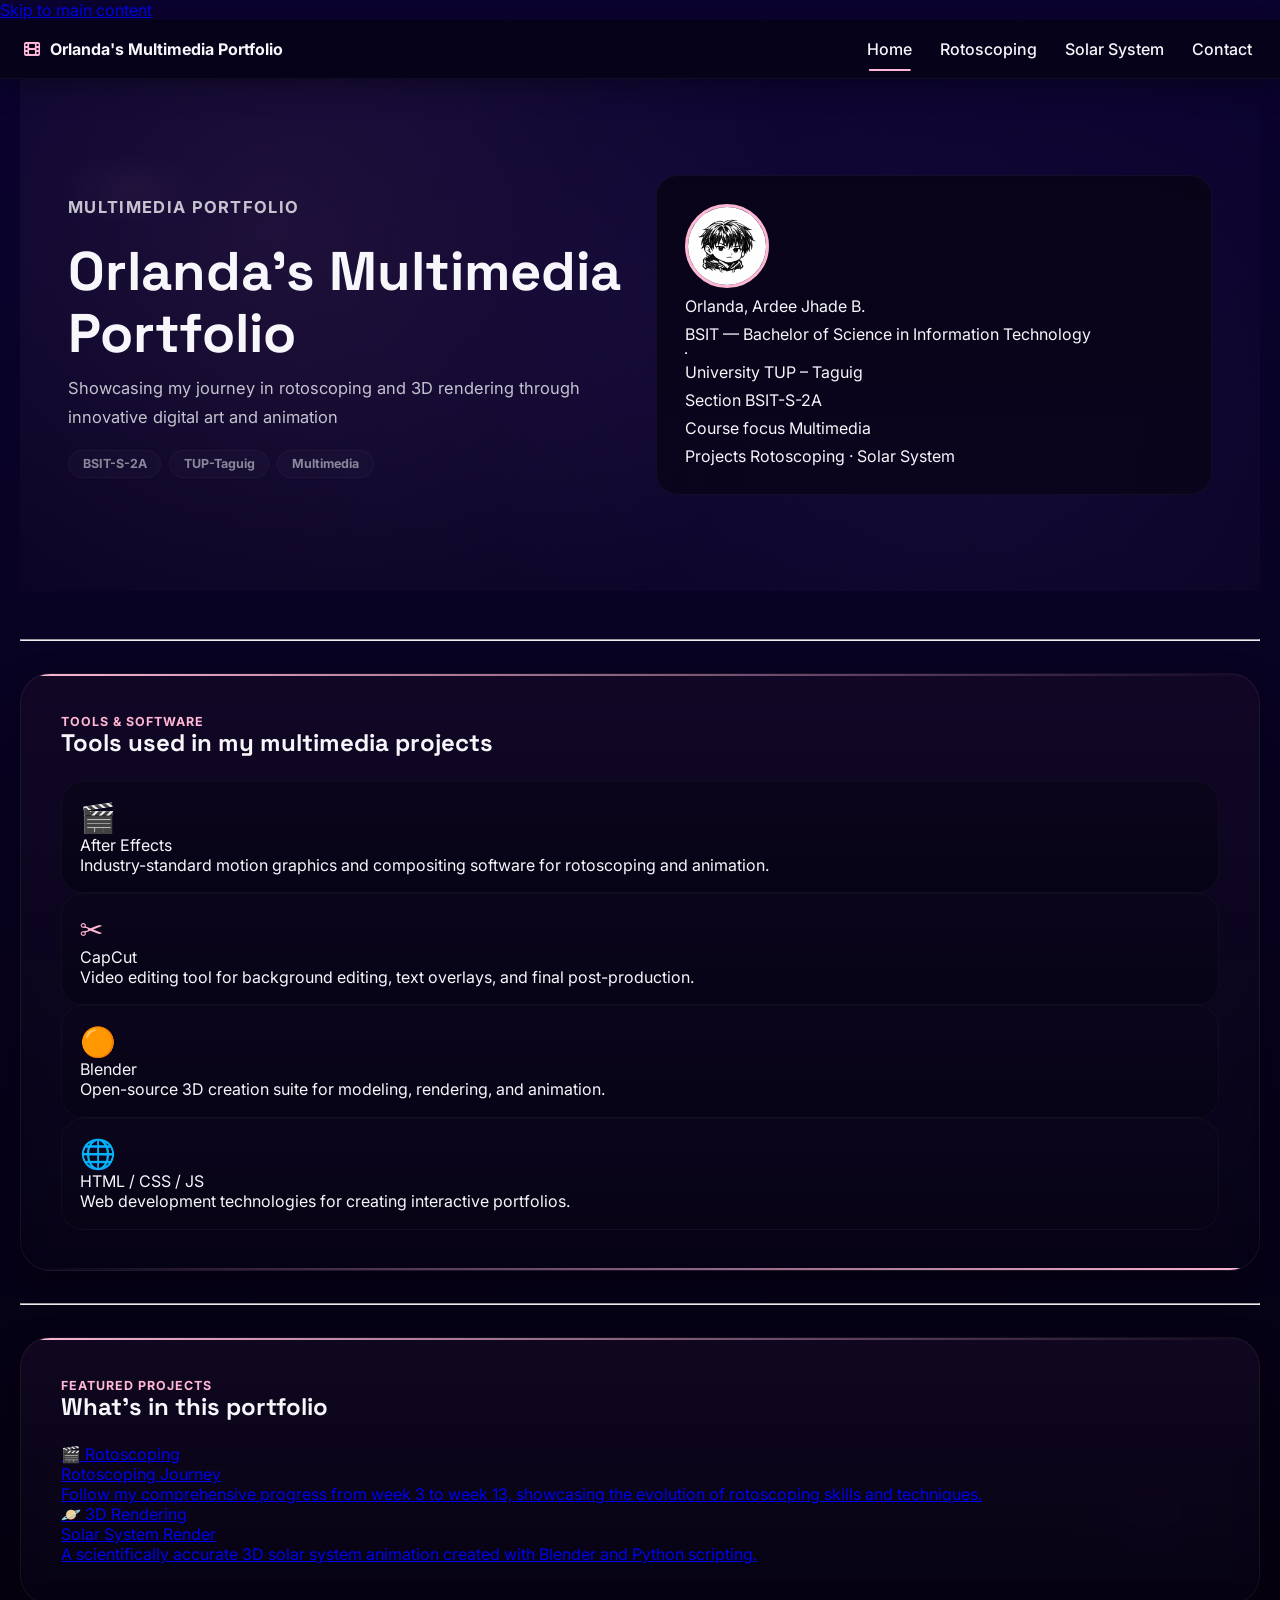
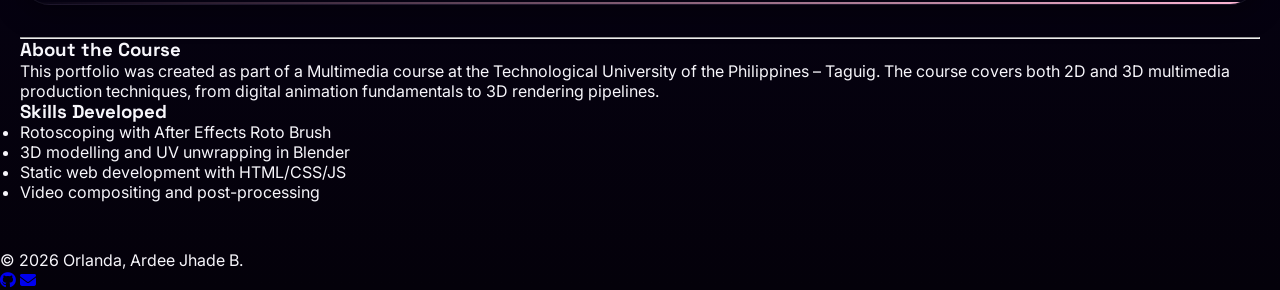
==== commit d4621145: "hell" ====
--- a/index.html
+++ b/index.html
@@ -43,153 +43,162 @@
 
         <!-- Main Content -->
         <main id="main" tabindex="-1">
-            <!-- ── HERO ── -->
-            <section class="about-hero">
-                <div class="about-hero-left reveal">
-                    <p class="eyebrow">Multimedia Portfolio</p>
-                    <h1>Orlanda's Multimedia Portfolio</h1>
-                    <p>
-                        Showcasing my journey in rotoscoping and 3D rendering
-                        through innovative digital art and animation
-                    </p>
-                    <div class="about-pills">
-                        <span class="about-pill">BSIT-S-2A</span>
-                        <span class="about-pill">TUP-Taguig</span>
-                        <span class="about-pill">Multimedia</span>
+            <div class="page-container">
+                <!-- ── HERO ── -->
+                <section class="hero-section">
+                    <div class="hero-content">
+                        <div class="about-hero">
+                            <div class="about-hero-left reveal">
+                                <p class="eyebrow">Multimedia Portfolio</p>
+                                <h1>Orlanda's Multimedia Portfolio</h1>
+                                <p>
+                                    Showcasing my journey in rotoscoping and 3D rendering
+                                    through innovative digital art and animation
+                                </p>
+                                <div class="about-pills">
+                                    <span class="about-pill">BSIT-S-2A</span>
+                                    <span class="about-pill">TUP-Taguig</span>
+                                    <span class="about-pill">Multimedia</span>
+                                </div>
+                            </div>
+                            <!-- Profile card -->
+                            <div class="profile-card reveal">
+                                <img
+                                    class="profile-avatar"
+                                    src="images/adi.png"
+                                    alt="Orlanda, Ardee Jhade B."
+                                />
+                                <p class="profile-name">Orlanda, Ardee Jhade B.</p>
+                                <p class="profile-sub">
+                                    BSIT — Bachelor of Science in Information Technology
+                                </p>
+                                <hr class="profile-divider" />
+                                <div class="profile-row">
+                                    <span class="pr-key">University</span>
+                                    <span class="pr-val">TUP – Taguig</span>
+                                </div>
+                                <div class="profile-row">
+                                    <span class="pr-key">Section</span>
+                                    <span class="pr-val">BSIT-S-2A</span>
+                                </div>
+                                <div class="profile-row">
+                                    <span class="pr-key">Course focus</span>
+                                    <span class="pr-val">Multimedia</span>
+                                </div>
+                                <div class="profile-row">
+                                    <span class="pr-key">Projects</span>
+                                    <span class="pr-val">Rotoscoping · Solar System</span>
+                                </div>
+                            </div>
+                        </div>
                     </div>
-                </div>
-                <!-- Profile card -->
-                <div class="profile-card reveal">
-                    <img
-                        class="profile-avatar"
-                        src="images/adi.png"
-                        alt="Orlanda, Ardee Jhade B."
-                    />
-                    <p class="profile-name">Orlanda, Ardee Jhade B.</p>
-                    <p class="profile-sub">
-                        BSIT — Bachelor of Science in Information Technology
-                    </p>
-                    <hr class="profile-divider" />
-                    <div class="profile-row">
-                        <span class="pr-key">University</span>
-                        <span class="pr-val">TUP – Taguig</span>
-                    </div>
-                    <div class="profile-row">
-                        <span class="pr-key">Section</span>
-                        <span class="pr-val">BSIT-S-2A</span>
-                    </div>
-                    <div class="profile-row">
-                        <span class="pr-key">Course focus</span>
-                        <span class="pr-val">Multimedia</span>
-                    </div>
-                    <div class="profile-row">
-                        <span class="pr-key">Projects</span>
-                        <span class="pr-val">Rotoscoping · Solar System</span>
-                    </div>
-                </div>
-            </section>
-            <!-- ── BODY ── -->
-            <div class="about-body">
-                <hr class="about-divider" />
-                <!-- Tools & Software -->
-                <div>
-                    <div
-                        class="home-section-head reveal"
-                        style="margin-bottom: 1.5rem"
-                    >
-                        <p class="eyebrow">Tools & Software</p>
-                        <h2>Tools used in my multimedia projects</h2>
-                    </div>
-                    <div class="tools-grid">
-                        <div class="tool-card reveal">
-                            <span class="tool-icon">🎬</span>
-                            <p class="tool-name">After Effects</p>
-                            <p class="tool-desc">
-                                Industry-standard motion graphics and
-                                compositing software for rotoscoping and
-                                animation.
-                            </p>
-                        </div>
-                        <div class="tool-card reveal">
-                            <span class="tool-icon">✂️</span>
-                            <p class="tool-name">CapCut</p>
-                            <p class="tool-desc">
-                                Video editing tool for background editing, text
-                                overlays, and final post-production.
-                            </p>
-                        </div>
-                        <div class="tool-card reveal">
-                            <span class="tool-icon">🟠</span>
-                            <p class="tool-name">Blender</p>
-                            <p class="tool-desc">
-                                Open-source 3D creation suite for modeling,
-                                rendering, and animation.
-                            </p>
-                        </div>
-                        <div class="tool-card reveal">
-                            <span class="tool-icon">🌐</span>
-                            <p class="tool-name">HTML / CSS / JS</p>
-                            <p class="tool-desc">
-                                Web development technologies for creating
-                                interactive portfolios.
-                            </p>
-                        </div>
-                    </div>
-                </div>
-                <hr class="about-divider" />
-                <!-- Projects -->
-                <div>
-                    <div
-                        class="home-section-head reveal"
-                        style="margin-bottom: 1.5rem"
-                    >
-                        <p class="eyebrow">Featured Projects</p>
-                        <h2>What's in this portfolio</h2>
-                    </div>
-                    <div class="project-summary-grid">
-                        <a class="ps-card reveal" href="rotoscoping.html">
-                            <span class="ps-icon">🎬</span>
-                            <span class="ps-tag">Rotoscoping</span>
-                            <p class="ps-title">Rotoscoping Journey</p>
-                            <p class="ps-desc">
-                                Follow my comprehensive progress from week 3 to
-                                week 13, showcasing the evolution of rotoscoping
-                                skills and techniques.
-                            </p>
-                        </a>
-                        <a class="ps-card reveal" href="solar-system.html">
-                            <span class="ps-icon">🪐</span>
-                            <span class="ps-tag">3D Rendering</span>
-                            <p class="ps-title">Solar System Render</p>
-                            <p class="ps-desc">
-                                A scientifically accurate 3D solar system
-                                animation created with Blender and Python
-                                scripting.
-                            </p>
-                        </a>
-                    </div>
-                </div>
-                <hr class="about-divider" />
-                <!-- Course context -->
-                <div class="course-box reveal">
-                    <div>
-                        <h3>About the Course</h3>
-                        <p>
-                            This portfolio was created as part of a Multimedia
-                            course at the Technological University of the
-                            Philippines – Taguig. The course covers both 2D and
-                            3D multimedia production techniques, from digital
-                            animation fundamentals to 3D rendering pipelines.
-                        </p>
-                    </div>
-                    <div>
-                        <h3>Skills Developed</h3>
-                        <ul class="course-list">
-                            <li>Rotoscoping with After Effects Roto Brush</li>
-                            <li>3D modelling and UV unwrapping in Blender</li>
-                            <li>Static web development with HTML/CSS/JS</li>
-                            <li>Video compositing and post-processing</li>
-                        </ul>
+                </section>
+
+                <!-- ── BODY ── -->
+                <div class="content-section">
+                    <div class="about-body">
+                        <hr class="about-divider" />
+                        <!-- Tools & Software -->
+                        <div class="section-wrapper">
+                            <div
+                                class="home-section-head reveal"
+                                style="margin-bottom: 1.5rem"
+                            >
+                                <p class="eyebrow">Tools & Software</p>
+                                <h2>Tools used in my multimedia projects</h2>
+                            </div>
+                            <div class="tools-grid">
+                                <div class="tool-card reveal">
+                                    <span class="tool-icon">🎬</span>
+                                    <p class="tool-name">After Effects</p>
+                                    <p class="tool-desc">
+                                        Industry-standard motion graphics and
+                                        compositing software for rotoscoping and
+                                        animation.
+                                    </p>
+                                </div>
+                                <div class="tool-card reveal">
+                                    <span class="tool-icon">✂️</span>
+                                    <p class="tool-name">CapCut</p>
+                                    <p class="tool-desc">
+                                        Video editing tool for background editing, text
+                                        overlays, and final post-production.
+                                    </p>
+                                </div>
+                                <div class="tool-card reveal">
+                                    <span class="tool-icon">🟠</span>
+                                    <p class="tool-name">Blender</p>
+                                    <p class="tool-desc">
+                                        Open-source 3D creation suite for modeling,
+                                        rendering, and animation.
+                                    </p>
+                                </div>
+                                <div class="tool-card reveal">
+                                    <span class="tool-icon">🌐</span>
+                                    <p class="tool-name">HTML / CSS / JS</p>
+                                    <p class="tool-desc">
+                                        Web development technologies for creating
+                                        interactive portfolios.
+                                    </p>
+                                </div>
+                            </div>
+                        </div>
+                        <hr class="about-divider" />
+                        <!-- Projects -->
+                        <div class="section-wrapper">
+                            <div
+                                class="home-section-head reveal"
+                                style="margin-bottom: 1.5rem"
+                            >
+                                <p class="eyebrow">Featured Projects</p>
+                                <h2>What's in this portfolio</h2>
+                            </div>
+                            <div class="project-summary-grid">
+                                <a class="ps-card reveal" href="rotoscoping.html">
+                                    <span class="ps-icon">🎬</span>
+                                    <span class="ps-tag">Rotoscoping</span>
+                                    <p class="ps-title">Rotoscoping Journey</p>
+                                    <p class="ps-desc">
+                                        Follow my comprehensive progress from week 3 to
+                                        week 13, showcasing the evolution of rotoscoping
+                                        skills and techniques.
+                                    </p>
+                                </a>
+                                <a class="ps-card reveal" href="solar-system.html">
+                                    <span class="ps-icon">🪐</span>
+                                    <span class="ps-tag">3D Rendering</span>
+                                    <p class="ps-title">Solar System Render</p>
+                                    <p class="ps-desc">
+                                        A scientifically accurate 3D solar system
+                                        animation created with Blender and Python
+                                        scripting.
+                                    </p>
+                                </a>
+                            </div>
+                        </div>
+                        <hr class="about-divider" />
+                        <!-- Course context -->
+                        <div class="course-box reveal">
+                            <div>
+                                <h3>About the Course</h3>
+                                <p>
+                                    This portfolio was created as part of a Multimedia
+                                    course at the Technological University of the
+                                    Philippines – Taguig. The course covers both 2D and
+                                    3D multimedia production techniques, from digital
+                                    animation fundamentals to 3D rendering pipelines.
+                                </p>
+                            </div>
+                            <div>
+                                <h3>Skills Developed</h3>
+                                <ul class="course-list">
+                                    <li>Rotoscoping with After Effects Roto Brush</li>
+                                    <li>3D modelling and UV unwrapping in Blender</li>
+                                    <li>Static web development with HTML/CSS/JS</li>
+                                    <li>Video compositing and post-processing</li>
+                                </ul>
+                            </div>
+                        </div>
                     </div>
                 </div>
             </div>
--- a/css/style.css
+++ b/css/style.css
@@ -53,6 +53,33 @@
 
     /* Layout tokens */
     --content-max: 1280px;
+    --container-padding: 1.25rem;
+
+    /* Legacy compatibility variables (kept for inline styles and older pages) */
+    /* These map old names used in inline styles to the new design tokens */
+    --panel: var(--card);
+    --panel-strong: var(--card-strong);
+    --line: rgba(
+        255,
+        255,
+        255,
+        0.06
+    ); /* lightweight divider color used previously */
+    --muted: var(--text-muted);
+    --accent-2: var(--accent);
+    --border: 1px solid rgba(255, 255, 255, 0.06);
+    --border-soft: rgba(255, 255, 255, 0.04);
+    --glass-bg: rgba(20, 9, 46, 0.88);
+    --glass-bg-strong: rgba(18, 8, 45, 0.98);
+    --border-glass: rgba(255, 255, 255, 0.12);
+    --neo-shadow-light: rgba(255, 183, 213, 0.12);
+    --neo-shadow-dark: rgba(0, 0, 0, 0.24);
+    --neo-raised: 0 8px 30px rgba(0, 0, 0, 0.3);
+    --neo-inset: inset 0 1px 6px rgba(255, 255, 255, 0.04);
+    --neo-flat: 0 1px 3px rgba(0, 0, 0, 0.16);
+    --midnight-deepest: #05010e;
+    --midnight-deep: #0a041a;
+    --midnight-base: var(--midnight-purple);
 }
 
 /* ---- Global reset & body ---- */
@@ -145,6 +172,91 @@
     text-transform: uppercase;
 }
 
+/* ---- Page Containers & Layout ---- */
+.page-container {
+    max-width: var(--content-max);
+    margin: 0 auto;
+    width: 100%;
+}
+
+.hero-section {
+    position: relative;
+    overflow: hidden;
+}
+
+.hero-section::before {
+    content: '';
+    position: absolute;
+    top: 0;
+    left: 0;
+    right: 0;
+    bottom: 0;
+    background:
+        radial-gradient(circle at 20% 30%, rgba(255, 183, 213, 0.08) 0%, transparent 50%),
+        radial-gradient(circle at 80% 70%, rgba(180, 124, 255, 0.06) 0%, transparent 50%),
+        radial-gradient(circle at 50% 50%, rgba(139, 92, 246, 0.04) 0%, transparent 70%);
+    pointer-events: none;
+    z-index: -1;
+    animation: heroGlow 8s ease-in-out infinite alternate;
+}
+
+@keyframes heroGlow {
+    0% { opacity: 0.6; }
+    100% { opacity: 1; }
+}
+
+.hero-content {
+    padding: 2rem var(--container-padding);
+    position: relative;
+}
+
+.content-section {
+    padding: 0 var(--container-padding);
+}
+
+.section-wrapper {
+    background: linear-gradient(
+        180deg,
+        rgba(24, 12, 40, 0.6),
+        rgba(8, 4, 22, 0.4)
+    );
+    border: 1px solid rgba(255, 255, 255, 0.06);
+    border-radius: var(--radius-xl);
+    padding: 2.5rem;
+    margin: 2rem 0;
+    backdrop-filter: blur(10px);
+    box-shadow: var(--shadow-sm);
+    position: relative;
+    overflow: hidden;
+    transition: var(--transition-smooth);
+}
+
+.section-wrapper:hover {
+    transform: translateY(-2px);
+    box-shadow: var(--shadow-lg);
+    border-color: rgba(255, 183, 213, 0.1);
+}
+
+.section-wrapper::before {
+    content: '';
+    position: absolute;
+    top: 0;
+    left: 0;
+    right: 0;
+    height: 2px;
+    background: linear-gradient(90deg, var(--accent), transparent);
+}
+
+.section-wrapper::after {
+    content: '';
+    position: absolute;
+    bottom: 0;
+    left: 0;
+    right: 0;
+    height: 2px;
+    background: linear-gradient(90deg, transparent, var(--accent));
+}
+
 /* ---- Cards / Glass surfaces ---- */
 .glass-card,
 .glass-card-strong,
@@ -282,21 +394,88 @@
 /* ---- Hero / Landing: half / half layout tweaks ----
    User asked landing page to be "half half".
    The main landing hero uses `.about-hero` (index.html). Keep columns equal on large screens.
+   Also provide a `.hero-glass` variant used by standalone hero sections (large full-width card appearance)
+   and `.glow-ring` defaults for decorative rings used across pages.
+ */
+/* tighter hero: constrain width, reduce padding for large screens, center the block */
+.hero-glass {
+    position: relative;
+    max-width: 1100px;
+    margin: 1.5rem auto 2rem;
+    padding: clamp(1.25rem, 3vw, 2.5rem);
+    border-radius: var(--radius-xl);
+    overflow: hidden;
+    text-align: center;
+    background: linear-gradient(
+        180deg,
+        rgba(24, 12, 40, 0.95),
+        rgba(8, 4, 22, 0.86)
+    );
+    border: 1px solid var(--glass-border);
+    box-shadow: var(--shadow-lg);
+    z-index: 2;
+    box-sizing: border-box;
+}
+
+/* Glow ring defaults — reduced blur/opactiy for less visual bleeding on smaller screens.
+   Individual pages may still position and size `.glow-ring` elements inline; these defaults
+   are tuned to avoid overpowering the hero while keeping the decorative effect.
 */
+.glow-ring {
+    position: absolute;
+    border-radius: 50%;
+    pointer-events: none;
+    display: block;
+    mix-blend-mode: screen;
+    filter: blur(12px);
+    opacity: 0.72;
+    transform: translateZ(0);
+    transition:
+        opacity 0.8s var(--ease-smooth),
+        transform 0.8s var(--ease-smooth);
+}
+.glow-ring.purple {
+    background: radial-gradient(
+        circle at center,
+        rgba(180, 124, 255, 0.14),
+        rgba(180, 124, 255, 0.02)
+    );
+}
+.glow-ring.magenta {
+    background: radial-gradient(
+        circle at center,
+        rgba(255, 183, 213, 0.14),
+        rgba(255, 183, 213, 0.02)
+    );
+}
+
+/* ensure glow rings scale more gracefully on small viewports */
+@media (max-width: 640px) {
+    .glow-ring {
+        filter: blur(10px);
+        opacity: 0.55;
+    }
+    .hero-glass {
+        padding: 1rem;
+        margin: 1rem auto;
+    }
+}
+
+/* about-hero: left text / right profile. Slightly reduced internal padding so hero-glass looks correct when stacked */
 .about-hero {
     max-width: var(--content-max);
-    margin: 2.5rem auto;
-    padding: 2.5rem;
+    margin: 2.25rem auto;
+    padding: 1.75rem;
     display: grid;
     grid-template-columns: 1fr 1fr;
-    gap: 2.5rem;
+    gap: 2rem;
     align-items: center;
 }
 @media (max-width: 900px) {
     .about-hero {
         grid-template-columns: 1fr;
-        padding: 1.5rem;
-        gap: 1.25rem;
+        padding: 1.25rem;
+        gap: 1rem;
     }
 }
 
@@ -383,10 +562,15 @@
 }
 
 /* ---- Content container & sections ---- */
-.container {
+.container,
+main,
+main#main,
+main#maincontent {
     max-width: var(--content-max);
+    width: 100%;
     margin: 0 auto;
     padding: 0 1.25rem;
+    box-sizing: border-box;
 }
 .content-section {
     padding: 3rem 0;
@@ -439,19 +623,63 @@
 }
 
 /* planet-section: shows/hides smoothly */
+/* A stable stage area holds planet panels so switching planets does not reflow page content.
+   Each .planet-section becomes an absolutely-positioned overlay inside .planet-stage on wide
+   viewports. On small screens we fall back to normal document flow to preserve scrolling behavior. */
+.planet-stage {
+    position: relative;
+    width: 100%;
+    max-width: var(--content-max);
+    margin: 0 auto;
+    min-height: 480px; /* height of the stage; adjust as needed for your video/aspect */
+    overflow: hidden;
+    box-sizing: border-box;
+}
+
+/* Panels overlay inside the stage; inactive panels are hidden visually and from pointer events.
+   This prevents the page layout from shifting when a new planet is selected. */
 .planet-section {
+    position: absolute;
+    inset: 0 0 0 0; /* fill the stage */
     opacity: 0;
-    transform: translateY(12px);
+    transform: translateY(6px) scale(0.997);
     transition:
         opacity 0.42s var(--ease-smooth),
         transform 0.42s var(--ease-smooth);
     display: block;
-    max-width: var(--content-max);
-    margin: 1rem auto;
-}
+    pointer-events: none;
+    z-index: 1;
+    padding: 0.6rem 1rem; /* internal spacing inside the panel area */
+    box-sizing: border-box;
+}
+
+/* Active panel sits on top and accepts interactions. */
 .planet-section.active {
     opacity: 1;
-    transform: translateY(0);
+    transform: translateY(0) scale(1);
+    pointer-events: auto;
+    z-index: 2;
+}
+
+/* Responsive fallback: on smaller viewports, panels stack vertically (normal flow).
+   This ensures mobile users can scroll through content and videos behave naturally. */
+@media (max-width: 1024px) {
+    .planet-stage {
+        min-height: auto;
+    }
+    .planet-section {
+        position: relative;
+        inset: auto;
+        transform: none;
+        opacity: 1;
+        pointer-events: auto;
+        z-index: 1;
+        transition: none;
+        padding: 1rem 0;
+    }
+    .planet-section + .planet-section {
+        margin-top: 1.25rem;
+    }
 }
 
 /* grid: left description, right facts
@@ -771,11 +999,27 @@
     );
     border: 1px solid rgba(255, 255, 255, 0.03);
     transition: var(--transition-smooth);
+    position: relative;
+    overflow: hidden;
+}
+.tool-card::before {
+    content: '';
+    position: absolute;
+    top: 0;
+    left: 0;
+    right: 0;
+    bottom: 0;
+    background: linear-gradient(135deg, rgba(255, 183, 213, 0.02), transparent);
+    opacity: 0;
+    transition: opacity 0.3s ease;
 }
 .tool-card:hover {
     transform: translateY(-6px);
     box-shadow: var(--shadow-lg);
     border-color: rgba(255, 183, 213, 0.06);
+}
+.tool-card:hover::before {
+    opacity: 1;
 }
 .tool-icon {
     font-size: 1.8rem;
@@ -841,7 +1085,8 @@
     content: "";
     position: fixed;
     inset: 0;
-    z-index: 0;
+    /* place star layer behind page content */
+    z-index: -1;
     pointer-events: none;
     /* layered radial gradients create a soft distant starfield */
     background-image:
@@ -905,7 +1150,8 @@
     content: "";
     position: fixed;
     inset: 0;
-    z-index: 0;
+    /* place secondary layer behind content as well */
+    z-index: -1;
     pointer-events: none;
     background-image: radial-gradient(
         transparent 30%,
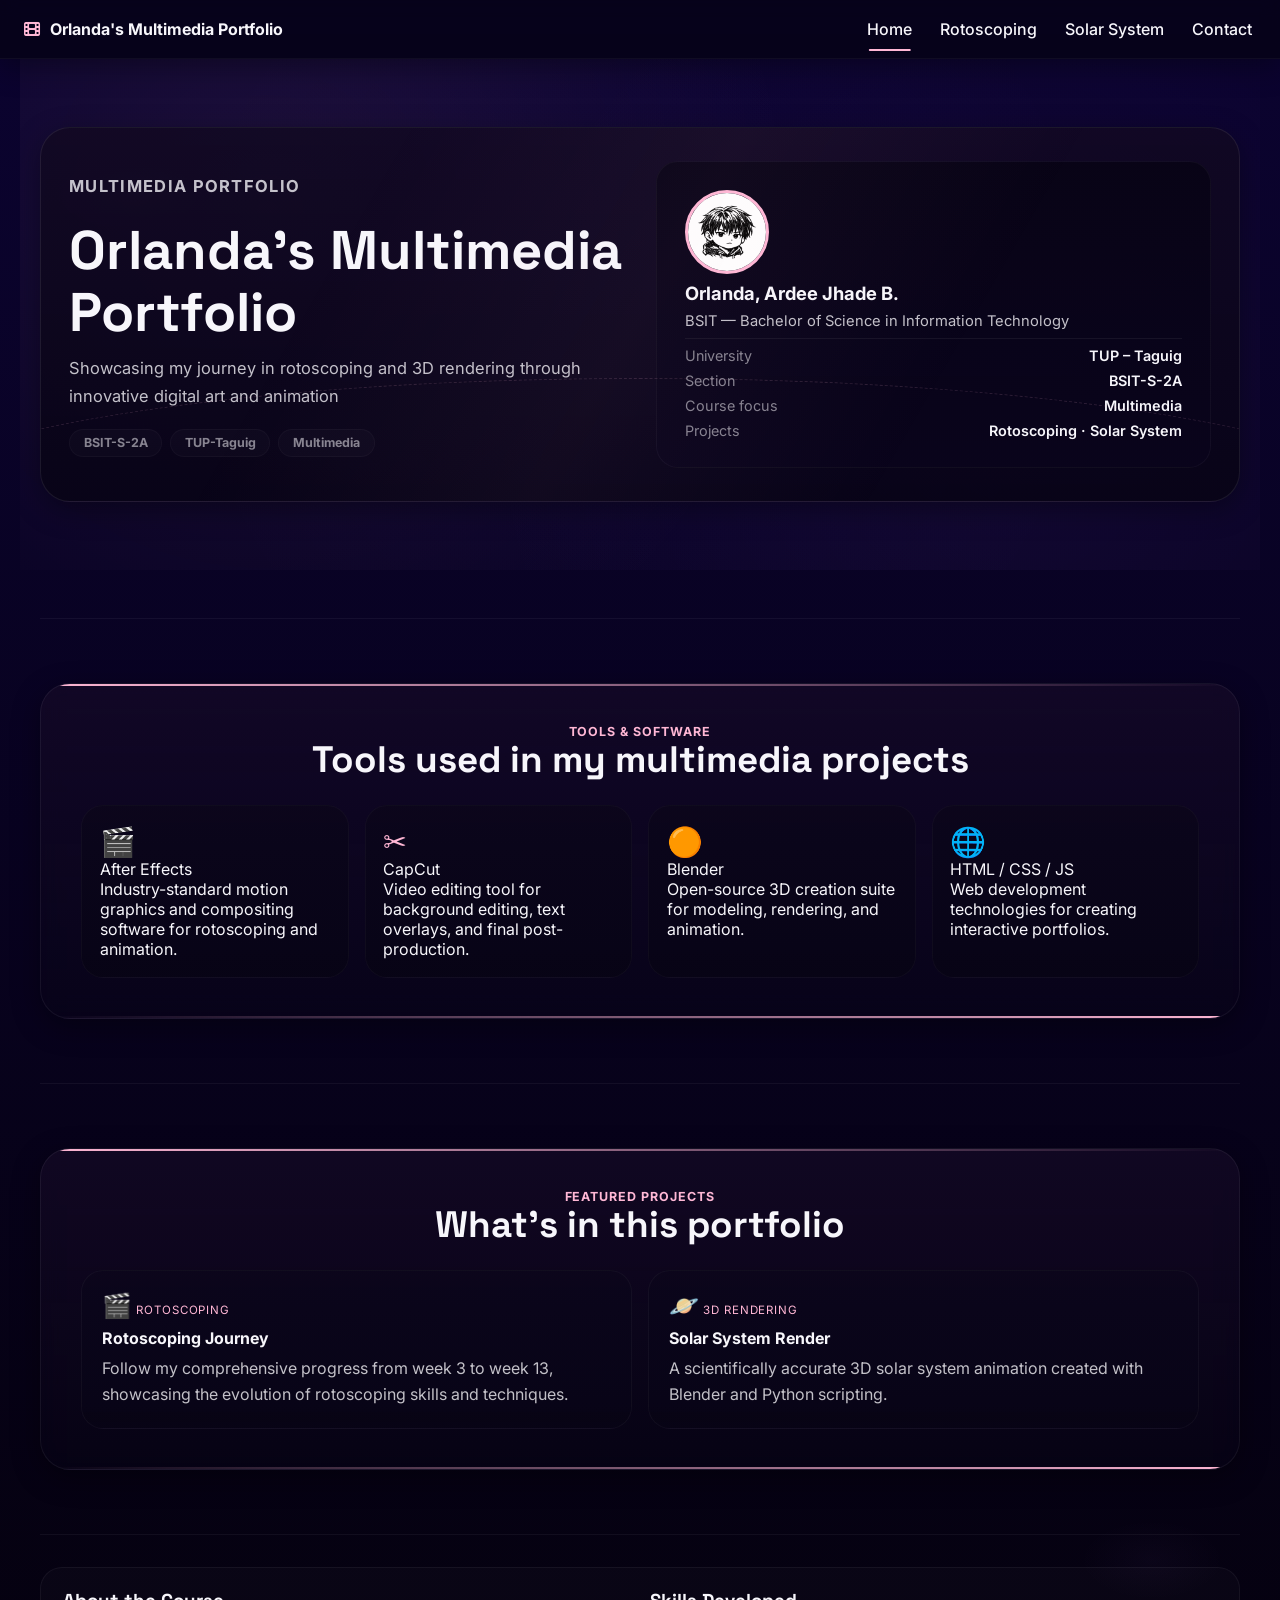
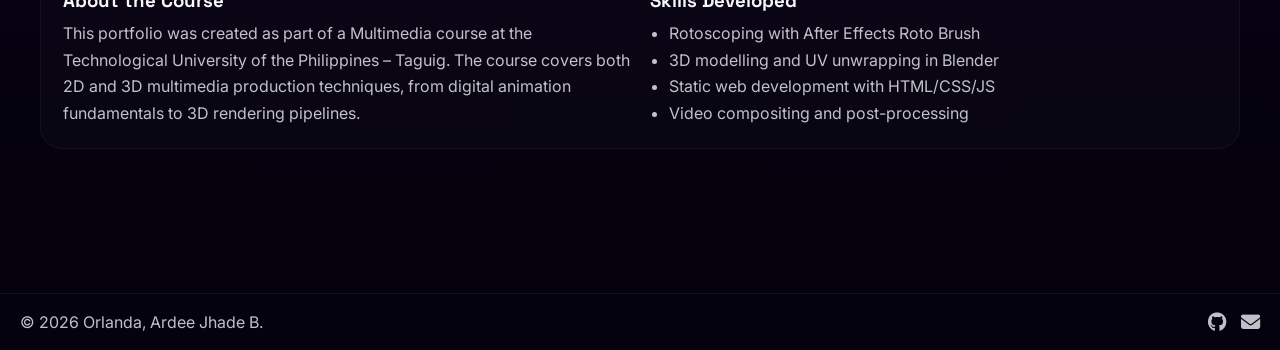
==== commit 4b02b528: "ui changes" ====
--- a/index.html
+++ b/index.html
@@ -15,7 +15,7 @@
             href="https://cdnjs.cloudflare.com/ajax/libs/font-awesome/6.4.0/css/all.min.css"
         />
     </head>
-    <body>
+    <body class="home-page">
         <a class="skip-link" href="#main">Skip to main content</a>
 
         <!-- Navbar -->
@@ -47,7 +47,7 @@
                 <!-- ── HERO ── -->
                 <section class="hero-section">
                     <div class="hero-content">
-                        <div class="about-hero">
+                        <div class="about-hero home-hero-panel solar-block">
                             <div class="about-hero-left reveal">
                                 <p class="eyebrow">Multimedia Portfolio</p>
                                 <h1>Orlanda's Multimedia Portfolio</h1>
@@ -90,6 +90,7 @@
                                     <span class="pr-val">Rotoscoping · Solar System</span>
                                 </div>
                             </div>
+                            <div class="solar-orbit-line" aria-hidden="true"></div>
                         </div>
                     </div>
                 </section>
--- a/css/style.css
+++ b/css/style.css
@@ -1262,4 +1262,461 @@
     z-index: 150; /* above ::before/::after star layers */
 }
 
+/* Shared utility/layout classes used across pages */
+.hidden {
+    display: none !important;
+}
+.text-center {
+    text-align: center;
+}
+.flex {
+    display: flex;
+}
+.justify-center {
+    justify-content: center;
+}
+.items-center {
+    align-items: center;
+}
+.gap-1 {
+    gap: 0.35rem;
+}
+.gap-2 {
+    gap: 0.75rem;
+}
+.mb-1 {
+    margin-bottom: 0.5rem;
+}
+.mb-2 {
+    margin-bottom: 1rem;
+}
+.grid-3 {
+    display: grid;
+    grid-template-columns: repeat(3, minmax(0, 1fr));
+    gap: 1rem;
+}
+@media (max-width: 980px) {
+    .grid-3 {
+        grid-template-columns: repeat(2, minmax(0, 1fr));
+    }
+}
+@media (max-width: 680px) {
+    .grid-3 {
+        grid-template-columns: 1fr;
+    }
+}
+
+/* Accessible skip-link */
+.skip-link {
+    position: absolute;
+    left: -9999px;
+    top: auto;
+    width: 1px;
+    height: 1px;
+    overflow: hidden;
+}
+.skip-link:focus {
+    left: 1rem;
+    top: 1rem;
+    width: auto;
+    height: auto;
+    overflow: visible;
+    z-index: 999;
+    background: var(--accent);
+    color: var(--midnight-ink);
+    padding: 0.45rem 0.75rem;
+    border-radius: 8px;
+}
+
+/* Shared cards/buttons/footer used by multiple pages */
+.back-link {
+    display: inline-flex;
+    align-items: center;
+    gap: 0.5rem;
+    margin-bottom: 1.25rem;
+    color: var(--text-secondary);
+    text-decoration: none;
+    font-weight: 600;
+    transition: var(--transition-smooth);
+}
+.back-link:hover {
+    color: var(--accent);
+    transform: translateX(-2px);
+}
+.overview-glass,
+.cta-glass {
+    padding: 1.75rem;
+}
+.overview-stat {
+    padding: 1rem;
+    border-radius: var(--radius-md);
+    background: rgba(255, 255, 255, 0.02);
+    border: 1px solid rgba(255, 255, 255, 0.05);
+}
+.overview-stat h3 {
+    color: var(--accent);
+    font-size: 0.82rem;
+    text-transform: uppercase;
+    letter-spacing: 0.08em;
+    margin-bottom: 0.35rem;
+}
+.overview-stat p {
+    color: var(--text-primary);
+    font-weight: 600;
+}
+.btn-group {
+    display: flex;
+    gap: 0.8rem;
+    justify-content: center;
+    flex-wrap: wrap;
+    margin-top: 1.25rem;
+}
+.planet-age-card {
+    padding: 1rem;
+    border-radius: var(--radius-md);
+    background: linear-gradient(
+        180deg,
+        rgba(255, 255, 255, 0.03),
+        rgba(255, 255, 255, 0.01)
+    );
+    border: 1px solid rgba(255, 255, 255, 0.05);
+    box-shadow: var(--shadow-xs);
+}
+.planet-nav-icon {
+    font-size: 1.05rem;
+    line-height: 1;
+}
+.planet-nav-label {
+    font-size: 0.84rem;
+    font-weight: 700;
+}
+.footer-glass {
+    margin-top: 3rem;
+    border-top: 1px solid rgba(255, 255, 255, 0.06);
+    background: rgba(6, 3, 18, 0.88);
+    backdrop-filter: blur(8px);
+}
+.footer-inner {
+    max-width: var(--content-max);
+    margin: 0 auto;
+    padding: 1rem 1.25rem;
+    display: flex;
+    justify-content: space-between;
+    align-items: center;
+    gap: 1rem;
+    flex-wrap: wrap;
+}
+.footer-inner p {
+    color: var(--text-secondary);
+}
+.footer-socials {
+    display: flex;
+    gap: 0.9rem;
+}
+.footer-socials a {
+    color: var(--text-secondary);
+    font-size: 1.2rem;
+    transition: var(--transition-smooth);
+}
+.footer-socials a:hover {
+    color: var(--accent);
+    transform: translateY(-2px);
+}
+
+/* Solar-system specific futuristic enhancement */
+body.solar-page .hero-glass {
+    border: 1px solid rgba(255, 183, 213, 0.16);
+    box-shadow:
+        0 24px 64px rgba(0, 0, 0, 0.45),
+        0 0 0 1px rgba(255, 183, 213, 0.06) inset;
+}
+body.solar-page .hero-glass h1 {
+    letter-spacing: 0.02em;
+    text-transform: uppercase;
+}
+.solar-block {
+    position: relative;
+    overflow: hidden;
+}
+.solar-block::after {
+    content: "";
+    position: absolute;
+    inset: 0;
+    pointer-events: none;
+    background: linear-gradient(
+        120deg,
+        transparent 25%,
+        rgba(255, 183, 213, 0.04) 50%,
+        transparent 75%
+    );
+}
+.solar-orbit-line {
+    position: absolute;
+    inset: auto -15% -42% -15%;
+    border: 1px dashed rgba(255, 183, 213, 0.15);
+    border-radius: 50%;
+    height: 280px;
+    pointer-events: none;
+    animation: orbitDrift 18s linear infinite;
+}
+@keyframes orbitDrift {
+    from {
+        transform: rotate(0deg);
+    }
+    to {
+        transform: rotate(360deg);
+    }
+}
+@media (max-width: 900px) {
+    .footer-inner {
+        justify-content: center;
+        text-align: center;
+    }
+}
+
+/* Home + Rotoscoping shared sections */
+.home-hero-panel {
+    background: linear-gradient(
+        180deg,
+        rgba(18, 9, 34, 0.86),
+        rgba(8, 4, 22, 0.9)
+    );
+    border: 1px solid rgba(255, 255, 255, 0.08);
+    border-radius: var(--radius-xl);
+    box-shadow: var(--shadow-sm);
+}
+.about-body {
+    padding: 0 1.25rem 3rem;
+    max-width: var(--content-max);
+    margin: 0 auto;
+    display: flex;
+    flex-direction: column;
+    gap: 2rem;
+}
+.about-divider {
+    border: none;
+    border-top: 1px solid rgba(255, 255, 255, 0.05);
+}
+.profile-name {
+    margin: 0;
+    font-size: 1.15rem;
+    font-weight: 700;
+}
+.profile-sub {
+    margin: 0;
+    color: var(--text-secondary);
+    font-size: 0.92rem;
+}
+.profile-divider {
+    border: none;
+    border-top: 1px solid rgba(255, 255, 255, 0.06);
+    width: 100%;
+}
+.profile-row {
+    display: flex;
+    justify-content: space-between;
+    gap: 0.75rem;
+    font-size: 0.9rem;
+    width: 100%;
+}
+.pr-key {
+    color: var(--text-muted);
+}
+.pr-val {
+    color: var(--text-primary);
+    font-weight: 600;
+    text-align: right;
+}
+.home-section-head {
+    text-align: center;
+    margin-bottom: 1.5rem;
+}
+.home-section-head h2 {
+    font-size: clamp(1.6rem, 3.8vw, 2.3rem);
+}
+.tools-grid {
+    display: grid;
+    grid-template-columns: repeat(4, minmax(0, 1fr));
+    gap: 1rem;
+}
+.project-summary-grid {
+    display: grid;
+    grid-template-columns: repeat(2, minmax(0, 1fr));
+    gap: 1rem;
+}
+.ps-card {
+    display: block;
+    text-decoration: none;
+    padding: 1.25rem;
+    border-radius: var(--radius-lg);
+    background: linear-gradient(
+        180deg,
+        rgba(12, 6, 28, 0.9),
+        rgba(8, 4, 22, 0.92)
+    );
+    border: 1px solid rgba(255, 255, 255, 0.04);
+    transition: var(--transition-smooth);
+}
+.ps-card:hover {
+    transform: translateY(-5px);
+    box-shadow: var(--shadow-sm);
+    border-color: rgba(255, 183, 213, 0.1);
+}
+.ps-icon {
+    font-size: 1.5rem;
+    margin-bottom: 0.5rem;
+    display: inline-block;
+}
+.ps-tag {
+    display: inline-block;
+    font-size: 0.72rem;
+    text-transform: uppercase;
+    letter-spacing: 0.08em;
+    color: var(--accent);
+    margin-bottom: 0.5rem;
+}
+.ps-title {
+    color: var(--text-primary);
+    font-weight: 700;
+    margin-bottom: 0.45rem;
+}
+.ps-desc {
+    color: var(--text-secondary);
+    line-height: 1.65;
+}
+.course-box {
+    display: grid;
+    grid-template-columns: 1fr 1fr;
+    gap: 1.2rem;
+    padding: 1.4rem;
+    border-radius: var(--radius-lg);
+    background: rgba(255, 255, 255, 0.02);
+    border: 1px solid rgba(255, 255, 255, 0.05);
+}
+.course-box h3 {
+    margin-bottom: 0.55rem;
+}
+.course-box p,
+.course-list {
+    color: var(--text-secondary);
+    line-height: 1.65;
+}
+.course-list {
+    padding-left: 1.2rem;
+}
+
+/* Rotoscoping page blocks */
+.roto-hero-title {
+    text-transform: uppercase;
+    letter-spacing: 0.03em;
+}
+.step-card {
+    background: linear-gradient(
+        180deg,
+        rgba(12, 6, 28, 0.9),
+        rgba(8, 4, 22, 0.92)
+    );
+    border: 1px solid rgba(255, 255, 255, 0.04);
+    border-radius: var(--radius-lg);
+    padding: 1.2rem;
+    transition: var(--transition-smooth);
+}
+.step-card:hover,
+.weekly-card:hover {
+    transform: translateY(-4px);
+    box-shadow: var(--shadow-sm);
+}
+.step-number,
+.week-badge {
+    display: inline-grid;
+    place-items: center;
+    width: 2rem;
+    height: 2rem;
+    border-radius: 50%;
+    background: var(--accent);
+    color: var(--midnight-ink);
+    font-weight: 700;
+}
+.process-image {
+    width: 100%;
+    border-radius: var(--radius-sm);
+}
+.stagger-children > * {
+    opacity: 0;
+    transform: translateY(16px);
+    animation: fadeUp 0.6s var(--ease-smooth) forwards;
+}
+.stagger-children > *:nth-child(2n) {
+    animation-delay: 0.08s;
+}
+.stagger-children > *:nth-child(3n) {
+    animation-delay: 0.16s;
+}
+.weekly-card {
+    background: linear-gradient(
+        180deg,
+        rgba(12, 6, 28, 0.9),
+        rgba(8, 4, 22, 0.92)
+    );
+    border: 1px solid rgba(255, 255, 255, 0.04);
+    border-radius: var(--radius-lg);
+    overflow: hidden;
+    transition: var(--transition-smooth);
+}
+.video-wrapper {
+    position: relative;
+    width: 100%;
+    padding-bottom: 56.25%;
+    overflow: hidden;
+}
+.video-wrapper iframe {
+    position: absolute;
+    inset: 0;
+    width: 100%;
+    height: 100%;
+    border: none;
+}
+.card-body {
+    padding: 1rem;
+}
+.video-showcase {
+    background: linear-gradient(
+        180deg,
+        rgba(12, 6, 28, 0.9),
+        rgba(8, 4, 22, 0.92)
+    );
+    border: 1px solid rgba(255, 255, 255, 0.04);
+    border-radius: var(--radius-lg);
+    overflow: hidden;
+}
+.text-muted {
+    color: var(--text-muted);
+}
+.text-pink {
+    color: var(--accent);
+}
+.reveal {
+    opacity: 0;
+    transform: translateY(16px);
+    animation: fadeUp 0.7s var(--ease-smooth) forwards;
+}
+
+@media (max-width: 980px) {
+    .tools-grid {
+        grid-template-columns: repeat(2, minmax(0, 1fr));
+    }
+    .project-summary-grid,
+    .course-box {
+        grid-template-columns: 1fr;
+    }
+}
+@media (max-width: 640px) {
+    .about-body {
+        padding: 0 1rem 2.25rem;
+    }
+    .tools-grid {
+        grid-template-columns: 1fr;
+    }
+}
+
 /* End of file - Futuristic / Space themed stylesheet (midnight purple + sakura pink) */
